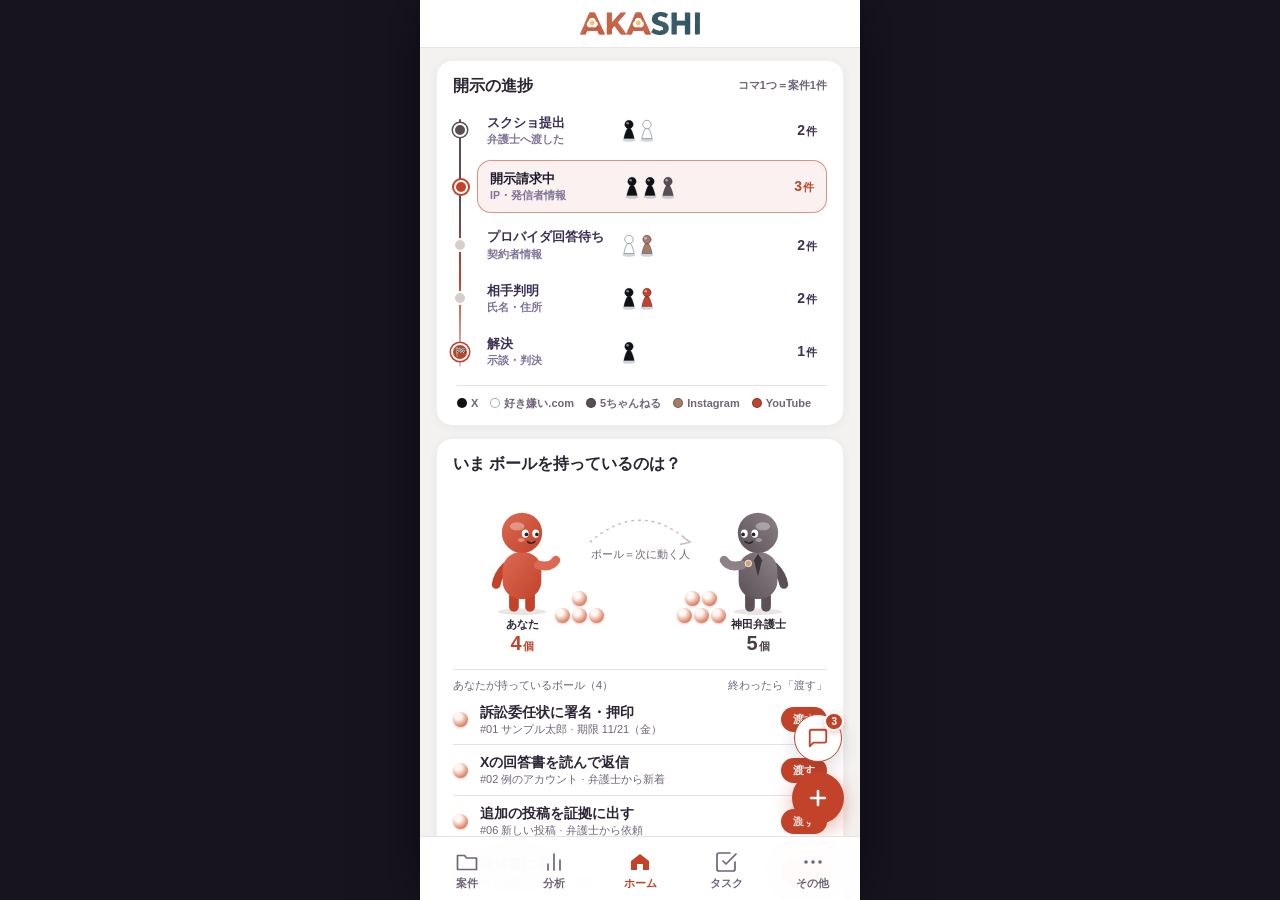
==== app.html @ 1d93fc94 "Unify lawyer chat and replace post-detail chat tab with AI-linked jump cards" ====
<!doctype html>
<html lang="ja">
<head>
<meta charset="utf-8">
<meta name="viewport" content="width=device-width, initial-scale=1, maximum-scale=1, user-scalable=no, viewport-fit=cover">
<meta name="apple-mobile-web-app-capable" content="yes">
<meta name="apple-mobile-web-app-status-bar-style" content="default">
<meta name="apple-mobile-web-app-title" content="開示請求管理">
<meta name="theme-color" content="#FFFFFF">
<title>開示請求 進捗管理アプリ</title>
<link rel="icon" type="image/svg+xml" href="favicon.svg?v=2">
<link rel="apple-touch-icon" sizes="180x180" href="apple-touch-icon.png?v=2">
<link rel="stylesheet" href="css/app.css?v=20261125u">
<script src="https://cdn.jsdelivr.net/npm/@supabase/supabase-js@2"></script>
</head>
<body>

<div id="app-container">

  <!-- 右下に常時フロート表示される丸型アイコンボタン（連絡 ＆ ＋追加） -->
  <div id="top-bubbles" class="sr-top-bubbles">
    <button type="button" class="sr-bubble-pill" onclick="openChatFromBubble()" title="弁護士へ連絡" aria-label="連絡">
      <svg viewBox="0 0 24 24" fill="none" stroke="currentColor" stroke-width="2" stroke-linecap="round" stroke-linejoin="round"><path d="M21 15a2 2 0 0 1-2 2H7l-4 4V5a2 2 0 0 1 2-2h14a2 2 0 0 1 2 2z"/></svg>
      <span class="sr-cnt-dot">3</span>
    </button>
    <button type="button" class="sr-bubble-pill primary" onclick="openQuickModal()" title="クイック追加" aria-label="追加">
      <svg viewBox="0 0 24 24" fill="none" stroke="currentColor" stroke-width="2.6" stroke-linecap="round"><path d="M12 5v14M5 12h14"/></svg>
    </button>
  </div>

  <!-- メイン画面スタック -->
  <div class="main-view-stack">

    <!-- 1. 案件一覧ビュー（白一体型ヘッダー＋下線タブバー＋アイコンボタン） -->
    <div id="view-cases" class="view-page sr-view">
      <div class="detail-sticky-header">
        <div class="subpage-nav-bar">
          <!-- 左：期間指定（カレンダーアイコン） -->
          <div class="hdr-icon-group">
            <button type="button" class="hdr-icon-btn" id="c33-per" title="期間指定" aria-label="期間指定">
              <svg viewBox="0 0 24 24"><rect x="3" y="4" width="18" height="18" rx="2" ry="2"/><line x1="16" y1="2" x2="16" y2="6"/><line x1="8" y1="2" x2="8" y2="6"/><line x1="3" y1="10" x2="21" y2="10"/></svg>
            </button>
          </div>
          <!-- 中央：タイトル -->
          <span class="subpage-title">案件一覧</span>
          <!-- 右：表示情報（スライダーアイコン） ＆ 並べ替え（上下矢印アイコン） -->
          <div class="hdr-icon-group">
            <button type="button" class="hdr-icon-btn" id="c33-vb" title="表示情報" aria-label="表示情報">
              <svg viewBox="0 0 24 24"><line x1="4" y1="6" x2="20" y2="6"/><circle cx="9" cy="6" r="2" fill="#FFFFFF"/><line x1="4" y1="12" x2="20" y2="12"/><circle cx="15" cy="12" r="2" fill="#FFFFFF"/><line x1="4" y1="18" x2="20" y2="18"/><circle cx="10" cy="18" r="2" fill="#FFFFFF"/></svg>
            </button>
            <button type="button" class="hdr-icon-btn" id="c33-sb" title="並べ替え" aria-label="並べ替え">
              <svg viewBox="0 0 24 24"><path d="M7 15l-3 3-3-3"/><path d="M4 18V6"/><path d="M17 9l3-3 3 3"/><path d="M20 6v12"/></svg>
            </button>
            <div class="c33-menu" id="c33-vm" style="top:38px; right:36px;"></div>
            <div class="c33-menu" id="c33-sm" style="top:38px; right:0;"></div>
          </div>
        </div>
        <!-- 2段目：媒体別 / 進捗別 / プロバイダ別 / 月別 / 発信者別 下線タブバー -->
        <div class="c33-tabs-bar" id="c33-chips"></div>
      </div>

      <div class="sr-body">
        <div class="c33-prow" id="c33-prow" style="padding-bottom:10px;">期間<input type="date" id="c33-from"><span>〜</span><input type="date" id="c33-to"></div>
        <div class="c33-search">
          <svg width="17" height="17" viewBox="0 0 16 16" fill="none" stroke="#6F879A" stroke-width="1.7"><circle cx="7" cy="7" r="5.2"/><path d="M11 11l4 4"/></svg>
          <input id="c33-q" placeholder="名前・ID・No.で検索">
        </div>
        <div id="c33-list"></div>
      </div>
    </div>

    <!-- 2. 分析・効果測定ビュー（添付2枚目） -->
    <div id="view-analytics" class="view-page sr-view">
      <div class="main-page-header"><h1>分析・効果測定</h1></div>
      <div class="sr-body">

        <!-- 手続きの成果カード -->
        <div class="sr-card">
          <div class="sr-hd">
            <b>手続きの成果</b>
            <div class="sr-seg" data-analytics-seg="analytics">
              <span data-d="7">7日</span>
              <span data-d="30" class="on">30日</span>
              <span data-d="90">90日</span>
            </div>
          </div>
          <div class="sr-kpis" id="an-kpis"></div>
          <div class="sr-chart" id="an-chart">
            <svg id="an-svg"></svg>
            <div class="sr-tip" id="an-tip"></div>
          </div>
          <div class="sr-legend" id="an-legend"></div>
          <div class="sr-rev" id="an-rev"></div>
          <div class="sr-note">
            着手率＝スクショを出した投稿のうち、弁護士が開示の準備に入った割合<br>
            開示成功率＝開示請求の結果が出たうち、相手の情報が開示された割合<br>
            回収率＝相手が判明したうち、示談金・賠償金を受け取れた割合<br>
            （いずれも その日までの累計）
          </div>
        </div>

        <!-- 別の投稿で再挑戦できるかもカード -->
        <div class="sr-card retry">
          <div class="sr-hd">
            <b>別の投稿で再挑戦できるかも</b>
            <span class="sr-badge" style="background:#5A4E52">2</span>
          </div>
          <div class="sr-rl">開示が却下された案件でも、同じ相手の<b>別の投稿</b>なら開示が通ることがあります。</div>
          <div class="sr-row-item" onclick="handleTabClick('cases')">
            <span class="sr-why court">裁判所</span>
            <div class="sr-tx">
              <b>#12 とおりすがりC</b>
              <small>却下理由：権利侵害が明らかとはいえない</small>
              <small class="sr-alt">同じアカウントの別の投稿 <em>3件</em> を保存済み</small>
            </div>
            <span class="sr-chev">›</span>
          </div>
          <div class="sr-row-item" onclick="handleTabClick('cases')">
            <span class="sr-why pv">プロバイダ</span>
            <div class="sr-tx">
              <b>#08 匿名レス512</b>
              <small>却下理由：通信記録の保存期間切れ</small>
              <small class="sr-alt">同じ人の新しい投稿 <em>2件</em>（記録が残っている期間内）</small>
            </div>
            <span class="sr-chev">›</span>
          </div>
          <div class="sr-rbtn soft" onclick="handleTabClick('cases')">別の投稿を選んで再挑戦する ›</div>
        </div>
      </div>
    </div>

    <!-- 3. ホームビュー（添付1枚目・初期表示） -->
    <div id="view-home" class="view-page sr-view active">
      <div class="main-page-header"><img src="akashi-logo.png" alt="AKASHI" class="home-brand-logo"></div>
      <div class="sr-body">
        <!-- 開示の進捗（マイルストーン・最上部に配置） -->
        <div class="sr-card">
          <div class="sr-hd">
            <b>開示の進捗</b>
            <span class="sr-hd-sub">コマ1つ＝案件1件</span>
          </div>
          <div class="sr-ms" id="home-ms"></div>
        </div>

        <!-- いま ボールを持っているのは？ -->
        <div class="sr-card" id="home-ballcard">
          <div class="sr-hd"><b>いま ボールを持っているのは？</b></div>
          <div class="sr-court" id="home-court">
            <div class="sr-side me" data-s="me">
              <svg class="sr-fig" viewBox="0 0 100 134"></svg>
              <div class="sr-pile"></div>
              <div class="sr-who">あなた</div>
              <div class="sr-cnt"><span>0</span><small>個</small></div>
            </div>
            <div class="sr-arc">
              <svg viewBox="0 0 120 44"><path d="M8 40 Q60 -6 112 40" fill="none" stroke="#C9BCC4" stroke-width="1.5" stroke-dasharray="3 4"/><path d="M104 34 L112 40 L102 42" fill="none" stroke="#C9BCC4" stroke-width="1.5" stroke-linecap="round" stroke-linejoin="round"/></svg>
              ボール＝次に動く人
            </div>
            <div class="sr-side law" data-s="law">
              <svg class="sr-fig" viewBox="0 0 100 134"></svg>
              <div class="sr-pile"></div>
              <div class="sr-who">神田弁護士</div>
              <div class="sr-cnt"><span>0</span><small>個</small></div>
            </div>
          </div>
          <div class="sr-bl" id="home-blist"></div>
        </div>

        <!-- ひよこ階段 ＆ 収支 -->
        <div class="sr-card">
          <div class="sr-bars" id="home-bars"></div>
          <div class="sr-labels">
            <span>準備中</span><span>開示中</span><span>相手判明</span><span style="color:var(--sr-tint)">解決</span>
          </div>
          <div class="sr-money">
            <div>
              <div class="l">いまの収支</div>
              <div class="v">+10.4<small>万円</small></div>
              <div class="s">入金40万 − 支払29.6万</div>
            </div>
            <div>
              <div class="l">終わったときの見込み</div>
              <div class="v">+33.7<small>万円</small></div>
              <div class="s">これから入金30万 − 支払6.3万</div>
            </div>
          </div>
        </div>

        <!-- 手続きの成果 ＆ ふりかえり（ホーム内） -->
        <div class="sr-card">
          <div class="sr-hd">
            <b>手続きの成果</b>
            <div class="sr-seg" data-analytics-seg="home">
              <span data-d="7">7日</span>
              <span data-d="30" class="on">30日</span>
              <span data-d="90">90日</span>
            </div>
          </div>
          <div class="sr-kpis" id="hm-kpis"></div>
          <div class="sr-chart" id="hm-chart">
            <svg id="hm-svg"></svg>
            <div class="sr-tip" id="hm-tip"></div>
          </div>
          <div class="sr-legend" id="hm-legend"></div>
          <div class="sr-rev" id="hm-rev"></div>
          <div class="sr-note">
            着手率＝スクショを出した投稿のうち、弁護士が開示の準備に入った割合<br>
            開示成功率＝開示請求の結果が出たうち、相手の情報が開示された割合<br>
            回収率＝相手が判明したうち、示談金・賠償金を受け取れた割合<br>
            （いずれも その日までの累計）
          </div>
        </div>

        <!-- あなたのタスク（ホーム内） -->
        <div class="sr-card">
          <div class="sr-hd">
            <b>あなたのタスク</b>
            <span class="sr-badge" id="home-tbadge">0</span>
          </div>
          <div id="home-tasks"></div>
        </div>

        <!-- 別の投稿で再挑戦できるかも（ホーム内） -->
        <div class="sr-card retry">
          <div class="sr-hd">
            <b>別の投稿で再挑戦できるかも</b>
            <span class="sr-badge" style="background:#5A4E52">2</span>
          </div>
          <div class="sr-rl">開示が却下された案件でも、同じ相手の<b>別の投稿</b>なら開示が通ることがあります。</div>
          <div class="sr-row-item" onclick="handleTabClick('cases')">
            <span class="sr-why court">裁判所</span>
            <div class="sr-tx">
              <b>#12 とおりすがりC</b>
              <small>却下理由：権利侵害が明らかとはいえない</small>
              <small class="sr-alt">同じアカウントの別の投稿 <em>3件</em> を保存済み</small>
            </div>
            <span class="sr-chev">›</span>
          </div>
          <div class="sr-row-item" onclick="handleTabClick('cases')">
            <span class="sr-why pv">プロバイダ</span>
            <div class="sr-tx">
              <b>#08 匿名レス512</b>
              <small>却下理由：通信記録の保存期間切れ</small>
              <small class="sr-alt">同じ人の新しい投稿 <em>2件</em>（記録が残っている期間内）</small>
            </div>
            <span class="sr-chev">›</span>
          </div>
          <div class="sr-rbtn" onclick="handleTabClick('cases')">別の投稿を選んで再挑戦する ›</div>
        </div>

        <!-- 今後の予定 -->
        <div class="sr-card">
          <div class="sr-hd">
            <b>今後の予定</b>
            <a onclick="handleTabClick('cases')">すべて見る ›</a>
          </div>
          <div class="sr-row-item" onclick="handleTabClick('cases')">
            <span class="sr-d">11/26</span>
            <div class="sr-tx">
              <b>X側のIP開示 期日</b>
              <small>#02 例のアカウント</small>
            </div>
          </div>
          <div class="sr-row-item" onclick="handleTabClick('cases')">
            <span class="sr-d">11/30</span>
            <div class="sr-tx">
              <b>振込予定（30万円）</b>
              <small>#05 山田 太郎</small>
            </div>
            <span class="sr-pill-tag">要確認</span>
          </div>
        </div>
      </div>
    </div>

    <!-- 4. タスクビュー（添付3枚目） -->
    <div id="view-tasks" class="view-page sr-view sr-task-mode">
      <div class="main-page-header"><h1>タスク</h1></div>
      <div class="sr-body">

        <!-- いま ボールを持っているのは？ -->
        <div class="sr-card" id="task-ballcard">
          <div class="sr-hd">
            <b>いま ボールを持っているのは？</b>
            <span class="sr-hd-sub">タップで切替</span>
          </div>
          <div class="sr-court" id="task-court">
            <div class="sr-side me" data-s="me">
              <svg class="sr-fig" viewBox="0 0 100 134"></svg>
              <div class="sr-who">あなた</div>
              <div class="sr-cnt"><span>0</span><small>個</small></div>
              <div class="sr-pile"></div>
            </div>
            <div class="sr-arc">
              <svg viewBox="0 0 120 44"><path d="M8 40 Q60 -6 112 40" fill="none" stroke="#C9BCC4" stroke-width="1.5" stroke-dasharray="3 4"/><path d="M104 34 L112 40 L102 42" fill="none" stroke="#C9BCC4" stroke-width="1.5" stroke-linecap="round" stroke-linejoin="round"/></svg>
              ボール＝<br>次に動く人
            </div>
            <div class="sr-side law" data-s="law">
              <svg class="sr-fig" viewBox="0 0 100 134"></svg>
              <div class="sr-who">神田弁護士</div>
              <div class="sr-cnt"><span>0</span><small>個</small></div>
              <div class="sr-pile"></div>
            </div>
          </div>
          <div class="sr-bl" id="task-blist"></div>
        </div>

        <!-- あなたのタスク（ひよこ応援バー＆作業の種類ごと） -->
        <div class="sr-card">
          <div class="sr-hd">
            <b style="flex:none;">あなたのタスク</b>
            <span class="sr-badge" id="task-tbadge">0</span>
            <button type="button" class="task-hide-toggle" id="task-hide-done-btn" onclick="toggleHideCompletedTasks()" style="margin-left:auto;">完了済みを隠す</button>
            <span class="sr-hd-sub" id="task-hd-sub" style="margin-left:auto;">作業の種類ごと</span>
          </div>
          <div class="sr-cheer">
            <div class="sr-cheer-chick">🐥</div>
            <div class="sr-cheer-bubble" id="task-cheer-msg">のこり9つ。1つずつ進めよう</div>
          </div>
          <div class="sr-cheer-prog"><i id="task-cheer-bar" style="width:0%"></i></div>
          <div id="task-list"></div>
        </div>
      </div>
    </div>

    <!-- 1-B. 投稿詳細ビュー（白ヘッダー＋下線タブバー固定：投稿・アカウント・発信者・書類・チャット） -->
    <div id="view-post-detail" class="view-page">
      <div class="detail-sticky-header">
        <div class="subpage-nav-bar">
          <button type="button" class="back-btn" onclick="goBackView()">
            <svg width="18" height="18" viewBox="0 0 24 24" fill="none" stroke="currentColor" stroke-width="2.5"><polyline points="15 18 9 12 15 6"></polyline></svg>
            <span>案件一覧</span>
          </button>
          <span class="subpage-title" id="detail-nav-title">投稿詳細</span>
          <button type="button" class="nav-action-btn" onclick="showToast('共有リンクを生成しました')">共有</button>
        </div>
        <div class="karte-tabs">
          <div class="karte-tab active" data-ktab="post" onclick="switchKarteTab('post')">投稿</div>
          <div class="karte-tab" data-ktab="account" onclick="switchKarteTab('account')">アカウント</div>
          <div class="karte-tab" data-ktab="sender" onclick="switchKarteTab('sender')">発信者</div>
          <div class="karte-tab" data-ktab="docs" onclick="switchKarteTab('docs')">書類</div>
          <div class="karte-tab" data-ktab="chat" onclick="switchKarteTab('chat')">チャット<span class="karte-badge">2</span></div>
        </div>
      </div>
      <div class="screen">
      <!-- スクロール本文エリア -->
      <div class="scroll-content" style="padding: 14px 14px 80px; display:flex; flex-direction:column; gap:16px;">

        <!-- 3. 対象アカウント・投稿ヘッダーカード -->
        <div class="karte-sheet" style="display:flex; align-items:center; gap:12px;">
          <div id="kd-avatar" style="width:46px; height:46px; border-radius:50%; background:#FDEBE6; color:#C2432A; font-size:19px; font-weight:800; display:flex; align-items:center; justify-content:center; flex:none; overflow:hidden; position:relative; border:1px solid rgba(70,50,60,0.10);">
            ダ
          </div>
          <div style="flex:1; min-width:0;">
            <div id="kd-name" style="font-size:16px; font-weight:800; color:var(--sys-label-primary); display:flex; align-items:center; gap:6px;">
              ダミー次郎
            </div>
            <div id="kd-handle" style="font-size:12px; color:var(--sys-label-secondary); margin-top:2px;">
              X: @dummy_jiro
            </div>
            <div id="kd-meta-ids" style="font-size:11px; color:var(--sys-label-tertiary); margin-top:2px;">
              発信者No. 2008001 ・ 投稿No. 20081001
            </div>
          </div>
        </div>

        <!-- ===== パネル1：投稿タブ ===== -->
        <div id="kpanel-post" class="karte-panel active">

        <!-- 5. 取得魚拓プレビュー（証拠原本・C案仕様） -->
        <div class="shot" style="border-radius:14px; overflow:hidden; border:1px solid rgba(155,143,178,0.22); background:#FFFFFF; box-shadow:0 4px 16px rgba(59,48,84,0.06);">
          <!-- ブラウザヘッダーバー -->
          <div style="display:flex; justify-content:space-between; align-items:center; padding:6px 10px; background:#F1EFF5; border-bottom:1px solid rgba(155,143,178,0.14);">
            <div style="display:flex; align-items:center; gap:6px; min-width:0; flex:1;">
              <span style="font-size:9.5px; font-weight:800; background:#EFECEB; color:#4A3E43; padding:1px 6px; border-radius:4px; flex:none;">保全済</span>
              <span id="kd-url" style="font-size:10px; color:var(--sys-label-secondary); overflow:hidden; text-overflow:ellipsis; white-space:nowrap; font-family:monospace;">https://x.com/dummy_jiro/status/1846...</span>
            </div>
            <div style="display:flex; gap:6px; flex:none; margin-left:6px;">
              <svg viewBox="0 0 24 24" style="width:13px; height:13px; stroke:var(--sys-label-secondary); stroke-width:2; fill:none;"><rect x="9" y="9" width="13" height="13" rx="2" ry="2"></rect><path d="M5 15H4a2 2 0 0 1-2-2V4a2 2 0 0 1 2-2h9a2 2 0 0 1 2 2v1"></path></svg>
            </div>
          </div>

          <!-- X投稿原本カード -->
          <div style="padding: 12px 12px 10px; background:#FFFFFF;">
            <div style="display:flex; align-items:flex-start; justify-content:space-between; margin-bottom:8px;">
              <div style="display:flex; gap:8px; align-items:center;">
                <div id="kd-shot-avatar" style="width:32px; height:32px; border-radius:50%; background:#E2E8F0; display:flex; align-items:center; justify-content:center; font-size:13px; font-weight:700; color:#475569; overflow:hidden; flex:none;">
                  ダ
                </div>
                <div>
                  <div style="font-size:12.5px; font-weight:800; color:#0F172A; display:flex; align-items:center; gap:4px;">
                    <span id="kd-shot-name">ダミー次郎</span>
                    <span id="kd-shot-handle" style="font-size:10px; font-weight:600; color:#64748B;">@dummy_jiro</span>
                  </div>
                </div>
              </div>
              <div style="font-size:10.5px; font-weight:700; color:#0F172A; border:1px solid #CBD5E1; padding:2px 8px; border-radius:12px;">
                フォローする
              </div>
            </div>

            <!-- 本文 -->
            <p id="kd-shot-text" style="font-size:12px; line-height:1.55; color:#0F172A; margin:0 0 8px; font-weight:500; white-space:pre-line;">
              〇〇の経歴は全部嘘で犯罪歴もある。こいつのファンも詐欺グループと変わらんわ。店行くだけでもリスク。拡散希望。
            </p>

            <!-- 添付画像サムネイル（タップで原寸拡大） -->
            <div id="kd-shot-media" class="kd-media-grid"></div>

            <div id="kd-shot-time" style="font-size:10px; color:#64748B; margin-bottom:8px;">
              午後8:10 · 2026年8月10日 · <strong style="color:#0F172A;">1.8万</strong> 件の表示
            </div>

            <!-- アクションバー -->
            <div id="kd-shot-stats" style="display:flex; justify-content:space-between; font-size:10.5px; color:#64748B; border-top:1px solid #F1F5F9; padding-top:6px;">
              <span>💬 14</span>
              <span>🔁 42</span>
              <span>❤️ 128</span>
              <span>🔖 19</span>
            </div>
          </div>

          <!-- ダークハッシュバー（タイムスタンプ ＆ SHA-256） -->
          <div style="background:#1E182A; color:#E2E8F0; padding:6px 10px; font-size:9.5px; font-family:monospace; display:flex; flex-direction:column; gap:2px; border-top:1px solid rgba(255,255,255,0.08);">
            <div style="display:flex; justify-content:space-between;">
              <span id="kd-captured-at" style="color:#94A3B8;">保全日時: 2026-08-10 21:18:24 JST</span>
              <span style="color:#E8A68F; font-weight:700;">● 原本保全済</span>
            </div>
            <div id="kd-sha256" style="overflow:hidden; text-overflow:ellipsis; white-space:nowrap; color:#CBD5E1;">
              SHA-256: 8f4a3c10b7e289...d9a04ef12
            </div>
          </div>
        </div>

        <!-- 6. 手続の進捗（縦線マイルストーンタイムライン） -->
        <div>
          <div style="display:flex; justify-content:space-between; align-items:center; margin-bottom:8px;">
            <div style="font-size:14px; font-weight:800; color:var(--sys-label-primary);">手続の進捗</div>
            <div onclick="openFlowchartInMore()" style="font-size:12px; font-weight:700; color:var(--accent-peach-text); cursor:pointer;">フロー全体 ›</div>
          </div>

          <!-- ご指示反映：⑥のボタンと同じボタンで「進捗追加」ボタンを新設 -->
          <div onclick="openAddProgressModal()" style="background:var(--sunrise-grad); color:#FFF; border-radius:12px; padding:9px 14px; display:flex; align-items:center; justify-content:center; gap:6px; font-size:12px; font-weight:800; box-shadow:0 3px 10px rgba(194, 67, 42, 0.25); cursor:pointer; margin-bottom:10px;">
            <svg viewBox="0 0 24 24" style="width:15px; height:15px; stroke:#FFF; stroke-width:2.5; fill:none;"><line x1="12" y1="5" x2="12" y2="19"></line><line x1="5" y1="12" x2="19" y2="12"></line></svg>
            <span>進捗を追加</span>
          </div>

          <div class="card" style="padding:14px 12px; background:#FFFFFF; border:1px solid rgba(155,143,178,0.18); border-radius:18px; box-shadow:0 2px 8px rgba(59,48,84,0.04);">
            <div class="tl" id="kd-timeline" style="position:relative; padding-left:22px;">
              <!-- 縦線 -->
              <div style="position:absolute; left:6px; top:8px; bottom:12px; width:2px; background:linear-gradient(180deg, #5A4E52 0%, #C2432A 60%, #D6CECA 100%);"></div>
              <!-- 追加された進捗ステップ差し込み先 -->
              <div id="kd-timeline-added"></div>

              <!-- ステップ 1: 投稿 -->
              <div style="position:relative; margin-bottom:14px;">
                <div style="position:absolute; left:-22px; top:3px; width:14px; height:14px; border-radius:50%; background:#5A4E52; border:2.5px solid #FFFFFF; box-shadow:0 0 0 1px #5A4E52;"></div>
                <div style="display:flex; justify-content:space-between; align-items:center;">
                  <span style="font-size:12.5px; font-weight:700; color:var(--sys-label-primary);">投稿</span>
                  <span style="font-size:11px; color:var(--sys-label-secondary); font-family:monospace;">8/10</span>
                </div>
              </div>

              <!-- ステップ 2: 弁護士に依頼 -->
              <div style="position:relative; margin-bottom:14px;">
                <div style="position:absolute; left:-22px; top:3px; width:14px; height:14px; border-radius:50%; background:#5A4E52; border:2.5px solid #FFFFFF; box-shadow:0 0 0 1px #5A4E52;"></div>
                <div style="display:flex; justify-content:space-between; align-items:center;">
                  <span style="font-size:12.5px; font-weight:700; color:var(--sys-label-primary);">弁護士に依頼</span>
                  <span style="font-size:11px; color:var(--sys-label-secondary); font-family:monospace;">9/11</span>
                </div>
              </div>

              <!-- ステップ 3: 申立（Step 03 コンテンツ提供者） -->
              <div style="position:relative; margin-bottom:14px;">
                <div style="position:absolute; left:-22px; top:3px; width:14px; height:14px; border-radius:50%; background:#5A4E52; border:2.5px solid #FFFFFF; box-shadow:0 0 0 1px #5A4E52;"></div>
                <div style="display:flex; justify-content:space-between; align-items:center;">
                  <span style="font-size:12.5px; font-weight:700; color:var(--sys-label-primary);">申立（Step 03 コンテンツ提供者）</span>
                  <span style="font-size:11px; color:var(--sys-label-secondary); font-family:monospace;">10/20</span>
                </div>
              </div>

              <!-- ステップ 4: いま・今日 10/26 (アクティブカード) -->
              <div style="position:relative; margin-bottom:16px;">
                <div style="position:absolute; left:-22px; top:4px; width:14px; height:14px; border-radius:50%; background:#C2432A; border:2.5px solid #FFFFFF; box-shadow:0 0 0 2px #C2432A;"></div>
                
                <div style="background:rgba(194,67,42,0.07); border:1.5px solid rgba(194,67,42,0.55); border-radius:14px; padding:10px 12px;">
                  <div style="display:flex; justify-content:space-between; align-items:center; margin-bottom:4px;">
                    <span style="font-size:11px; font-weight:800; color:#C2432A;">いま・今日 10/26</span>
                    <span style="font-size:9.5px; font-weight:800; background:#C2432A; color:#FFFFFF; padding:1.5px 6px; border-radius:4px;">次回期日決定済</span>
                  </div>
                  <div style="font-size:14px; font-weight:800; color:#1E1B2E; margin-bottom:2px;">
                    X側のIP開示待ち
                  </div>
                  <div style="font-size:11px; color:var(--sys-label-secondary); margin-bottom:8px;">
                    アクセスログ保存申請済
                  </div>

                  <!-- 白枠期日カード -->
                  <div style="background:#FFFFFF; border-radius:10px; padding:8px 10px; border:1px solid rgba(255,138,101,0.3); display:flex; align-items:center; gap:8px;">
                    <span style="font-size:16px;">📅</span>
                    <div>
                      <div style="font-size:10px; font-weight:700; color:var(--accent-peach-text);">次回期日 - 口頭弁論</div>
                      <div style="font-size:12.5px; font-weight:800; color:var(--sys-label-primary);">11/12（木）13:30</div>
                    </div>
                  </div>
                </div>
              </div>

              <!-- ステップ 5: 期日 10/30 (予定) -->
              <div style="position:relative; margin-bottom:14px;">
                <div style="position:absolute; left:-22px; top:3px; width:14px; height:14px; border-radius:50%; background:#CBD5E1; border:2.5px solid #FFFFFF;"></div>
                <div style="display:flex; justify-content:space-between; align-items:center;">
                  <span style="font-size:12px; font-weight:600; color:var(--sys-label-secondary);">期日</span>
                  <span style="font-size:11px; color:var(--sys-label-tertiary); font-family:monospace;">10/30</span>
                </div>
              </div>

              <!-- ステップ 6: 開示 予定 -->
              <div style="position:relative;">
                <div style="position:absolute; left:-22px; top:3px; width:14px; height:14px; border-radius:50%; background:#CBD5E1; border:2.5px solid #FFFFFF;"></div>
                <div style="display:flex; justify-content:space-between; align-items:center;">
                  <span style="font-size:12px; font-weight:600; color:var(--sys-label-secondary);">開示</span>
                  <span style="font-size:11px; color:var(--sys-label-tertiary);">予定</span>
                </div>
              </div>

            </div>
          </div>
        </div>

        <!-- 7. 投稿情報（3Dメーターなし！画面幅いっぱいの端正なテーブル ＆ 編集リンク） -->
        <div>
          <div style="display:flex; justify-content:space-between; align-items:center; margin-bottom:8px;">
            <div style="font-size:14px; font-weight:800; color:var(--sys-label-primary);">投稿情報</div>
            <div style="font-size:12px; font-weight:700; color:var(--accent-peach-text); cursor:pointer;">編集</div>
          </div>

          <div class="card" style="padding:4px 14px; background:#FFFFFF; border:1px solid rgba(155,143,178,0.18); border-radius:18px; box-shadow:0 2px 8px rgba(59,48,84,0.04);">
            <div style="display:flex; justify-content:space-between; align-items:center; padding:10px 0; border-bottom:1px solid var(--sys-separator);">
              <span style="font-size:12px; font-weight:600; color:var(--sys-label-secondary);">投稿No.</span>
              <span style="font-size:12px; font-weight:700; color:var(--sys-label-primary); font-family:monospace;">20081001</span>
            </div>
            <div style="display:flex; justify-content:space-between; align-items:center; padding:10px 0; border-bottom:1px solid var(--sys-separator);">
              <span style="font-size:12px; font-weight:600; color:var(--sys-label-secondary);">投稿日時</span>
              <span style="font-size:12px; font-weight:700; color:var(--sys-label-primary);">2026/08/10 21:18</span>
            </div>
            <div style="display:flex; justify-content:space-between; align-items:center; padding:10px 0; border-bottom:1px solid var(--sys-separator);">
              <span style="font-size:12px; font-weight:600; color:var(--sys-label-secondary);">権利侵害の理由</span>
              <span style="font-size:12px; font-weight:700; color:var(--sys-label-primary);">名誉毀損・侮辱・名誉感情侵害</span>
            </div>
            <div style="display:flex; justify-content:space-between; align-items:center; padding:10px 0; border-bottom:1px solid var(--sys-separator);">
              <span style="font-size:12px; font-weight:600; color:var(--sys-label-secondary);">いまの状況</span>
              <span style="font-size:12px; font-weight:700; color:var(--sys-label-primary);">X側IP開示待ち</span>
            </div>
            <div style="display:flex; justify-content:space-between; align-items:center; padding:10px 0; border-bottom:1px solid var(--sys-separator);">
              <span style="font-size:12px; font-weight:600; color:var(--sys-label-secondary);">証拠</span>
              <span style="font-size:12px; font-weight:700; color:var(--sys-label-primary); font-family:monospace;">証拠_20081001.png</span>
            </div>
            <div style="display:flex; justify-content:space-between; align-items:center; padding:10px 0; border-bottom:1px solid var(--sys-separator);">
              <span style="font-size:12px; font-weight:600; color:var(--sys-label-secondary);">状態</span>
              <span style="font-size:10.5px; font-weight:800; background:rgba(255,117,87,0.15); color:var(--accent-peach-text); padding:2px 8px; border-radius:6px;">未解決</span>
            </div>
            <div style="display:flex; justify-content:space-between; align-items:center; padding:10px 0;">
              <span style="font-size:12px; font-weight:600; color:var(--sys-label-secondary);">URL</span>
              <span style="font-size:11.5px; font-weight:700; color:var(--accent-peach-text); overflow:hidden; text-overflow:ellipsis; white-space:nowrap; max-width:210px; font-family:monospace;">x.com/dummy_jiro/status/...</span>
            </div>
          </div>
        </div>

        <!-- 9. 関連書類・証拠ファイル（4件リスト ＆ 追加リンク） -->
        <div>
          <div style="display:flex; justify-content:space-between; align-items:center; margin-bottom:8px;">
            <div style="font-size:14px; font-weight:800; color:var(--sys-label-primary);">関連書類・証拠ファイル</div>
            <div style="font-size:12px; font-weight:700; color:var(--accent-peach-text); cursor:pointer;">追加</div>
          </div>

          <div class="card" style="padding:4px 14px; background:#FFFFFF; border:1px solid rgba(155,143,178,0.18); border-radius:18px; box-shadow:0 2px 8px rgba(59,48,84,0.04);">
            <!-- 書類 1 -->
            <div style="display:flex; justify-content:space-between; align-items:center; padding:10px 0; border-bottom:1px solid var(--sys-separator);">
              <div>
                <div style="font-size:12.5px; font-weight:800; color:var(--sys-label-primary);">発信者情報開示命令申立書</div>
                <div style="font-size:10.5px; color:var(--sys-label-secondary); margin-top:1px;">PDF・324KB</div>
              </div>
              <span style="font-size:10px; font-weight:800; background:rgba(16,185,129,0.14); color:#047857; padding:2px 8px; border-radius:6px;">提出済</span>
            </div>

            <!-- 書類 2 -->
            <div style="display:flex; justify-content:space-between; align-items:center; padding:10px 0; border-bottom:1px solid var(--sys-separator);">
              <div>
                <div style="font-size:12.5px; font-weight:800; color:var(--sys-label-primary);">侵害情報通知書兼送信防止措置依頼書</div>
                <div style="font-size:10.5px; color:var(--sys-label-secondary); margin-top:1px;">PDF・188KB</div>
              </div>
              <span style="font-size:10px; font-weight:800; background:rgba(16,185,129,0.14); color:#047857; padding:2px 8px; border-radius:6px;">提出済</span>
            </div>

            <!-- 書類 3 -->
            <div style="display:flex; justify-content:space-between; align-items:center; padding:10px 0; border-bottom:1px solid var(--sys-separator);">
              <div>
                <div style="font-size:12.5px; font-weight:800; color:var(--sys-label-primary);">陳述書（被害経緯・精神的苦痛）</div>
                <div style="font-size:10.5px; color:var(--sys-label-secondary); margin-top:1px;">PDF・ひな形</div>
              </div>
              <span style="font-size:10px; font-weight:800; background:rgba(255,117,87,0.14); color:var(--accent-peach-text); padding:2px 8px; border-radius:6px;">作成予定</span>
            </div>

            <!-- 書類 4 -->
            <div style="display:flex; justify-content:space-between; align-items:center; padding:10px 0;">
              <div>
                <div style="font-size:12.5px; font-weight:800; color:var(--sys-label-primary);">証拠_20081001.png（魚拓画像）</div>
                <div style="font-size:10.5px; color:var(--sys-label-secondary); margin-top:1px;">PNG・1.2MB</div>
              </div>
              <span style="font-size:10px; font-weight:800; background:rgba(16,185,129,0.14); color:#047857; padding:2px 8px; border-radius:6px;">保全済み</span>
            </div>
          </div>
        </div>

        <!-- 10. 担当弁護士（連絡先カード ＆ 連絡リンク） -->
        <div>
          <div style="display:flex; justify-content:space-between; align-items:center; margin-bottom:8px;">
            <div style="font-size:14px; font-weight:800; color:var(--sys-label-primary);">担当弁護士</div>
            <div style="font-size:12px; font-weight:700; color:var(--accent-peach-text); cursor:pointer;">連絡</div>
          </div>

          <div class="card" style="padding:4px 14px; background:#FFFFFF; border:1px solid rgba(155,143,178,0.18); border-radius:18px; box-shadow:0 2px 8px rgba(59,48,84,0.04);">
            <div style="display:flex; justify-content:space-between; align-items:center; padding:10px 0; border-bottom:1px solid var(--sys-separator);">
              <span style="font-size:12px; font-weight:600; color:var(--sys-label-secondary);">事務所</span>
              <span style="font-size:12px; font-weight:700; color:var(--sys-label-primary);">神田法律事務所</span>
            </div>
            <div style="display:flex; justify-content:space-between; align-items:center; padding:10px 0; border-bottom:1px solid var(--sys-separator);">
              <span style="font-size:12px; font-weight:600; color:var(--sys-label-secondary);">担当弁護士</span>
              <span style="font-size:12px; font-weight:700; color:var(--sys-label-primary);">神田 敬一 弁護士</span>
            </div>
            <div style="display:flex; justify-content:space-between; align-items:center; padding:10px 0; border-bottom:1px solid var(--sys-separator);">
              <span style="font-size:12px; font-weight:600; color:var(--sys-label-secondary);">電話番号</span>
              <span style="font-size:12.5px; font-weight:800; color:var(--accent-peach-text);">03-3500-1234</span>
            </div>
            <div style="display:flex; justify-content:space-between; align-items:center; padding:10px 0;">
              <span style="font-size:12px; font-weight:600; color:var(--sys-label-secondary);">メール</span>
              <span style="font-size:12px; font-weight:700; color:var(--accent-peach-text);">kanda@kanda-law.jp</span>
            </div>
          </div>
        </div>

        <!-- 11. 手続メモ・特記事項（メモカード ＆ 編集リンク） -->
        <div>
          <div style="display:flex; justify-content:space-between; align-items:center; margin-bottom:8px;">
            <div style="font-size:14px; font-weight:800; color:var(--sys-label-primary);">手続メモ・特記事項</div>
            <div style="font-size:12px; font-weight:700; color:var(--accent-peach-text); cursor:pointer;">編集</div>
          </div>

          <div class="card" style="padding:12px 14px; background:#FFFFFF; border:1px solid rgba(155,143,178,0.18); border-radius:18px; box-shadow:0 2px 8px rgba(59,48,84,0.04);">
            <p style="font-size:12px; line-height:1.6; color:var(--sys-label-primary); margin:0;">
              10/20 受領決定にてログ保存を要請。11/12までにX社からの開示予定。受領後は直ちにプロバイダ宛発信者情報消去・ログ保存命令の申立をする。
            </p>
          </div>
        </div>

        <!-- 12. 「終了・取下」時の取扱（プレビューリンク） -->
        <div>
          <div style="display:flex; justify-content:space-between; align-items:center; margin-bottom:8px;">
            <div style="font-size:14px; font-weight:800; color:var(--sys-label-primary);">「終了・取下」時の取扱</div>
            <div style="font-size:12px; font-weight:700; color:var(--accent-peach-text); cursor:pointer;">プレビュー</div>
          </div>

          <div class="card" style="padding:12px 14px; background:rgba(155,143,178,0.08); border:1px dashed rgba(155,143,178,0.24); border-radius:18px;">
            <p style="font-size:11.5px; line-height:1.55; color:var(--sys-label-secondary); margin:0;">
              裁判外での示談又は訴訟が終了した際は、合意内容に基づき相手方のアカウント情報や投稿が消去・アーカイブされます。
            </p>
          </div>
        </div>
        </div><!-- /#kpanel-post -->

        <!-- ===== パネル2：アカウントタブ ===== -->
        <div id="kpanel-account" class="karte-panel">
          <div>
            <div class="k-sec-head">
              <div class="k-sec-title">アカウント基本情報</div>
              <button type="button" class="k-sec-link" onclick="showToast('アカウント情報を編集します')">編集</button>
            </div>
            <div class="k-card">
              <div class="k-row"><span class="k-lbl">媒体</span><span class="k-val">𝕏 (Twitter)</span></div>
              <div class="k-row"><span class="k-lbl">表示名</span><span class="k-val">ダミー次郎</span></div>
              <div class="k-row"><span class="k-lbl">アカウントID</span><span class="k-val" style="font-family:monospace;">@dummy_jiro</span></div>
              <div class="k-row"><span class="k-lbl">プロフィールURL</span><span class="k-val" style="color:#C2432A; font-family:monospace;">x.com/dummy_jiro</span></div>
              <div class="k-row"><span class="k-lbl">アカウント状態</span><span class="k-pill warn">鍵なし・稼働中</span></div>
              <div class="k-row"><span class="k-lbl">登録投稿数</span><span class="k-val">2件（開示対象1件 / 予備1件）</span></div>
            </div>
          </div>

          <div>
            <div class="k-sec-head">
              <div class="k-sec-title">このアカウントの投稿一覧</div>
              <button type="button" class="k-sec-link" onclick="openUrlCaptureModal()">＋ 投稿を追加</button>
            </div>
            <div class="k-card">
              <div class="k-row" style="cursor:pointer;" onclick="switchKarteTab('post')">
                <div>
                  <div style="font-size:12.5px; font-weight:800; color:var(--sys-label-primary);">#04 「〇〇の経歴は全部嘘で犯罪歴もある…」</div>
                  <div style="font-size:11px; color:var(--sys-label-secondary); margin-top:2px;">2026/08/10 21:18 · X側のIP開示待ち</div>
                </div>
                <span class="k-pill warn">表示中</span>
              </div>
              <div class="k-row" style="cursor:pointer;" onclick="showToast('別投稿 #04-2 を表示します')">
                <div>
                  <div style="font-size:12.5px; font-weight:800; color:var(--sys-label-primary);">#04-2 「店行くだけでもリスク。みんな気をつけて」</div>
                  <div style="font-size:11px; color:var(--sys-label-secondary); margin-top:2px;">2026/08/12 19:05 · 魚拓保全済み（予備証拠）</div>
                </div>
                <span class="k-pill ok">保全済</span>
              </div>
            </div>
          </div>

          <div>
            <div class="k-sec-head">
              <div class="k-sec-title">紐付く発信者（同一人物）</div>
              <button type="button" class="k-sec-link" onclick="switchKarteTab('sender')">発信者を見る ›</button>
            </div>
            <div class="k-card">
              <div class="k-row" style="cursor:pointer;" onclick="switchKarteTab('sender')">
                <div>
                  <div style="font-size:13px; font-weight:800; color:var(--sys-label-primary);">山田 太郎（ヤマダ タロウ）</div>
                  <div style="font-size:11px; color:var(--sys-label-secondary); margin-top:2px;">#05（5ch 匿名レス88）と同一人物と判明</div>
                </div>
                <span class="k-pill ok">特定済</span>
              </div>
            </div>
          </div>
        </div>

        <!-- ===== パネル3：発信者タブ（スプシ構造化列と完全一致） ===== -->
        <div id="kpanel-sender" class="karte-panel">
          <div>
            <div class="k-sec-head">
              <div class="k-sec-title">発信者 特定情報（氏名・住所・連絡先）</div>
              <button type="button" class="k-sec-link" onclick="showToast('発信者情報を編集します')">編集</button>
            </div>
            <div class="k-card">
              <div class="k-row"><span class="k-lbl">発信者No.</span><span class="k-val" style="font-family:monospace;">2008001</span></div>
              <div class="k-row"><span class="k-lbl">発信者氏名</span><span class="k-val">山田 太郎</span></div>
              <div class="k-row"><span class="k-lbl">フリガナ</span><span class="k-val">ヤマダ タロウ</span></div>
              <div class="k-row"><span class="k-lbl">郵便番号</span><span class="k-val" style="font-family:monospace;">〒160-0022</span></div>
              <div class="k-row"><span class="k-lbl">発信者住所</span><span class="k-val">東京都新宿区新宿1-2-3<br>〇〇マンション 302号室</span></div>
              <div class="k-row"><span class="k-lbl">電話番号（キャリア）</span><span class="k-val" style="font-family:monospace;">090-1234-5678（ドコモ）</span></div>
              <div class="k-row"><span class="k-lbl">メールアドレス</span><span class="k-val" style="font-family:monospace;">yamada.taro@example.com</span></div>
            </div>
          </div>

          <div>
            <div class="k-sec-head">
              <div class="k-sec-title">通信ログ・プロバイダ情報</div>
            </div>
            <div class="k-card">
              <div class="k-row"><span class="k-lbl">接続元IPアドレス</span><span class="k-val" style="font-family:monospace;">126.152.88.14</span></div>
              <div class="k-row"><span class="k-lbl">接続元ポート番号</span><span class="k-val" style="font-family:monospace;">51200</span></div>
              <div class="k-row"><span class="k-lbl">プロバイダ</span><span class="k-val">ＮＴＴドコモ</span></div>
              <div class="k-row"><span class="k-lbl">下位プロバイダ</span><span class="k-val">なし</span></div>
              <div class="k-row"><span class="k-lbl">損害賠償請求日</span><span class="k-val">2026/09/10</span></div>
            </div>
          </div>

          <div>
            <div class="k-sec-head">
              <div class="k-sec-title">合算示談・回収状況</div>
            </div>
            <div class="k-card">
              <div class="k-row"><span class="k-lbl">合算対象案件</span><span class="k-val">#04（X @dummy_jiro）＋ #05（5ch >>88）</span></div>
              <div class="k-row"><span class="k-lbl">合意示談金額</span><span class="k-val" style="color:#C2432A; font-size:14px;">300,000円</span></div>
              <div class="k-row"><span class="k-lbl">振込期日</span><span class="k-val">2026/11/30</span></div>
              <div class="k-row"><span class="k-lbl">回収ステータス</span><span class="k-pill warn">示談了承→振込待ち</span></div>
            </div>
          </div>
        </div>

        <!-- ===== パネル4：書類・証拠タブ ===== -->
        <div id="kpanel-docs" class="karte-panel">
          <div style="display:flex; gap:8px;">
            <button type="button" onclick="openQuickModal()" style="flex:1; background:linear-gradient(135deg,#C2432A,#A3321B); color:#fff; border:none; border-radius:12px; padding:10px 12px; font-size:12.5px; font-weight:800; cursor:pointer;">＋ 書類・証拠を追加</button>
            <button type="button" onclick="openLinkedGoogleUrl('drive')" style="flex:1; background:#FFFFFF; color:#4A3E43; border:1.5px solid #5A4E52; border-radius:12px; padding:10px 12px; font-size:12.5px; font-weight:800; cursor:pointer;">📁 Drive保管庫を開く ↗</button>
          </div>

          <div>
            <div class="k-sec-head">
              <div class="k-sec-title">裁判所・プロバイダ関連書類</div>
              <span style="font-size:11px; color:var(--sys-label-secondary); font-weight:600;">4件</span>
            </div>
            <div class="k-card">
              <div class="k-row" style="cursor:pointer;" onclick="showToast('発信者情報開示命令申立書（PDF）をプレビューします')">
                <div>
                  <div style="font-size:12.5px; font-weight:800; color:var(--sys-label-primary);">📄 発信者情報開示命令申立書</div>
                  <div style="font-size:10.5px; color:var(--sys-label-secondary); margin-top:2px;">PDF・324KB · 2026/10/20 提出</div>
                </div>
                <span class="k-pill ok">提出済</span>
              </div>
              <div class="k-row" style="cursor:pointer;" onclick="showToast('侵害情報通知書（PDF）をプレビューします')">
                <div>
                  <div style="font-size:12.5px; font-weight:800; color:var(--sys-label-primary);">📄 侵害情報通知書兼送信防止措置依頼書</div>
                  <div style="font-size:10.5px; color:var(--sys-label-secondary); margin-top:2px;">PDF・188KB · 2026/10/20 提出</div>
                </div>
                <span class="k-pill ok">提出済</span>
              </div>
              <div class="k-row" style="cursor:pointer;" onclick="showToast('仮処分決定書（PDF）をプレビューします')">
                <div>
                  <div style="font-size:12.5px; font-weight:800; color:var(--sys-label-primary);">📄 決定書_東京地裁_民事9部.pdf</div>
                  <div style="font-size:10.5px; color:var(--sys-label-secondary); margin-top:2px;">PDF・512KB · 2026/10/26 受領</div>
                </div>
                <span class="k-pill info">受領済</span>
              </div>
              <div class="k-row" style="cursor:pointer;" onclick="showToast('陳述書ひな形を開きます')">
                <div>
                  <div style="font-size:12.5px; font-weight:800; color:var(--sys-label-primary);">📝 陳述書（被害経緯・精神的苦痛）</div>
                  <div style="font-size:10.5px; color:var(--sys-label-secondary); margin-top:2px;">PDF・ひな形 · 依頼者署名待ち</div>
                </div>
                <span class="k-pill warn">作成予定</span>
              </div>
            </div>
          </div>

          <div>
            <div class="k-sec-head">
              <div class="k-sec-title">保全済み魚拓・スクリーンショット</div>
              <button type="button" class="k-sec-link" onclick="openUrlCaptureModal()">＋ URL保全</button>
            </div>
            <div class="k-card">
              <div class="k-row" style="cursor:pointer;" onclick="showToast('魚拓原本PNG（帯付き）を表示します')">
                <div>
                  <div style="font-size:12.5px; font-weight:800; color:var(--sys-label-primary);">🖼️ 証拠_20081001.png（帯付き魚拓）</div>
                  <div style="font-size:10.5px; color:var(--sys-label-secondary); margin-top:2px;">PNG・1.2MB · 2026-08-10 21:18:24 JST</div>
                  <div style="font-size:9.5px; color:#64748B; font-family:monospace; margin-top:2px;">SHA-256: 8f4a3c10b7e289...d9a04ef12</div>
                </div>
                <span class="k-pill ok">保全済</span>
              </div>
            </div>
          </div>
        </div>

        <!-- ===== パネル5：チャットタブ（統合チャットからのAI自動紐付けリンク一覧） ===== -->
        <div id="kpanel-chat" class="karte-panel">
          <div class="k-card" style="padding:14px; display:flex; flex-direction:column; gap:12px;">
            <div style="background:#FAF2EE; border:1px solid rgba(194,67,42,0.16); border-radius:12px; padding:10px 12px; font-size:11.5px; color:#4A3E43; line-height:1.5;">
              <div style="font-weight:800; color:#C2432A; margin-bottom:2px;">✨ AI自動紐付け（統合チャット連動）</div>
              チャットは弁護士との<strong>1本のみ</strong>で管理されます。この投稿に関係するやり取りや添付書類をAIが自動判定し、該当箇所へのリンクを表示します。
            </div>

            <!-- AI紐付けリンク 1：書類添付 → 進捗＆書類へ自動登録されたチャット -->
            <div onclick="openUnifiedChatAt('開示命令書_20261020.pdf の送信箇所')" style="background:#FFFFFF; border:1px solid rgba(70,50,60,0.14); border-radius:14px; padding:12px; cursor:pointer; display:flex; flex-direction:column; gap:7px;">
              <div style="display:flex; justify-content:space-between; align-items:center;">
                <span style="font-size:11px; font-weight:800; color:#2B2433;">📎 開示命令書_20261020.pdf</span>
                <span style="font-size:10px; color:#8C8296; font-family:monospace;">10/20 14:10</span>
              </div>
              <div style="font-size:12px; color:#4A3E43; line-height:1.5;">
                「東京地裁より開示命令書を受領しました（サンプル太郎・ダミー次郎）。添付にて共有します。」
              </div>
              <div style="display:flex; flex-wrap:wrap; gap:4px;">
                <span class="k-pill ok">✓ 進捗へ自動登録</span>
                <span class="k-pill ok">✓ 書類タブへ自動登録</span>
                <span class="k-pill warn">対象：#01・#04</span>
              </div>
              <div style="font-size:11.5px; font-weight:700; color:#C2432A; text-align:right;">統合チャットの該当箇所へ飛ぶ ›</div>
            </div>

            <!-- AI紐付けリンク 2：仮処分決定＆次回期日 -->
            <div onclick="openUnifiedChatAt('仮処分決定・次回期日の連絡箇所')" style="background:#FFFFFF; border:1px solid rgba(70,50,60,0.14); border-radius:14px; padding:12px; cursor:pointer; display:flex; flex-direction:column; gap:7px;">
              <div style="display:flex; justify-content:space-between; align-items:center;">
                <span style="font-size:11px; font-weight:800; color:#2B2433;">神田 敬一 弁護士</span>
                <span style="font-size:10px; color:#8C8296; font-family:monospace;">10/26 17:15</span>
              </div>
              <div style="font-size:12px; color:#4A3E43; line-height:1.5;">
                「東京地裁から仮処分決定を受領しました。来週にはXからのIP開示がされる見込みです。次回口頭弁論は11/12（木）13:30です。」
              </div>
              <div style="display:flex; flex-wrap:wrap; gap:4px;">
                <span class="k-pill ok">✓ 次回期日を自動登録</span>
              </div>
              <div style="font-size:11.5px; font-weight:700; color:#C2432A; text-align:right;">統合チャットの該当箇所へ飛ぶ ›</div>
            </div>

            <button type="button" onclick="openChatFromBubble()" style="width:100%; padding:11px; border:none; border-radius:12px; background:var(--sunrise-grad); color:#FFFFFF; font-size:13px; font-weight:800; cursor:pointer; font-family:inherit;">
              統合チャットを開く（弁護士へ連絡） ›
            </button>
          </div>
        </div>

      </div>
    </div>
    </div>

    <!-- 2. アカウント一覧ビュー -->
    <div id="view-accounts" class="view-page">
      <div class="screen">
      <div class="navbar">
        
        <div class="nav-row">
          <span class="nav-btn"><svg class="sf"><use href="#ic-sort"/></svg>並替</span>
          <span class="nav-btn strong"><svg class="sf"><use href="#ic-plus"/></svg>URLで投稿を追加</span>
        </div>
        <div class="search-wrap">
          <div class="search-field">
            <svg class="sf sf-sm"><use href="#ic-search"/></svg>
            <span>検索（名前・IDなど）</span>
          </div>
        </div>
      </div>

      <div class="content flat-list-mode">
        <div class="flat-list">
          
          <div class="flat-row">
            <div class="monogram">サ</div>
            <div class="cell-body">
              <div class="c-title">サンプル太郎</div>
              <div class="c-handle">X · @sample_user01</div>
            </div>
            <div class="dual-btn-group">
              <span class="btn-subtab-toggle open">2件 ▾</span>
              <span class="btn-open-detail">詳細 ›</span>
            </div>
          </div>
          <div class="flat-tree-children">
            <div class="flat-tree-inner">
              <div class="flat-sub-row">
                <span class="c-num">#01</span>
                <span style="color:var(--sys-label-secondary)">2026/09/02</span>
                <span class="sub-status" style="color:var(--sys-orange);font-weight:600">03 書類発送待ち</span>
                <span class="chevron">›</span>
              </div>
              <div class="flat-sub-row">
                <span class="c-num">#09</span>
                <span style="color:var(--sys-label-secondary)">2026/10/18</span>
                <span class="sub-status">01 弁護士に連絡済み</span>
                <span class="chevron">›</span>
              </div>
            </div>
          </div>

          <div class="flat-row">
            <div class="monogram" style="font-size:12px">5ch</div>
            <div class="cell-body">
              <div class="c-title">しつこい人A</div>
              <div class="c-handle">5ch · 〇〇スレ（呼び名）</div>
            </div>
            <div class="dual-btn-group">
              <span class="btn-subtab-toggle">3件 ▸</span>
              <span class="btn-open-detail">詳細 ›</span>
            </div>
          </div>

          <div class="flat-row">
            <div class="monogram">ダ</div>
            <div class="cell-body">
              <div class="c-title">ダミー次郎</div>
              <div class="c-handle">X · @dummy_jiro · 本名特定済</div>
            </div>
            <div class="dual-btn-group">
              <span class="btn-subtab-toggle">2件 ▸</span>
              <span class="btn-open-detail">詳細 ›</span>
            </div>
          </div>

          <div class="flat-row">
            <div class="monogram">例</div>
            <div class="cell-body">
              <div class="c-title">例のアカウント</div>
              <div class="c-handle">X · @example_acc</div>
            </div>
            <div class="dual-btn-group">
              <span class="btn-subtab-toggle">1件 ▸</span>
              <span class="btn-open-detail">詳細 ›</span>
            </div>
          </div>

          <div class="flat-row">
            <div class="monogram">匿</div>
            <div class="cell-body">
              <div class="c-title">匿名レス88</div>
              <div class="c-handle">5ch · 〇〇スレ &gt;&gt;88 · 本名特定済</div>
            </div>
            <div class="dual-btn-group">
              <span class="btn-subtab-toggle">1件 ▸</span>
              <span class="btn-open-detail">詳細 ›</span>
            </div>
          </div>

          <div class="flat-row">
            <div class="monogram">ア</div>
            <div class="cell-body">
              <div class="c-title">アンチアカウントZ</div>
              <div class="c-handle">X · @anti_z99 · 本名特定済</div>
            </div>
            <div class="dual-btn-group">
              <span class="btn-subtab-toggle">1件 ▸</span>
              <span class="btn-open-detail">詳細 ›</span>
            </div>
          </div>

        </div>
      </div>

      <div class="tabbar">
  <div class="tab"><svg viewBox="0 0 24 24"><path d="M14 2H6a2 2 0 0 0-2 2v16a2 2 0 0 0 2 2h12a2 2 0 0 0 2-2V8z"></path><polyline points="14 2 14 8 20 8"></polyline><line x1="16" y1="13" x2="8" y2="13"></line><line x1="16" y1="17" x2="8" y2="17"></line><polyline points="10 9 9 9 8 9"></polyline></svg><span>投稿</span></div>
  <div class="tab on"><svg viewBox="0 0 24 24"><path d="M17 21v-2a4 4 0 0 0-4-4H5a4 4 0 0 0-4 4v2"></path><circle cx="9" cy="7" r="4"></circle><path d="M23 21v-2a4 4 0 0 0-3-3.87"></path><path d="M16 3.13a4 4 0 0 1 0 7.75"></path></svg><span>アカウント</span></div>
  <div class="tab tab-center-plus" title="クイック登録"><div class="center-plus-circle"><svg viewBox="0 0 24 24"><line x1="12" y1="5" x2="12" y2="19"></line><line x1="5" y1="12" x2="19" y2="12"></line></svg></div></div>
  <div class="tab"><svg viewBox="0 0 24 24"><rect x="3" y="4" width="18" height="16" rx="2"></rect><circle cx="9" cy="10" r="2"></circle><line x1="15" y1="8" x2="17" y2="8"></line><line x1="15" y1="12" x2="17" y2="12"></line><line x1="7" y1="16" x2="17" y2="16"></line></svg><span>発信者</span></div>
  <div class="tab on"><svg viewBox="0 0 24 24"><circle cx="12" cy="12" r="3"></circle><path d="M19.4 15a1.65 1.65 0 0 0 .33 1.82l.06.06a2 2 0 0 1 0 2.83 2 2 0 0 1-2.83 0l-.06-.06a1.65 1.65 0 0 0-1.82-.33 1.65 1.65 0 0 0-1 1.51V21a2 2 0 0 1-2 2 2 2 0 0 1-2-2v-.09A1.65 1.65 0 0 0 9 19.4a1.65 1.65 0 0 0-1.82.33l-.06.06a2 2 0 0 1 0-2.83 2 2 0 0 1 2.83 0l.06.06a1.65 1.65 0 0 0 1.82.33H9a1.65 1.65 0 0 0 1-1.51V3a2 2 0 0 1 2-2 2 2 0 0 1 2 2v.09a1.65 1.65 0 0 0 1 1.51 1.65 1.65 0 0 0 1.82-.33l.06-.06a2 2 0 0 1 2.83 0 2 2 0 0 1 0 2.83l-.06.06a1.65 1.65 0 0 0-.33 1.82V9a1.65 1.65 0 0 0 1.51 1H21a2 2 0 0 1 2 2 2 2 0 0 1-2 2h-.09a1.65 1.65 0 0 0-1.51 1z"></path></svg><span>設定・Q&A</span></div>
</div>
      <div class="home-indicator"></div>
    </div>
    </div>

    <!-- 2-B. アカウント詳細ビュー -->
    <div id="view-account-detail" class="view-page">
      <div class="subpage-nav-bar">
        <button class="back-btn" onclick="switchView('view-accounts')">
          <svg width="20" height="20" viewBox="0 0 24 24" fill="none" stroke="currentColor" stroke-width="2.5"><polyline points="15 18 9 12 15 6"></polyline></svg>
          アカウント
        </button>
        <span class="subpage-title">アカウント詳細</span>
        <div style="width:60px;"></div>
      </div>
      <div class="screen">
      

      <div class="nav-header">
        <div class="nav-back-link">
          <svg viewBox="0 0 24 24"><polyline points="15 18 9 12 15 6"></polyline></svg>
          <span>投稿</span>
        </div>
      </div>

            <!-- ご指示反映：③と同じ角丸ピル形状タブ -->
      <div style="display:flex; gap:5px; background:rgba(155,143,178,0.12); padding:3.5px; border-radius:12px; margin: 6px 12px 10px;">
        <div style="flex:1; text-align:center; padding:6px 3px; font-size:11px; font-weight:700; color:var(--sys-label-secondary); cursor:pointer;">投稿</div>
        <div style="flex:1; text-align:center; padding:6px 3px; font-size:11px; font-weight:800; background:#FFFFFF; color:var(--sys-label-primary); border-radius:9px; box-shadow:0 2px 6px rgba(0,0,0,0.06); cursor:pointer;">アカウント</div>
        <div style="flex:1; text-align:center; padding:6px 3px; font-size:11px; font-weight:700; color:var(--sys-label-secondary); cursor:pointer;">発信者</div>
        <div style="flex:1; text-align:center; padding:6px 3px; font-size:11px; font-weight:700; color:var(--sys-label-secondary); cursor:pointer;">書類</div>
        <div style="flex:1; text-align:center; padding:6px 3px; font-size:11px; font-weight:700; color:var(--sys-label-secondary); display:flex; align-items:center; justify-content:center; gap:2px; cursor:pointer;">チャット<span style="background:var(--accent-peach); color:#fff; font-size:8.5px; font-weight:800; padding:1px 4px; border-radius:6px;">2</span></div>
      </div>
      </div>
    </div>

    <!-- 3. 発信者一覧ビュー -->
    <div id="view-senders" class="view-page">
      <div class="screen">
      <div class="navbar">
        
        <div class="nav-row">
          <span class="nav-btn"><svg class="sf"><use href="#ic-sort"/></svg>並替</span>
          <span class="nav-btn strong"><svg class="sf"><use href="#ic-plus"/></svg>新規本名を登録</span>
        </div>
        <div class="search-wrap">
          <div class="search-field">
            <svg class="sf sf-sm"><use href="#ic-search"/></svg>
            <span>検索（名前・IDなど）</span>
          </div>
        </div>
      </div>

      <div class="content flat-list-mode">
        <div class="flat-list">
          
          <div class="flat-row">
            <div class="monogram">山</div>
            <div class="cell-body">
              <div class="c-title">山田 太郎</div>
              <div class="c-handle">東京都〇〇区 · 2件が同一人物</div>
            </div>
            <div class="dual-btn-group">
              <span class="btn-subtab-toggle open">2件 ▾</span>
              <span class="btn-open-detail">詳細 ›</span>
            </div>
          </div>
          <div class="flat-tree-children">
            <div class="flat-tree-inner">
              <div class="flat-sub-row" style="justify-content:space-between">
                <span style="color:var(--sys-label-secondary);font-size:11.5px">合算示談 / 期日</span>
                <span style="font-size:12px"><b style="color:var(--sys-label-primary)">300,000円</b> · <span style="color:var(--sys-red);font-weight:600">10/31期日</span></span>
              </div>
              <div class="flat-sub-row">
                <span class="c-num">#04</span>
                <span style="color:var(--sys-label-secondary)">X @dummy_jiro</span>
                <span class="sub-status">11 振込待ち</span>
                <span class="chevron">›</span>
              </div>
              <div class="flat-sub-row">
                <span class="c-num">#05</span>
                <span style="color:var(--sys-label-secondary)">5ch 〇〇スレ &gt;&gt;88</span>
                <span class="sub-status">11 振込待ち</span>
                <span class="chevron">›</span>
              </div>
            </div>
          </div>

          <div class="flat-row">
            <div class="monogram">佐</div>
            <div class="cell-body">
              <div class="c-title">佐藤 花子</div>
              <div class="c-handle">大阪府〇〇市 · 振込完了（40万円）</div>
            </div>
            <div class="dual-btn-group">
              <span class="btn-subtab-toggle">1件 ▸</span>
              <span class="btn-open-detail">詳細 ›</span>
            </div>
          </div>

          <div class="flat-row">
            <div class="monogram">高</div>
            <div class="cell-body">
              <div class="c-title">高橋 健太</div>
              <div class="c-handle">神奈川県〇〇市 · 10 示談交渉中</div>
            </div>
            <div class="dual-btn-group">
              <span class="btn-subtab-toggle">1件 ▸</span>
              <span class="btn-open-detail">詳細 ›</span>
            </div>
          </div>

        </div>
      </div>

      <div class="tabbar">
  <div class="tab"><svg viewBox="0 0 24 24"><path d="M14 2H6a2 2 0 0 0-2 2v16a2 2 0 0 0 2 2h12a2 2 0 0 0 2-2V8z"></path><polyline points="14 2 14 8 20 8"></polyline><line x1="16" y1="13" x2="8" y2="13"></line><line x1="16" y1="17" x2="8" y2="17"></line><polyline points="10 9 9 9 8 9"></polyline></svg><span>投稿</span></div>
  <div class="tab"><svg viewBox="0 0 24 24"><path d="M17 21v-2a4 4 0 0 0-4-4H5a4 4 0 0 0-4 4v2"></path><circle cx="9" cy="7" r="4"></circle><path d="M23 21v-2a4 4 0 0 0-3-3.87"></path><path d="M16 3.13a4 4 0 0 1 0 7.75"></path></svg><span>アカウント</span></div>
  <div class="tab tab-center-plus" title="クイック登録"><div class="center-plus-circle"><svg viewBox="0 0 24 24"><line x1="12" y1="5" x2="12" y2="19"></line><line x1="5" y1="12" x2="19" y2="12"></line></svg></div></div>
  <div class="tab on"><svg viewBox="0 0 24 24"><rect x="3" y="4" width="18" height="16" rx="2"></rect><circle cx="9" cy="10" r="2"></circle><line x1="15" y1="8" x2="17" y2="8"></line><line x1="15" y1="12" x2="17" y2="12"></line><line x1="7" y1="16" x2="17" y2="16"></line></svg><span>発信者</span></div>
  <div class="tab"><svg viewBox="0 0 24 24"><circle cx="12" cy="12" r="3"></circle><path d="M19.4 15a1.65 1.65 0 0 0 .33 1.82l.06.06a2 2 0 0 1 0 2.83 2 2 0 0 1-2.83 0l-.06-.06a1.65 1.65 0 0 0-1.82-.33 1.65 1.65 0 0 0-1 1.51V21a2 2 0 0 1-2 2 2 2 0 0 1-2-2v-.09A1.65 1.65 0 0 0 9 19.4a1.65 1.65 0 0 0-1.82.33l-.06.06a2 2 0 0 1 0-2.83 2 2 0 0 1 2.83 0l.06.06a1.65 1.65 0 0 0 1.82.33H9a1.65 1.65 0 0 0 1-1.51V3a2 2 0 0 1 2-2 2 2 0 0 1 2 2v.09a1.65 1.65 0 0 0 1 1.51 1.65 1.65 0 0 0 1.82-.33l.06-.06a2 2 0 0 1 2.83 0 2 2 0 0 1 0 2.83l-.06.06a1.65 1.65 0 0 0-.33 1.82V9a1.65 1.65 0 0 0 1.51 1H21a2 2 0 0 1 2 2 2 2 0 0 1-2 2h-.09a1.65 1.65 0 0 0-1.51 1z"></path></svg><span>設定・Q&A</span></div>
</div>
      <div class="home-indicator"></div>
    </div>
    </div>

    <!-- 3-B. 発信者詳細ビュー -->
    <div id="view-sender-detail" class="view-page">
      <div class="subpage-nav-bar">
        <button class="back-btn" onclick="switchView('view-senders')">
          <svg width="20" height="20" viewBox="0 0 24 24" fill="none" stroke="currentColor" stroke-width="2.5"><polyline points="15 18 9 12 15 6"></polyline></svg>
          発信者
        </button>
        <span class="subpage-title">発信者特定情報</span>
        <div style="width:60px;"></div>
      </div>
      <div class="screen">
      

      <div class="nav-header">
        <div class="nav-back-link">
          <svg viewBox="0 0 24 24"><polyline points="15 18 9 12 15 6"></polyline></svg>
          <span>投稿</span>
        </div>
      </div>

            <!-- ご指示反映：③と同じ角丸ピル形状タブ -->
      <div style="display:flex; gap:5px; background:rgba(155,143,178,0.12); padding:3.5px; border-radius:12px; margin: 6px 12px 10px;">
        <div style="flex:1; text-align:center; padding:6px 3px; font-size:11px; font-weight:700; color:var(--sys-label-secondary); cursor:pointer;">投稿</div>
        <div style="flex:1; text-align:center; padding:6px 3px; font-size:11px; font-weight:700; color:var(--sys-label-secondary); cursor:pointer;">アカウント</div>
        <div style="flex:1; text-align:center; padding:6px 3px; font-size:11px; font-weight:800; background:#FFFFFF; color:var(--sys-label-primary); border-radius:9px; box-shadow:0 2px 6px rgba(0,0,0,0.06); cursor:pointer;">発信者</div>
        <div style="flex:1; text-align:center; padding:6px 3px; font-size:11px; font-weight:700; color:var(--sys-label-secondary); cursor:pointer;">書類</div>
        <div style="flex:1; text-align:center; padding:6px 3px; font-size:11px; font-weight:700; color:var(--sys-label-secondary); display:flex; align-items:center; justify-content:center; gap:2px; cursor:pointer;">チャット<span style="background:var(--accent-peach); color:#fff; font-size:8.5px; font-weight:800; padding:1px 4px; border-radius:6px;">2</span></div>
      </div>
      </div>
    </div>

    <!-- 5. その他ビュー（1行アコーディオンで下にギュンと開く設計・フッター2重解消） -->
    <div id="view-qa" class="view-page sr-view">
      <div class="main-page-header"><h1>その他</h1></div>
      <div class="sr-body" style="padding: 12px 16px 32px;">

        <div class="more-acc-list">

          <!-- 1. アカウント設定 -->
          <div class="more-acc">
            <button type="button" class="more-acc-head" onclick="toggleMoreAcc(this)">
              <span class="more-acc-ic">👤</span>
              <span class="more-acc-title">アカウント設定・クラウド連携</span>
              <span class="more-acc-tag green">連携可</span>
              <span class="more-acc-arrow">▼</span>
            </button>
            <div class="more-acc-body"><div class="more-acc-inner"><div class="more-acc-pad">
              <div style="display:flex; gap:10px; align-items:center; margin-bottom:12px;">
                <div style="width:38px; height:38px; border-radius:50%; background:var(--accent-coral-grad); color:#fff; font-weight:800; font-size:14px; display:flex; align-items:center; justify-content:center; flex:none;">被</div>
                <div style="flex:1; min-width:0;">
                  <div style="font-size:13px; font-weight:800; color:#1D192B;">被害者・依頼者アカウント</div>
                  <div style="font-size:11px; color:#6F6478; margin-top:2px;">Google認証連携済 · 担当: 神田法律事務所</div>
                </div>
              </div>
              <div class="k-card" style="margin-bottom:10px;">
                <div class="k-row"><span class="k-lbl">依頼者区分</span><span class="k-val">個人（秘匿事項届出 希望）</span></div>
                <div class="k-row"><span class="k-lbl">担当法律事務所</span><span class="k-val">神田法律事務所（神田 敬一 弁護士）</span></div>
                <div class="k-row"><span class="k-lbl">通知設定</span><span class="k-pill ok">期日・新着チャットON</span></div>
              </div>
              <button type="button" id="btn-cloud-status" class="gs-btn primary" onclick="openAuthModal()" style="width:100%;">
                <span id="cloud-status-icon">☁️</span> <span id="cloud-status-text">クラウド連携・アカウント切替を開く</span>
              </button>
            </div></div></div>
          </div>

          <!-- 1-B. タスク表示設定（完了後の自動非表示） -->
          <div class="more-acc">
            <button type="button" class="more-acc-head" onclick="toggleMoreAcc(this)">
              <span class="more-acc-ic">☑️</span>
              <span class="more-acc-title">タスク完了後の自動非表示</span>
              <span class="more-acc-tag" id="task-hide-mode-badge">10秒後</span>
              <span class="more-acc-arrow">▼</span>
            </button>
            <div class="more-acc-body"><div class="more-acc-inner"><div class="more-acc-pad">
              <div style="font-size:11.5px; color:#6F6478; margin-bottom:10px; line-height:1.5;">
                タスクにチェックを入れたあと、一覧から自動で消えるタイミングを選べます。「半日」を選んだときはタスク画面に「完了済みを隠す」ボタンが表示されます。
              </div>
              <div class="task-mode-seg">
                <button type="button" class="task-mode-btn on" id="btn-task-mode-10s" onclick="setTaskHideMode('10s')">10秒後に消す</button>
                <button type="button" class="task-mode-btn" id="btn-task-mode-12h" onclick="setTaskHideMode('12h')">半日（12時間）後</button>
              </div>
            </div></div></div>
          </div>

          <!-- 1-C. ホームの媒体コマ色設定 -->
          <div class="more-acc">
            <button type="button" class="more-acc-head" onclick="toggleMoreAcc(this)">
              <span class="more-acc-ic">♟️</span>
              <span class="more-acc-title">ホームのコマの色設定</span>
              <span class="more-acc-tag">媒体別</span>
              <span class="more-acc-arrow">▼</span>
            </button>
            <div class="more-acc-body"><div class="more-acc-inner"><div class="more-acc-pad">
              <div style="font-size:11.5px; color:#6F6478; margin-bottom:10px; line-height:1.5;">
                ホーム画面「開示の進捗」に表示される媒体ごとのコマの色を自由に変更できます。
              </div>
              <div id="koma-color-list" class="koma-color-list"></div>
              <button type="button" class="gs-btn" onclick="resetKomaColors()" style="width:100%; margin-top:10px;">初期の色に戻す</button>
            </div></div></div>
          </div>

          <!-- 2. スプレッドシート ＆ Googleドライブ連携 -->
          <div class="more-acc">
            <button type="button" class="more-acc-head" onclick="toggleMoreAcc(this)">
              <span class="more-acc-ic">📊</span>
              <span class="more-acc-title">スプレッドシート・ドライブ連携</span>
              <span class="more-acc-tag green" id="gs-conn-badge">全6シート</span>
              <span class="more-acc-arrow">▼</span>
            </button>
            <div class="more-acc-body"><div class="more-acc-inner"><div class="more-acc-pad">
              <div class="gs-desc">
                弁護士管理用の投稿記事目録（掲示板・X共通36列）・費用管理シート・担当弁護士マスタと、アプリの案件詳細・証拠魚拓（Googleドライブ保管）を連携します。
              </div>

              <div class="gs-input-group">
                <div class="gs-field">
                  <label>
                    <span>📗 Googleスプレッドシート URL / ID</span>
                    <a onclick="openLinkedGoogleUrl('sheet')">シートを開く ↗</a>
                  </label>
                  <input type="url" id="gs-sheet-url" placeholder="https://docs.google.com/spreadsheets/d/..." oninput="saveGsConfig()">
                </div>
                <div class="gs-field">
                  <label>
                    <span>📁 Googleドライブ 証拠・書類フォルダ URL / ID</span>
                    <a onclick="openLinkedGoogleUrl('drive')">ドライブを開く ↗</a>
                  </label>
                  <input type="url" id="gs-drive-url" placeholder="https://drive.google.com/drive/folders/..." oninput="saveGsConfig()">
                </div>
                <div class="gs-field">
                  <label>
                    <span>⚙️ GAS Webアプリ同期URL（Apps Script）</span>
                    <a onclick="toggleGasGuide()">初期構築の手順 ▾</a>
                  </label>
                  <input type="url" id="gs-gas-url" placeholder="https://script.google.com/macros/s/.../exec" oninput="saveGsConfig()">
                </div>
                <div class="gs-btn-row" style="margin-top:2px;">
                  <button type="button" class="gs-btn primary" onclick="syncWithGoogleSheets()">🔄 スプレッドシートと同期</button>
                  <button type="button" class="gs-btn" onclick="copyGasSetupScript()">⚡ 自動構築GASをコピー</button>
                </div>
              </div>

              <div id="gs-gas-guide" style="display:none; background:#F0FDF4; border:1px solid #BBF7D0; border-radius:10px; padding:10px 12px; margin-bottom:12px; font-size:11px; color:#166534; line-height:1.5;">
                <div style="font-weight:800; margin-bottom:4px;">🚀 1分で終わる！スプレッドシート＆ドライブ初期構築手順</div>
                <div>① 新規Googleスプレッドシートを開き、メニューの<b>「拡張機能」＞「Apps Script」</b>を開く</div>
                <div>② 上の<b>「⚡ 自動構築GASをコピー」</b>を押し、Apps Scriptに貼り付けて保存（💾）</div>
                <div>③ 関数 <b><code>setupSpreadsheetAndDrive</code></b> を選んで<b>「実行」</b>を押すだけ！</div>
              </div>

              <div style="display:flex; justify-content:space-between; align-items:center; margin-top:4px; flex-wrap:wrap; gap:6px;">
                <div style="font-size:12px; font-weight:800; color:#1E293B;">📋 設計フォーマット（全6シート）</div>
                <div style="display:flex; gap:4px; flex-wrap:wrap;">
                  <a href="spreadsheet.html" target="_blank" style="text-decoration:none; border:1px solid rgba(194,67,42,0.35); background:#FAF2EE; color:#C2432A; font-size:10.5px; font-weight:800; padding:3px 8px; border-radius:6px;">📗 全画面スプシ ↗</a>
                  <a href="kaiji_master_template.xlsx" download="開示請求管理マスター_全6シート.xlsx" style="text-decoration:none; border:none; background:#065F46; color:#fff; font-size:10.5px; font-weight:700; padding:3px 8px; border-radius:6px;">📥 .xlsx DL</a>
                  <button type="button" onclick="downloadCurrentSheetCsv()" style="border:1px solid #CBD5E1; background:#fff; color:#0F172A; font-size:10.5px; font-weight:700; padding:3px 8px; border-radius:6px; cursor:pointer;">CSV</button>
                </div>
              </div>

              <div class="gs-col-legend">
                <span><i style="background:#E8F5E9;"></i>弁護士標準列</span>
                <span><i style="background:#FEF3C7;"></i>アプリ連携・マスタ自動参照列</span>
              </div>

              <div class="gs-sheet-tabs" id="gs-sheet-tabs">
                <div class="gs-sheet-tab on" data-sheet="bbs" onclick="switchGsPreviewSheet('bbs')">① 掲示板目録 (共通36列)</div>
                <div class="gs-sheet-tab" data-sheet="x" onclick="switchGsPreviewSheet('x')">② X(Twitter)目録 (共通36列)</div>
                <div class="gs-sheet-tab" data-sheet="cost" onclick="switchGsPreviewSheet('cost')">③ 費用・入金管理 (11列)</div>
                <div class="gs-sheet-tab" data-sheet="lawyers" onclick="switchGsPreviewSheet('lawyers')">④ 担当弁護士マスタ (6列)</div>
                <div class="gs-sheet-tab" data-sheet="tasks" onclick="switchGsPreviewSheet('tasks')">⑤ タスク・ボール (8列)</div>
                <div class="gs-sheet-tab" data-sheet="docs" onclick="switchGsPreviewSheet('docs')">⑥ 書類・Drive (8列)</div>
              </div>
              <div class="gs-table-wrap" id="gs-preview-table-wrap"></div>
            </div></div></div>
          </div>

          <!-- 3. 開示手続の全体フローチャート -->
          <div class="more-acc" id="more-acc-flowchart">
            <button type="button" class="more-acc-head" onclick="toggleMoreAcc(this)">
              <span class="more-acc-ic">🗺️</span>
              <span class="more-acc-title">開示手続の全体フローチャート</span>
              <span class="more-acc-tag">全12ステップ</span>
              <span class="more-acc-arrow">▼</span>
            </button>
            <div class="more-acc-body"><div class="more-acc-inner"><div class="more-acc-pad">
              <div class="qa-svg-panel" style="border:none; padding:0; margin:0; box-shadow:none; background:transparent;">
                <svg viewBox="10 18 510 1386" xmlns="http://www.w3.org/2000/svg" font-family="Hiragino Sans, Noto Sans JP, sans-serif">
                  <defs>
                    <marker id="ah" viewBox="0 0 10 10" refX="9" refY="5" markerWidth="7" markerHeight="7" orient="auto"><path d="M0 0L10 5L0 10z" fill="#b9b2c9"/></marker>
                    <linearGradient id="fin" x1="0" x2="1"><stop offset="0" stop-color="#ef7f63"/><stop offset="1" stop-color="#f19a86"/></linearGradient>
                    <filter id="sh" x="-10%" y="-20%" width="120%" height="160%"><feDropShadow dx="0" dy="3" stdDeviation="4" flood-color="#ef7f63" flood-opacity=".3"/></filter>
                  </defs>
                  <g fill="none" stroke="#b9b2c9" stroke-width="2" stroke-linecap="round" stroke-linejoin="round">
                    <path d="M196 82 V143" marker-end="url(#ah)"/>
                    <path d="M196 106 Q196 114 204 114 H394 Q402 114 402 122 V143" marker-end="url(#ah)"/>
                    <path d="M196 204 V262" marker-end="url(#ah)"/>
                    <path d="M196 319 V370" marker-end="url(#ah)"/>
                    <path d="M196 431 V462 Q196 470 188 470 H105 Q97 470 97 478 V508" marker-end="url(#ah)"/>
                    <path d="M196 462 Q196 470 204 470 H286 Q294 470 294 478 V510" marker-end="url(#ah)"/>
                    <path d="M176 540 H215"/>
                    <path d="M196 540 V627" marker-end="url(#ah)"/>
                    <path d="M196 576 Q196 584 204 584 H394 Q402 584 402 592 V627" marker-end="url(#ah)"/>
                    <path d="M196 683 V745" marker-end="url(#ah)"/>
                    <path d="M196 802 V863" marker-end="url(#ah)"/>
                    <path d="M196 924 V982" marker-end="url(#ah)"/>
                    <path d="M196 946 Q196 954 204 954 H394 Q402 954 402 962 V982" marker-end="url(#ah)"/>
                    <path d="M196 1042 V1100" marker-end="url(#ah)"/>
                    <path d="M196 1064 Q196 1072 204 1072 H515"/>
                    <path d="M402 1072 V1100" marker-end="url(#ah)"/>
                    <path d="M196 1161 V1219" marker-end="url(#ah)"/>
                    <path d="M196 1183 Q196 1191 204 1191 H394 Q402 1191 402 1199 V1219" marker-end="url(#ah)"/>
                    <path d="M196 1275 V1337" marker-end="url(#ah)"/>
                  </g>
                  <g font-size="16" font-weight="700" text-anchor="middle">
                    <rect x="117" y="27" width="158" height="55" rx="10" fill="#fff" stroke="#3aa776" stroke-width="2"/><text x="196" y="60" fill="#24704f">弁護士に連絡済み</text>
                    <rect x="117" y="145" width="158" height="59" rx="10" fill="#fff" stroke="#e2dde8" stroke-width="1.5"/><text x="196" y="170" fill="#2f2a4a">開示可能性あり<tspan x="196" dy="21">→弁護士が準備中</tspan></text>
                    <rect x="117" y="264" width="158" height="55" rx="10" fill="#fff" stroke="#e2dde8" stroke-width="1.5"/><text x="196" y="297" fill="#2f2a4a">私の書類発送待ち</text>
                    <rect x="117" y="372" width="158" height="59" rx="10" fill="#fff" stroke="#e2dde8" stroke-width="1.5"/><text x="196" y="397" fill="#2f2a4a">弁護士が申し立て<tspan x="196" dy="21">準備中</tspan></text>
                    <rect x="18" y="510" width="158" height="59" rx="10" fill="#fff" stroke="#ef7f63" stroke-width="2"/><text x="97" y="535" fill="#d9603f">発信者情報開示命令<tspan x="97" dy="21">＋仮処分</tspan></text>
                    <rect x="215" y="512" width="158" height="55" rx="10" fill="#fff" stroke="#ef7f63" stroke-width="2"/><text x="294" y="545" fill="#d9603f">発信者情報開示命令</text>
                    <rect x="117" y="629" width="158" height="54" rx="10" fill="#fff" stroke="#ef7f63" stroke-width="2"/><text x="196" y="661" fill="#d9603f">開示命令</text>
                    <rect x="117" y="747" width="158" height="55" rx="10" fill="#fff" stroke="#e2dde8" stroke-width="1.5"/><text x="196" y="780" fill="#2f2a4a">ウェブ期日待ち</text>
                    <rect x="117" y="865" width="158" height="59" rx="10" fill="#fff" stroke="#e2dde8" stroke-width="1.5"/><text x="196" y="890" fill="#2f2a4a">ウェブ期日終了<tspan x="196" dy="21">→X側のIP開示待ち</tspan></text>
                    <rect x="117" y="984" width="158" height="58" rx="10" fill="#fff" stroke="#e2dde8" stroke-width="1.5"/><text x="196" y="1009" fill="#2f2a4a">IP開示<tspan x="196" dy="21">→プロバイダ待ち</tspan></text>
                    <rect x="117" y="1102" width="158" height="59" rx="10" fill="#fff" stroke="#3aa776" stroke-width="2"/><text x="196" y="1127" fill="#24704f">個人特定<tspan x="196" dy="21">→示談で本人連絡</tspan></text>
                    <rect x="117" y="1221" width="158" height="54" rx="10" fill="#fff" stroke="#e2dde8" stroke-width="1.5"/><text x="196" y="1246" fill="#2f2a4a">示談了承<tspan x="196" dy="21">→振込待ち</tspan></text>
                    <rect x="117" y="1339" width="158" height="55" rx="10" fill="url(#fin)" filter="url(#sh)"/><text x="196" y="1372" fill="#fff">振込完了</text>
                    <g fill="#7a7690">
                      <rect x="324" y="145" width="158" height="59" rx="10" fill="#fff" stroke="#e2dde8" stroke-width="1.5"/><text x="403" y="170">開示可能性低い<tspan x="403" dy="21">→終了</tspan></text>
                      <rect x="324" y="629" width="158" height="58" rx="10" fill="#fff" stroke="#e2dde8" stroke-width="1.5"/><text x="403" y="654">開示不可<tspan x="403" dy="21">（裁判所判断）</tspan></text>
                      <rect x="324" y="984" width="158" height="54" rx="10" fill="#fff" stroke="#e2dde8" stroke-width="1.5"/><text x="403" y="1007">IP開示不可<tspan x="403" dy="21">（X拒否）</tspan></text>
                      <rect x="324" y="1102" width="158" height="59" rx="10" fill="#fff" stroke="#e2dde8" stroke-width="1.5"/><text x="403" y="1127">個人特定不可<tspan x="403" dy="21">（プロバイダ拒否）</tspan></text>
                      <rect x="324" y="1221" width="158" height="58" rx="10" fill="#fff" stroke="#e2dde8" stroke-width="1.5"/><text x="403" y="1246">示談破棄<tspan x="403" dy="21">→裁判準備中</tspan></text>
                    </g>
                  </g>
                </svg>
              </div>
            </div></div></div>
          </div>

          <div class="more-sec-label">❓ よくある質問・Q&A</div>

          <!-- 4. Q&A 1 -->
          <div class="more-acc">
            <button type="button" class="more-acc-head" onclick="toggleMoreAcc(this)">
              <span class="more-acc-ic">⏱️</span>
              <span class="more-acc-title">Q. 開示請求にかかる全体の期間は？</span>
              <span class="more-acc-arrow">▼</span>
            </button>
            <div class="more-acc-body"><div class="more-acc-inner"><div class="more-acc-pad" style="font-size:12.5px; color:#475569; line-height:1.6;">
              IP開示まで約1〜2ヶ月、プロバイダ特定・本名開示まで約3〜6ヶ月、示談・判決まで約6〜10ヶ月が目安です。
            </div></div></div>
          </div>

          <!-- 5. Q&A 2 -->
          <div class="more-acc">
            <button type="button" class="more-acc-head" onclick="toggleMoreAcc(this)">
              <span class="more-acc-ic">🗑️</span>
              <span class="more-acc-title">Q. 相手が投稿を削除した場合は？</span>
              <span class="more-acc-arrow">▼</span>
            </button>
            <div class="more-acc-body"><div class="more-acc-inner"><div class="more-acc-pad" style="font-size:12.5px; color:#475569; line-height:1.6;">
              魚拓スクショやURL保全データ（タイムスタンプ・ハッシュ値）があれば、削除後でも裁判所に証拠として提出可能です。
            </div></div></div>
          </div>

          <!-- 6. Q&A 3 -->
          <div class="more-acc">
            <button type="button" class="more-acc-head" onclick="toggleMoreAcc(this)">
              <span class="more-acc-ic">🔒</span>
              <span class="more-acc-title">Q. 家族や職場に知られずに進められる？</span>
              <span class="more-acc-arrow">▼</span>
            </button>
            <div class="more-acc-body"><div class="more-acc-inner"><div class="more-acc-pad" style="font-size:12.5px; color:#475569; line-height:1.6;">
              「秘匿事項届出」制度を利用し、被害者の本名や住所を相手方に開示せず非公開のまま進行できます。
            </div></div></div>
          </div>

        </div>
      </div>
    </div>

    <!-- サブビュー：インスタ風魚拓グリッド（証拠一覧） -->
    <div id="view-evidence-grid" class="view-page">
      <div class="subpage-nav-bar">
        <button class="back-btn" onclick="switchView('view-post-detail')">
          <svg width="20" height="20" viewBox="0 0 24 24" fill="none" stroke="currentColor" stroke-width="2.5"><polyline points="15 18 9 12 15 6"></polyline></svg>
          詳細へ戻る
        </button>
        <span class="subpage-title">証拠魚拓一覧</span>
        <div style="width:60px;"></div>
      </div>
      <div class="screen">
      

      <div class="nav-header">
        <div class="nav-back-link">
          <svg viewBox="0 0 24 24"><polyline points="15 18 9 12 15 6"></polyline></svg>
          <span>投稿</span>
        </div>
      </div>

      <!-- 5つの台形インデックスタブ（証拠追加アクティブ！） -->
      <div class="folder-tabs-bar">
        <div class="f-tab inactive"><span>投稿詳細</span></div>
        <div class="f-tab inactive"><span>アカウント詳細</span></div>
        <div class="f-tab inactive"><span>発信者詳細</span></div>
        <div class="f-tab active"><svg viewBox="0 0 24 24"><path d="M23 19a2 2 0 0 1-2 2H3a2 2 0 0 1-2-2V8a2 2 0 0 1 2-2h4l2-3h6l2 3h4a2 2 0 0 1 2 2z"></path><circle cx="12" cy="13" r="4"></circle></svg><span>証拠追加</span></div>
        <div class="f-tab inactive"><span>チャット</span><div class="badge-red-circle">2</div></div>
      </div>

      <div class="main-card-wrap">
        <div class="main-card tab-sub-active">
          <!-- 発信者情報ヘッダー -->
          <div class="user-row">
            <div class="avatar-circle">ダ</div>
            <div class="user-titles">
              <div class="user-name-line">
                <span class="u-name">ダミー次郎</span>
                <span class="x-badge">𝕏</span>
              </div>
              <div class="u-handle">@dummy_jiro</div>
            </div>
            <div class="poster-no-block">
              <div class="poster-no-lbl">発信者No.</div>
              <div class="poster-no-val">260801</div>
            </div>
          </div>

          <!-- 指示反映：案内文のすぐ下に新規登録ボタンを配置 -->
          <div style="background:rgba(255, 117, 87, 0.08); border-left:3.5px solid #FF7557; padding:6px 9px; border-radius:0 8px 8px 0; margin-bottom:6px;">
            <div style="font-size:9.5px; font-weight:800; color:var(--sys-label-primary);">
              💡 訴訟や開示請求で使える証拠を登録してください
            </div>
            <div style="font-size:8px; color:var(--sys-label-secondary); margin-top:2px; line-height:1.35;">
              誹謗中傷の投稿画面、URL、日付がわかるスクショを登録すると、弁護士が裁判所提出用の証拠目録に自動整理します。
            </div>
          </div>

          <!-- 指示反映：案内文の直下に配置した新規登録ボタン群 -->
          <div style="display:flex; flex-direction:column; gap:5px; margin-bottom:8px;">
            <div style="background:var(--sunrise-grad); color:#FFF; border-radius:10px; padding:8px 12px; display:flex; align-items:center; justify-content:space-between; box-shadow:0 3px 8px rgba(255,110,110,0.28); cursor:pointer;">
              <div style="display:flex; align-items:center; gap:6px;">
                <span style="font-size:14px; font-weight:800;">＋</span>
                <span style="font-size:11px; font-weight:800;">証拠スクショを追加 ＆ 新規登録</span>
              </div>
              <span style="font-size:8.5px; background:rgba(255,255,255,0.25); padding:2px 6px; border-radius:4px; font-weight:700;">1タップ</span>
            </div>
            <div style="display:flex; gap:6px;">
              <div style="flex:1; background:#FFFFFF; border:1px solid #CBD5E1; border-radius:7px; padding:4px 6px; text-align:center; font-size:9px; font-weight:700; color:var(--sys-label-primary); cursor:pointer;">
                📸 魚拓スクショから登録
              </div>
              <div style="flex:1; background:#FFFFFF; border:1px solid #CBD5E1; border-radius:7px; padding:4px 6px; text-align:center; font-size:9px; font-weight:700; color:var(--accent-blue-text); cursor:pointer;">
                🔗 証拠URLを直接登録
              </div>
            </div>
          </div>

          <!-- 指示反映：魚拓だけインスタみたいにアイコン表示で並ぶイメージ（スクエアグリッド） -->
          <div style="display:flex; justify-content:space-between; align-items:center; margin:8px 0 6px;">
            <span style="font-size:11px; font-weight:800; color:var(--sys-label-primary); display:flex; align-items:center; gap:4px;">
              <span>📸 登録済み魚拓（インスタ風アイコン一覧）</span>
            </span>
            <span style="font-size:8.5px; color:var(--accent-blue-text); font-weight:700; cursor:pointer;">全3件をグリッド表示 ›</span>
          </div>

          <div class="insta-gyotaku-grid">
            <!-- 魚拓 01 (選択中: 𝕏) -->
            <div class="insta-tile selected">
              <div class="insta-tile-badge">𝕏</div>
              <div class="insta-tile-content">
                <div class="insta-tile-user">@dummy_jiro</div>
                <div class="insta-tile-text">「〇〇の経歴は全部嘘で犯罪歴が…」</div>
              </div>
              <div class="insta-tile-footer">
                <span class="insta-tile-tag">証拠01</span>
                <span class="insta-tile-status">✓ 保全済</span>
              </div>
            </div>

            <!-- 魚拓 02 (5ch書込) -->
            <div class="insta-tile">
              <div class="insta-tile-badge" style="background:#854D0E;">5ch</div>
              <div class="insta-tile-content">
                <div class="insta-tile-user">名無しさん</div>
                <div class="insta-tile-text" style="color:#B45309; background:rgba(180,83,9,0.06);">「784: こいつ前科持ちの詐欺師だろ…」</div>
              </div>
              <div class="insta-tile-footer">
                <span class="insta-tile-tag">証拠02</span>
                <span class="insta-tile-status">✓ 保全済</span>
              </div>
            </div>

            <!-- 魚拓 03 (インスタストーリー) -->
            <div class="insta-tile">
              <div class="insta-tile-badge" style="background:#BE185D;">IG</div>
              <div class="insta-tile-content">
                <div class="insta-tile-user">@tokyo_rev</div>
                <div class="insta-tile-text" style="color:#BE185D; background:rgba(190,24,93,0.06);">「被害者の顔写真付き晒しストーリー」</div>
              </div>
              <div class="insta-tile-footer">
                <span class="insta-tile-tag">証拠03</span>
                <span class="insta-tile-status" style="color:#D97706;">URL紐付待</span>
              </div>
            </div>
          </div>

          <!-- 選択した魚拓の原本プレビュー＆詳細（タップで切り替え） -->
          <div style="background:#FFFFFF; border:1.2px solid rgba(255, 117, 87, 0.35); border-radius:10px; padding:7px 9px; box-shadow:0 2px 6px rgba(255,110,110,0.1); margin-top:4px;">
            <div style="display:flex; justify-content:space-between; align-items:center; margin-bottom:4px;">
              <span style="font-size:9.5px; font-weight:800; color:#1E293B; display:flex; align-items:center; gap:4px;">
                <span style="width:6px; height:6px; border-radius:50%; background:#10B981; display:inline-block;"></span>
                <span>証拠01 詳細プレビュー（タップ中）</span>
              </span>
              <span style="font-size:8px; color:#10B981; font-weight:700; background:rgba(16,185,129,0.12); padding:1px 5px; border-radius:3px;">原本確定 ✓</span>
            </div>
            <div style="font-size:8px; color:#475569; line-height:1.35; margin-bottom:5px;">
              <strong>ファイル:</strong> 証拠_26081001.png（SHA-256照合済）<br>
              <strong>取得時刻:</strong> 2026/10/14 20:11:14 JST（タイムスタンプ署名）
            </div>
            <div style="display:flex; gap:6px;">
              <button style="flex:1; height:24px; border:1px solid #CBD5E1; background:#FAF5F2; border-radius:6px; font-size:8.5px; font-weight:700; color:#334155; cursor:pointer;">原本画像を開く ↗</button>
              <button style="flex:1; height:24px; border:none; background:var(--sunrise-grad); border-radius:6px; font-size:8.5px; font-weight:700; color:#FFF; cursor:pointer;">証拠目録へ追加 ✓</button>
            </div>
          </div>

        </div>
      </div>

      <div class="tabbar">
  <div class="tab on"><svg viewBox="0 0 24 24"><path d="M14 2H6a2 2 0 0 0-2 2v16a2 2 0 0 0 2 2h12a2 2 0 0 0 2-2V8z"></path><polyline points="14 2 14 8 20 8"></polyline><line x1="16" y1="13" x2="8" y2="13"></line><line x1="16" y1="17" x2="8" y2="17"></line><polyline points="10 9 9 9 8 9"></polyline></svg><span>投稿</span></div>
  <div class="tab"><svg viewBox="0 0 24 24"><path d="M17 21v-2a4 4 0 0 0-4-4H5a4 4 0 0 0-4 4v2"></path><circle cx="9" cy="7" r="4"></circle><path d="M23 21v-2a4 4 0 0 0-3-3.87"></path><path d="M16 3.13a4 4 0 0 1 0 7.75"></path></svg><span>アカウント</span></div>
  <div class="tab tab-center-plus" title="クイック登録"><div class="center-plus-circle"><svg viewBox="0 0 24 24"><line x1="12" y1="5" x2="12" y2="19"></line><line x1="5" y1="12" x2="19" y2="12"></line></svg></div></div>
  <div class="tab"><svg viewBox="0 0 24 24"><rect x="3" y="4" width="18" height="16" rx="2"></rect><circle cx="9" cy="10" r="2"></circle><line x1="15" y1="8" x2="17" y2="8"></line><line x1="15" y1="12" x2="17" y2="12"></line><line x1="7" y1="16" x2="17" y2="16"></line></svg><span>発信者</span></div>
  <div class="tab"><svg viewBox="0 0 24 24"><circle cx="12" cy="12" r="3"></circle><path d="M19.4 15a1.65 1.65 0 0 0 .33 1.82l.06.06a2 2 0 0 1 0 2.83 2 2 0 0 1-2.83 0l-.06-.06a1.65 1.65 0 0 0-1.82-.33 1.65 1.65 0 0 0-1 1.51V21a2 2 0 0 1-2 2 2 2 0 0 1-2-2v-.09A1.65 1.65 0 0 0 9 19.4a1.65 1.65 0 0 0-1.82.33l-.06.06a2 2 0 0 1 0-2.83 2 2 0 0 1 2.83 0l.06.06a1.65 1.65 0 0 0 1.82.33H9a1.65 1.65 0 0 0 1-1.51V3a2 2 0 0 1 2-2 2 2 0 0 1 2 2v.09a1.65 1.65 0 0 0 1 1.51 1.65 1.65 0 0 0 1.82-.33l.06-.06a2 2 0 0 1 2.83 0 2 2 0 0 1 0 2.83l-.06.06a1.65 1.65 0 0 0-.33 1.82V9a1.65 1.65 0 0 0 1.51 1H21a2 2 0 0 1 2 2 2 2 0 0 1-2 2h-.09a1.65 1.65 0 0 0-1.51 1z"></path></svg><span>設定・Q&A</span></div>
</div>
      <div class="home-indicator"></div>
    </div>
    </div>

    <!-- サブビュー：弁護士チャット全画面スレッド -->
    <div id="view-chat-thread" class="view-page">
      <div class="subpage-nav-bar">
        <button class="back-btn" onclick="goBackView()">
          <svg width="20" height="20" viewBox="0 0 24 24" fill="none" stroke="currentColor" stroke-width="2.5"><polyline points="15 18 9 12 15 6"></polyline></svg>
          戻る
        </button>
        <span class="subpage-title">弁護士メッセージ</span>
        <div style="width:60px;"></div>
      </div>
      <div class="screen">
      

      <div class="nav-header">
        <div class="nav-back-link">
          <svg viewBox="0 0 24 24"><polyline points="15 18 9 12 15 6"></polyline></svg>
          <span>投稿</span>
        </div>
      </div>

      <div class="folder-tabs-bar">
        <div class="f-tab inactive"><span>投稿詳細</span></div>
        <div class="f-tab inactive"><span>アカウント詳細</span></div>
        <div class="f-tab inactive"><span>発信者詳細</span></div>
        <div class="f-tab inactive"><svg viewBox="0 0 24 24"><path d="M23 19a2 2 0 0 1-2 2H3a2 2 0 0 1-2-2V8a2 2 0 0 1 2-2h4l2-3h6l2 3h4a2 2 0 0 1 2 2z"></path><circle cx="12" cy="13" r="4"></circle></svg><span>証拠追加</span></div>
        <div class="f-tab active"><span>チャット</span><div class="badge-red-circle">2</div></div>
      </div>

      <div class="main-card-wrap">
        <div class="main-card tab-sub-active">
          <!-- 発信者情報ヘッダー -->
          <div class="user-row">
            <div class="avatar-circle">ダ</div>
            <div class="user-titles">
              <div class="user-name-line">
                <span class="u-name">ダミー次郎</span>
                <span class="x-badge">𝕏</span>
              </div>
              <div class="u-handle">@dummy_jiro</div>
            </div>
            <div class="poster-no-block">
              <div class="poster-no-lbl">発信者No.</div>
              <div class="poster-no-val">260801</div>
            </div>
          </div>

          <!-- チャットストリーム -->
          <div class="chat-stream">
            <div class="chat-msg-row">
              <div class="chat-msg-bubble lawyer">
                ダミー次郎の件、X社からIP開示の回答期日が設定されました。
                <div style="font-size:8.5px;color:var(--sys-label-secondary);text-align:right;margin-top:2px">10:14</div>
              </div>
            </div>

            <div class="chat-msg-row">
              <div class="chat-msg-bubble lawyer">
                添付の「証拠_26081001.png」をもとに仮処分申立書を起案しています。
                <div style="font-size:8.5px;color:var(--sys-label-secondary);text-align:right;margin-top:2px">10:15</div>
              </div>
            </div>

            <div class="chat-msg-row me">
              <div class="chat-msg-bubble me">
                了解しました。よろしくお願いします！
                <div style="font-size:8.5px;color:rgba(255,255,255,0.8);text-align:right;margin-top:2px">10:20</div>
              </div>
            </div>

            <div class="chat-msg-row">
              <div class="chat-msg-bubble lawyer">
                新しい書き込み（#04、#07）も「証拠追加」タブに記録されましたので、併せて証拠提出します。
                <div style="font-size:8.5px;color:var(--sys-label-secondary);text-align:right;margin-top:2px">10:25</div>
              </div>
            </div>

            <div class="chat-input-bar">
              <div class="chat-input-placeholder">メッセージを入力...</div>
              <div class="chat-send-btn"><svg viewBox="0 0 24 24"><line x1="22" y1="2" x2="11" y2="13"></line><polygon points="22 2 15 22 11 13 2 9 22 2"></polygon></svg></div>
            </div>
          </div>

        </div>
      </div>

      <div class="tabbar">
  <div class="tab on"><svg viewBox="0 0 24 24"><path d="M14 2H6a2 2 0 0 0-2 2v16a2 2 0 0 0 2 2h12a2 2 0 0 0 2-2V8z"></path><polyline points="14 2 14 8 20 8"></polyline><line x1="16" y1="13" x2="8" y2="13"></line><line x1="16" y1="17" x2="8" y2="17"></line><polyline points="10 9 9 9 8 9"></polyline></svg><span>投稿</span></div>
  <div class="tab"><svg viewBox="0 0 24 24"><path d="M17 21v-2a4 4 0 0 0-4-4H5a4 4 0 0 0-4 4v2"></path><circle cx="9" cy="7" r="4"></circle><path d="M23 21v-2a4 4 0 0 0-3-3.87"></path><path d="M16 3.13a4 4 0 0 1 0 7.75"></path></svg><span>アカウント</span></div>
  <div class="tab tab-center-plus" title="クイック登録"><div class="center-plus-circle"><svg viewBox="0 0 24 24"><line x1="12" y1="5" x2="12" y2="19"></line><line x1="5" y1="12" x2="19" y2="12"></line></svg></div></div>
  <div class="tab"><svg viewBox="0 0 24 24"><rect x="3" y="4" width="18" height="16" rx="2"></rect><circle cx="9" cy="10" r="2"></circle><line x1="15" y1="8" x2="17" y2="8"></line><line x1="15" y1="12" x2="17" y2="12"></line><line x1="7" y1="16" x2="17" y2="16"></line></svg><span>発信者</span></div>
  <div class="tab"><svg viewBox="0 0 24 24"><circle cx="12" cy="12" r="3"></circle><path d="M19.4 15a1.65 1.65 0 0 0 .33 1.82l.06.06a2 2 0 0 1 0 2.83 2 2 0 0 1-2.83 0l-.06-.06a1.65 1.65 0 0 0-1.82-.33 1.65 1.65 0 0 0-1 1.51V21a2 2 0 0 1-2 2 2 2 0 0 1-2-2v-.09A1.65 1.65 0 0 0 9 19.4a1.65 1.65 0 0 0-1.82.33l-.06.06a2 2 0 0 1 0-2.83 2 2 0 0 1 2.83 0l.06.06a1.65 1.65 0 0 0 1.82.33H9a1.65 1.65 0 0 0 1-1.51V3a2 2 0 0 1 2-2 2 2 0 0 1 2 2v.09a1.65 1.65 0 0 0 1 1.51 1.65 1.65 0 0 0 1.82-.33l.06-.06a2 2 0 0 1 2.83 0 2 2 0 0 1 0 2.83l-.06.06a1.65 1.65 0 0 0-.33 1.82V9a1.65 1.65 0 0 0 1.51 1H21a2 2 0 0 1 2 2 2 2 0 0 1-2 2h-.09a1.65 1.65 0 0 0-1.51 1z"></path></svg><span>設定・Q&A</span></div>
</div>
      <div class="home-indicator"></div>
    </div>
    </div>

  </div>

  <!-- 下部固定タブバー（案件・分析・ホーム・タスク・その他） -->
  <nav class="app-tab-bar">
    <button type="button" class="tab-item" data-tab="cases" onclick="handleTabClick('cases')">
      <svg viewBox="0 0 24 24" fill="none" stroke="currentColor" stroke-linejoin="round"><path d="M2.5 5.5h7l2 2.5h10v11.5h-19z"/></svg>
      <span>案件</span>
    </button>
    <button type="button" class="tab-item" data-tab="analytics" onclick="handleTabClick('analytics')">
      <svg viewBox="0 0 24 24" fill="none" stroke="currentColor" stroke-linecap="round" stroke-linejoin="round"><path d="M18 20V10M12 20V4M6 20v-6"/></svg>
      <span>分析</span>
    </button>
    <button type="button" class="tab-item active" data-tab="home" onclick="handleTabClick('home')">
      <svg viewBox="0 0 24 24" fill="none" stroke="currentColor" stroke-linejoin="round"><path d="M3 11l9-7 9 7v9h-6v-6h-6v6H3z"/></svg>
      <span>ホーム</span>
    </button>
    <button type="button" class="tab-item" data-tab="tasks" onclick="handleTabClick('tasks')">
      <svg viewBox="0 0 24 24" fill="none" stroke="currentColor" stroke-linecap="round" stroke-linejoin="round"><path d="M9 11l3 3L22 4"/><path d="M21 12v7a2 2 0 0 1-2 2H5a2 2 0 0 1-2-2V5a2 2 0 0 1 2-2h11"/></svg>
      <span>タスク</span>
    </button>
    <button type="button" class="tab-item" data-tab="more" onclick="handleTabClick('more')">
      <svg viewBox="0 0 24 24"><circle cx="5" cy="12" r="1.8"/><circle cx="12" cy="12" r="1.8"/><circle cx="19" cy="12" r="1.8"/></svg>
      <span>その他</span>
    </button>
  </nav>

</div>

<!-- クイック登録ハブ モーダル（ポップ浮き上がりカード仕様） -->
<div id="quick-modal" class="modal-overlay" onclick="closeModalIfOutside(event, this)">
  <div class="modal-sheet">
    <div class="modal-drag-bar"></div>
    <div class="modal-close-row">
      <button class="modal-close-btn" onclick="closeQuickModal()" title="閉じる">✕</button>
    </div>
    <div id="modal-content-area">
      <div class="screen">
      

      <!-- タイトル撤廃：iOSアクションシート仕様（ドラッグバー ＆ 右上閉じるボタンのみ） -->
      <div style="padding: 10px 14px 4px; display:flex; justify-content:space-between; align-items:center;">
        <div style="width:36px; height:4px; border-radius:2px; background:rgba(155,143,178,0.28); margin:0 auto; margin-left:calc(50% - 18px);"></div>
        <span class="nav-btn" style="color:var(--sys-label-secondary); font-size:13px; font-weight:600; cursor:pointer;">閉じる</span>
      </div>

      <div class="content" style="padding:10px 14px 16px;">

        <!-- 指示反映：縦横2段（2×2グリッド）配置 ＆ Apple HIG基準フォントサイズ -->
        <div class="quick-hub-grid">
          <!-- 1. 証拠スクショ -->
          <div class="quick-hub-tile">
            <div class="quick-hub-icon-box" style="background:rgba(255,117,87,0.14);">📸</div>
            <div class="quick-hub-title">証拠スクショを登録</div>
            <div class="quick-hub-sub">魚拓画像・端末内写真から即時保全</div>
          </div>

          <!-- 2. 書類を登録 -->
          <div class="quick-hub-tile" style="border-color:#10B981; background:linear-gradient(180deg, #FFFFFF 0%, #F0FDF4 100%);">
            <div class="quick-hub-icon-box" style="background:rgba(16,185,129,0.15);">📄</div>
            <div class="quick-hub-title" style="color:#065F46;">書類を登録</div>
            <div class="quick-hub-sub" style="color:#047857;">AI読取で該当アカウントを一括検出</div>
          </div>

          <!-- 3. 証拠URLを登録 -->
          <div class="quick-hub-tile">
            <div class="quick-hub-icon-box" style="background:rgba(59,130,246,0.14);">🔗</div>
            <div class="quick-hub-title">証拠URLを登録</div>
            <div class="quick-hub-sub">Xや5chのURLから帯付き自動保全</div>
          </div>

          <!-- 4. 進捗を登録 -->
          <div class="quick-hub-tile" style="border-color:#FF7557; background:linear-gradient(180deg, #FFFFFF 0%, #FFF8F5 100%);">
            <div class="quick-hub-icon-box" style="background:rgba(255,117,87,0.16);">⏱️</div>
            <div class="quick-hub-title" style="color:#C2410C;">進捗を登録</div>
            <div class="quick-hub-sub" style="color:#9A3412;">最近触った投稿から即時ステータス更新</div>
          </div>
        </div>

        <div style="margin-top:14px; background:#FAF5F2; border-radius:12px; padding:12px; border:1px solid rgba(155, 143, 178, 0.22); box-shadow:0 2px 6px rgba(0,0,0,0.02);">
          <div style="font-size:13px; font-weight:700; color:var(--sys-label-primary); margin-bottom:5px; display:flex; align-items:center; gap:5px;">
            <span>💡 スマート連携について</span>
          </div>
          <div style="font-size:11.5px; color:var(--sys-label-secondary); line-height:1.45;">
            裁判所に提出・受領した書類をアップロードすると、書類内の全アカウント・投稿を自動抽出し、「一括で進捗登録していいか」確認リストが表示されます。
          </div>
        </div>
      </div>

<div class="tabbar">
  <div class="tab"><svg viewBox="0 0 24 24"><path d="M14 2H6a2 2 0 0 0-2 2v16a2 2 0 0 0 2 2h12a2 2 0 0 0 2-2V8z"></path><polyline points="14 2 14 8 20 8"></polyline><line x1="16" y1="13" x2="8" y2="13"></line><line x1="16" y1="17" x2="8" y2="17"></line><polyline points="10 9 9 9 8 9"></polyline></svg><span>投稿</span></div>
  <div class="tab"><svg viewBox="0 0 24 24"><path d="M17 21v-2a4 4 0 0 0-4-4H5a4 4 0 0 0-4 4v2"></path><circle cx="9" cy="7" r="4"></circle><path d="M23 21v-2a4 4 0 0 0-3-3.87"></path><path d="M16 3.13a4 4 0 0 1 0 7.75"></path></svg><span>アカウント</span></div>
  <div class="tab tab-center-plus on" title="クイック登録"><div class="center-plus-circle"><svg viewBox="0 0 24 24"><line x1="12" y1="5" x2="12" y2="19"></line><line x1="5" y1="12" x2="19" y2="12"></line></svg></div></div>
  <div class="tab"><svg viewBox="0 0 24 24"><rect x="3" y="4" width="18" height="16" rx="2"></rect><circle cx="9" cy="10" r="2"></circle><line x1="15" y1="8" x2="17" y2="8"></line><line x1="15" y1="12" x2="17" y2="12"></line><line x1="7" y1="16" x2="17" y2="16"></line></svg><span>発信者</span></div>
  <div class="tab"><svg viewBox="0 0 24 24"><circle cx="12" cy="12" r="3"></circle><path d="M19.4 15a1.65 1.65 0 0 0 .33 1.82l.06.06a2 2 0 0 1 0 2.83 2 2 0 0 1-2.83 0l-.06-.06a1.65 1.65 0 0 0-1.82-.33 1.65 1.65 0 0 0-1 1.51V21a2 2 0 0 1-2 2 2 2 0 0 1-2-2v-.09A1.65 1.65 0 0 0 9 19.4a1.65 1.65 0 0 0-1.82.33l-.06.06a2 2 0 0 1 0-2.83 2 2 0 0 1 2.83 0l.06.06a1.65 1.65 0 0 0 1.82.33H9a1.65 1.65 0 0 0 1-1.51V3a2 2 0 0 1 2-2 2 2 0 0 1 2 2v.09a1.65 1.65 0 0 0 1 1.51 1.65 1.65 0 0 0 1.82-.33l.06-.06a2 2 0 0 1 2.83 0 2 2 0 0 1 0 2.83l-.06.06a1.65 1.65 0 0 0-.33 1.82V9a1.65 1.65 0 0 0 1.51 1H21a2 2 0 0 1 2 2 2 2 0 0 1-2 2h-.09a1.65 1.65 0 0 0-1.51 1z"></path></svg><span>設定・Q&A</span></div>
</div>
      <div class="home-indicator"></div>
    </div>
    </div>
  </div>
</div>

<!-- クラウド連携 & Magic Link ログイン モーダル -->
<div id="auth-modal" class="modal-overlay" onclick="closeModalIfOutside(event, this)">
  <div class="modal-sheet" style="max-height:85vh; overflow-y:auto;">
    <div class="modal-drag-bar"></div>
    <div class="modal-close-row">
      <button class="modal-close-btn" onclick="closeAuthModal()" title="閉じる">✕</button>
    </div>
    <div style="padding:4px 18px 24px;">
      <div style="font-size:19px; font-weight:800; color:var(--sys-label-primary); margin-bottom:4px; display:flex; align-items:center; gap:8px;">
        <span>☁️ クラウド連携 & アカウント</span>
      </div>
      <div style="font-size:12.5px; color:var(--sys-label-secondary); line-height:1.45; margin-bottom:16px;">
        Supabase（PostgreSQL + Storage）と接続し、担当弁護士との事案共有や証拠PNGの不変保管を行います。
      </div>

      <!-- ログイン中表示ブロック -->
      <div id="auth-logged-in-box" style="display:none; background:#F0FDF4; border:1px solid #BBF7D0; border-radius:14px; padding:14px; margin-bottom:16px;">
        <div style="display:flex; justify-content:space-between; align-items:center;">
          <div>
            <div style="font-size:11px; font-weight:700; color:#15803D; text-transform:uppercase; letter-spacing:0.5px;">ログイン中</div>
            <div id="auth-user-email" style="font-size:14px; font-weight:700; color:#166534; margin-top:2px;">user@example.com</div>
          </div>
          <button onclick="handleSignOut()" style="border:none; background:#DC2626; color:#fff; font-size:12px; font-weight:600; padding:6px 12px; border-radius:8px; cursor:pointer;">ログアウト</button>
        </div>
      </div>

      <!-- 未ログイン時 Magic Link 送信フォーム -->
      <div id="auth-login-box">
        <div style="font-size:13px; font-weight:700; color:var(--sys-label-primary); margin-bottom:6px;">
          メールでログイン（Magic Link）
        </div>
        <div style="font-size:11.5px; color:var(--sys-label-secondary); margin-bottom:8px;">
          パスワード不要。入力したメール宛に届くログイン用URLをタップするだけで認証完了します。
        </div>
        <input type="email" id="auth-email-input" placeholder="you@example.com" style="width:100%; box-sizing:border-box; padding:12px 14px; border-radius:10px; border:1px solid rgba(0,0,0,0.15); font-size:14px; margin-bottom:10px; outline:none; background:#FAFAFA;">
        <button id="btn-send-magiclink" onclick="handleSendMagicLink()" style="width:100%; padding:12px; border:none; border-radius:10px; background:#2563EB; color:#fff; font-size:14px; font-weight:700; cursor:pointer; box-shadow:0 2px 6px rgba(37,99,235,0.25);">
          ✉️ ログインリンクを送信
        </button>
      </div>

      <!-- Supabase 設定（手動詳細設定） -->
      <div style="margin-top:20px; border-top:1px solid rgba(0,0,0,0.08); padding-top:16px;">
        <details style="font-size:12px;">
          <summary style="font-weight:700; color:var(--sys-label-secondary); cursor:pointer; margin-bottom:8px;">
            ⚙️ Supabase 接続先の手動設定
          </summary>
          <div style="background:#F8FAFC; border-radius:10px; padding:12px; border:1px solid rgba(0,0,0,0.06); margin-top:8px;">
            <div style="margin-bottom:8px;">
              <label style="display:block; font-size:11px; font-weight:600; margin-bottom:3px;">Project URL</label>
              <input type="text" id="cfg-supabase-url" placeholder="https://xxx.supabase.co" style="width:100%; box-sizing:border-box; padding:8px 10px; border-radius:6px; border:1px solid rgba(0,0,0,0.12); font-size:12px;">
            </div>
            <div style="margin-bottom:10px;">
              <label style="display:block; font-size:11px; font-weight:600; margin-bottom:3px;">Anon / Public Key</label>
              <input type="password" id="cfg-supabase-key" placeholder="eyJhbGciOi..." style="width:100%; box-sizing:border-box; padding:8px 10px; border-radius:6px; border:1px solid rgba(0,0,0,0.12); font-size:12px;">
            </div>
            <button onclick="handleSaveSupabaseConfig()" style="width:100%; padding:8px; border:none; border-radius:8px; background:#475569; color:#fff; font-size:12px; font-weight:600; cursor:pointer;">
              設定を保存して再接続
            </button>
          </div>
        </details>
      </div>
    </div>
  </div>
</div>

<!-- 証拠URL自動保全（キャプチャ＆魚拓）モーダル -->
<div id="url-capture-modal" class="modal-overlay" onclick="closeModalIfOutside(event, this)">
  <div class="modal-sheet" style="max-height:85vh; overflow-y:auto;">
    <div class="modal-drag-bar"></div>
    <div class="modal-close-row">
      <button class="modal-close-btn" onclick="closeUrlCaptureModal()" title="閉じる">✕</button>
    </div>
    <div style="padding:4px 18px 24px;">
      <div style="font-size:19px; font-weight:800; color:var(--sys-label-primary); margin-bottom:4px; display:flex; align-items:center; gap:8px;">
        <span>🔗 証拠URLから自動魚拓保全</span>
      </div>
      <div style="font-size:12.5px; color:var(--sys-label-secondary); line-height:1.45; margin-bottom:14px;">
        対象URLをCloud Run上でログインなしで安全に描画撮影し、正確な取得日時帯とSHA-256ハッシュを付与してクラウド保存します。
      </div>

      <div style="margin-bottom:12px;">
        <label style="display:block; font-size:12px; font-weight:700; margin-bottom:4px; color:var(--sys-label-primary);">対象の投稿URL (X / 5chなど)</label>
        <input type="url" id="capture-url-input" placeholder="https://x.com/username/status/..." style="width:100%; box-sizing:border-box; padding:12px 14px; border-radius:10px; border:1px solid rgba(0,0,0,0.15); font-size:13.5px; outline:none; background:#FAFAFA;">
      </div>

      <div style="margin-bottom:14px;">
        <label style="display:block; font-size:12px; font-weight:700; margin-bottom:6px; color:var(--sys-label-primary);">侵害類型（複数選択可）</label>
        <div style="display:flex; flex-wrap:wrap; gap:6px;">
          <label style="font-size:12px; background:#F1F5F9; padding:5px 10px; border-radius:16px; cursor:pointer;"><input type="checkbox" name="crime-type" value="名誉毀損" checked> 名誉毀損</label>
          <label style="font-size:12px; background:#F1F5F9; padding:5px 10px; border-radius:16px; cursor:pointer;"><input type="checkbox" name="crime-type" value="侮辱"> 侮辱</label>
          <label style="font-size:12px; background:#F1F5F9; padding:5px 10px; border-radius:16px; cursor:pointer;"><input type="checkbox" name="crime-type" value="名誉感情侵害"> 名誉感情侵害</label>
          <label style="font-size:12px; background:#F1F5F9; padding:5px 10px; border-radius:16px; cursor:pointer;"><input type="checkbox" name="crime-type" value="脅迫"> 脅迫</label>
          <label style="font-size:12px; background:#F1F5F9; padding:5px 10px; border-radius:16px; cursor:pointer;"><input type="checkbox" name="crime-type" value="プライバシー侵害"> プライバシー侵害</label>
        </div>
      </div>

      <!-- キャプチャ実行ボタン -->
      <button id="btn-exec-capture" onclick="handleExecuteCapture()" style="width:100%; padding:13px; border:none; border-radius:12px; background:linear-gradient(135deg, #2563EB 0%, #1D4ED8 100%); color:#fff; font-size:14.5px; font-weight:700; cursor:pointer; box-shadow:0 4px 12px rgba(37,99,235,0.3);">
        📸 魚拓撮影・証拠保全を実行
      </button>

      <!-- ローディング・進行ステータス表示 -->
      <div id="capture-progress-box" style="display:none; margin-top:14px; background:#EFF6FF; border:1px solid #BFDBFE; border-radius:12px; padding:12px; text-align:center;">
        <div style="font-size:13px; font-weight:700; color:#1E40AF; margin-bottom:4px;" id="capture-status-text">
          Cloud Run でページを描画・撮影中...
        </div>
        <div style="font-size:11px; color:#3B82F6;">帯合成 ＆ SHA-256ハッシュ計算中（約5〜15秒）</div>
      </div>

      <!-- 撮影結果カード -->
      <div id="capture-result-box" style="display:none; margin-top:14px; background:#F8FAFC; border:1px solid #E2E8F0; border-radius:12px; padding:12px;">
        <div style="font-size:12px; font-weight:700; color:#10B981; margin-bottom:8px; display:flex; align-items:center; gap:4px;">
          <span>✅ 魚拓証拠の保全が完了しました</span>
        </div>
        <div style="font-size:11px; color:#64748B; margin-bottom:4px;">SHA-256 ハッシュ:</div>
        <div id="result-sha256" style="font-family:monospace; font-size:10px; background:#FFFFFF; padding:6px; border-radius:6px; border:1px solid #CBD5E1; word-break:break-all; margin-bottom:8px;"></div>
        <div style="text-align:center;">
          <img id="result-preview-img" src="" alt="証拠プレビュー" style="max-width:100%; max-height:220px; border-radius:8px; border:1px solid #E2E8F0; box-shadow:0 2px 8px rgba(0,0,0,0.06); margin-bottom:10px;">
        </div>
        <button onclick="handleAddToCaseList()" style="width:100%; padding:10px; border:none; border-radius:8px; background:#C2432A; color:#fff; font-size:13px; font-weight:700; cursor:pointer;">
          この投稿を事案一覧に追加
        </button>
      </div>
    </div>
  </div>
</div>

<!-- 進捗を追加モーダル -->
<div id="add-progress-modal" class="modal-overlay" onclick="closeModalIfOutside(event, this)">
  <div class="modal-sheet" onclick="event.stopPropagation()" style="max-width:400px;">
    <div class="modal-header">
      <div class="modal-title">進捗を追加</div>
      <button type="button" class="modal-close" onclick="closeAddProgressModal()">✕</button>
    </div>
    <div class="modal-body" style="padding:14px 16px 20px; display:flex; flex-direction:column; gap:12px;">
      <div>
        <label style="display:block; font-size:12px; font-weight:700; color:#4A3E43; margin-bottom:5px;">手続きステップ</label>
        <select id="prog-step-select" style="width:100%; padding:10px 12px; border-radius:10px; border:1px solid rgba(70,50,60,0.18); background:#FAFAFA; font-size:13px; color:#2B2433; font-family:inherit;">
          <option value="魚拓保全・証拠整理">Step 01：魚拓保全・証拠整理</option>
          <option value="弁護士へ共有・依頼">Step 02：弁護士へ共有・依頼</option>
          <option value="コンテンツ提供者へ開示申立">Step 03：コンテンツ提供者へ開示申立</option>
          <option value="X社からIPアドレス開示受領" selected>Step 04：X社からIPアドレス開示受領</option>
          <option value="経由プロバイダ特定">Step 05：経由プロバイダ特定</option>
          <option value="プロバイダへ発信者情報開示請求">Step 06：プロバイダへ発信者情報開示請求</option>
          <option value="意見照会書・回答待ち">Step 07：意見照会書・回答待ち</option>
          <option value="発信者情報開示（氏名・住所判明）">Step 08：発信者情報開示（氏名・住所判明）</option>
          <option value="内容証明送付・示談交渉">Step 09：内容証明送付・示談交渉</option>
          <option value="示談成立・振込待ち">Step 10：示談成立・振込待ち</option>
          <option value="解決（入金完了）">Step 12：解決（入金完了）</option>
        </select>
      </div>
      <div>
        <label style="display:block; font-size:12px; font-weight:700; color:#4A3E43; margin-bottom:5px;">日付</label>
        <input type="date" id="prog-date-input" style="width:100%; padding:10px 12px; border-radius:10px; border:1px solid rgba(70,50,60,0.18); background:#FAFAFA; font-size:13px; color:#2B2433; font-family:inherit;">
      </div>
      <div>
        <label style="display:block; font-size:12px; font-weight:700; color:#4A3E43; margin-bottom:5px;">メモ・補足（任意）</label>
        <textarea id="prog-memo-input" rows="2" placeholder="例：X社からIP開示の回答書を受領。次はソフトバンクへ照会。" style="width:100%; padding:10px 12px; border-radius:10px; border:1px solid rgba(70,50,60,0.18); background:#FAFAFA; font-size:13px; color:#2B2433; font-family:inherit; resize:none;"></textarea>
      </div>
      <div>
        <label style="display:block; font-size:12px; font-weight:700; color:#4A3E43; margin-bottom:5px;">次回期日・予定（任意）</label>
        <input type="text" id="prog-next-input" placeholder="例：12/05（金）14:00 口頭弁論" style="width:100%; padding:10px 12px; border-radius:10px; border:1px solid rgba(70,50,60,0.18); background:#FAFAFA; font-size:13px; color:#2B2433; font-family:inherit;">
      </div>
      <button type="button" onclick="handleSaveProgress()" style="width:100%; padding:12px; border:none; border-radius:12px; background:var(--sunrise-grad); color:#FFFFFF; font-size:14px; font-weight:800; cursor:pointer; font-family:inherit; margin-top:4px;">
        タイムラインに追加する
      </button>
    </div>
  </div>
</div>

<!-- 添付画像 原寸拡大ライトボックス -->
<div id="media-lightbox-modal" class="media-lightbox" onclick="closeMediaLightbox()">
  <button type="button" class="media-lightbox-close" onclick="closeMediaLightbox()" aria-label="閉じる">✕</button>
  <img id="media-lightbox-img" src="" alt="添付画像 原寸プレビュー" onclick="event.stopPropagation()">
  <div style="margin-top:10px; font-size:11px; color:rgba(255,255,255,0.75);">タップで閉じる · 原寸証拠画像</div>
</div>

<!-- トースト表示 -->
<div id="toast" class="toast-msg"></div>

<script src="js/app.js?v=20261125v"></script>

</body>
</html>
---- css/app.css ----
:root{
    /* パターンB：ウォームピーチ ＆ ソフトグロウ */
    --sys-label-primary: #3B3054;
    --sys-label-secondary: #7E7296;
    --sys-label-tertiary: #9B8FB2;
    --sys-fill-tertiary: rgba(155, 143, 178, 0.12);
    --sys-separator: rgba(155, 143, 178, 0.16);

    /* ブランドカラー統一：クラシックテラコッタ赤 (#C2432A) × ウォームチャコール */
    --sunrise-grad: linear-gradient(135deg, #D4553B 0%, #C2432A 100%);
    --sunrise-grad-soft: linear-gradient(135deg, rgba(194, 67, 42, 0.12) 0%, rgba(250, 242, 238, 0.75) 100%);
    --sunrise-line: linear-gradient(180deg, #D4553B 0%, #C2432A 100%);

    --accent-peach: #C2432A;
    --accent-peach-light: rgba(194, 67, 42, 0.10);
    --accent-peach-text: #C2432A;
    --accent-coral-grad: linear-gradient(135deg, #D4553B, #C2432A);
    --accent-blue: #C2432A;
    --accent-blue-light: rgba(194, 67, 42, 0.10);
    --accent-blue-text: #C2432A;

    --sys-blue: #C2432A;
    --gold-deep: #C2432A;
    --sys-green: #5A4E52;
    --sys-orange: #C2432A;
    --sys-red: #C2432A;
    --sys-gray: #7E7296;
    --sys-gray4: rgba(155, 143, 178, 0.28);
    --row-zebra: #FAF5F2;
    --border-light: rgba(155, 143, 178, 0.18);
    --sys-card-bg: #FFFFFF;
    --tag-deleted-bg: rgba(255, 117, 87, 0.12);
    --tag-deleted-text: #E0533C;

    /* 共通ヘッダー設計ルール（全画面統一トークン・基準：案件一覧ヘッダー） */
    --hdr-title-height: 48px;
    --hdr-side-inset: 16px;
    --hdr-title-size: 16px;
    --hdr-title-weight: 700;
    --hdr-action-size: 14px;
    --hdr-tab-height: 40px;
    --hdr-tab-size: 13px;
  }
  *{box-sizing:border-box;margin:0;padding:0;-webkit-font-smoothing:antialiased}
  
  .header{margin-bottom:22px;display:flex;align-items:baseline;gap:16px}
  h1{font-size:22px;font-weight:700;letter-spacing:-0.02em;color:#221F18}
  .lead{font-size:13px;color:var(--sys-label-secondary)}

  .row{display:flex;gap:22px;align-items:flex-start}
  .col{width:380px;flex:none}
  .cap{font-size:13px;font-weight:600;margin-bottom:8px;color:var(--sys-label-primary)}
  .cap span{display:block;font-size:11.5px;font-weight:400;color:var(--sys-label-secondary);margin-top:2px}

  /* Device Bezel */
  
  .screen{
    width:100%;height:100%;
    border-radius:40px;
    background:
      radial-gradient(circle at 12% 8%, rgba(255,154,120,0.38) 0%, transparent 42%),
      radial-gradient(circle at 92% 68%, rgba(214,142,255,0.32) 0%, transparent 45%),
      #FDF6F2;
    color:var(--sys-label-primary);
    overflow:hidden;
    position:relative;
    display:flex;
    flex-direction:column;
  }

  /* SVG Icon Base */
  svg.sf{
    width:18px;height:18px;
    stroke:currentColor;stroke-width:1.85;
    stroke-linecap:round;stroke-linejoin:round;
    fill:none;flex:none;
  }
  svg.sf-sm{width:14px;height:14px;stroke-width:1.8}
  svg.sf-lg{width:20px;height:20px;stroke-width:1.75}

  /* Navigation Bar: タイトルを position:absolute; left:50%; transform:translateX(-50%) で完全中央配置 */
  .navbar{
    background:rgba(253, 246, 242, 0.78);
    backdrop-filter:blur(24px);
    border-bottom:1px solid rgba(155, 143, 178, 0.16);
    padding-bottom:10px;
    flex:none;
    position:relative;
    z-index:2;
  }
  .status-bar{
    height:38px;display:flex;align-items:center;justify-content:space-between;
    padding:0 26px;font-size:13px;font-weight:600;
  }
  .nav-row{
    min-height:38px;padding:0 16px;
    display:flex;align-items:center;justify-content:space-between;
    position:relative;
  }
  .nav-btn{
    color:var(--sys-blue);font-size:13.5px;font-weight:600;
    display:inline-flex;align-items:center;gap:4px;white-space:nowrap;
    position:relative;z-index:2;
  }
  /* 2行表示の戻るボタン（横幅を抑えて中央タイトルと干渉しない） */
  .nav-btn.two-line{
    font-size:10.5px;
    line-height:1.15;
    display:inline-flex;
    align-items:center;
    gap:2px;
  }
  .nav-btn.two-line span{
    display:inline-block;
    text-align:left;
  }
  .nav-btn.strong{
    background:var(--sunrise-grad);
    color:#FFFFFF;
    font-weight:600;
    font-size:12px;
    padding:5px 11px;
    border-radius:14px;
    border:1px solid rgba(255, 248, 220, 0.65);
    box-shadow:0 3px 10px rgba(255, 110, 110, 0.28), inset 0 1px 1px rgba(255, 255, 255, 0.50);
  }
  .nav-btn.strong svg{width:14px;height:14px;stroke-width:2.2}
  /* 必ず中央配置になるヘッダータイトル */
  .nav-title{
    position:absolute;
    left:50%;
    top:50%;
    transform:translate(-50%, -50%);
    font-size:15.5px;font-weight:700;color:var(--sys-label-primary);
    text-align:center;line-height:1.15;
    white-space:nowrap;
    max-width:210px;
    overflow:hidden;
    text-overflow:ellipsis;
    z-index:1;
  }
  .nav-subtitle{
    font-size:10.5px;font-weight:400;color:var(--sys-label-secondary);
    margin-top:1px;
  }

  /* Search Field */
  .search-wrap{padding:4px 16px 0}
  .search-field{
    height:34px;border-radius:11px;
    background:rgba(236, 238, 242, 0.85);
    border:1px solid rgba(255, 255, 255, 0.95);
    box-shadow:inset 0 1px 2px rgba(25, 28, 35, 0.04);
    padding:0 10px;display:flex;align-items:center;gap:6px;
    color:var(--sys-label-secondary);font-size:13.5px;
  }

  /* Segmented Control */
  .seg-wrap{padding:8px 16px 0}
  .seg{
    background:rgba(232, 234, 239, 0.85);
    border:1px solid rgba(255, 255, 255, 0.90);
    border-radius:10px;padding:2px;
    display:flex;height:30px;
  }
  .seg div{
    flex:1;display:flex;align-items:center;justify-content:center;
    font-size:11.5px;font-weight:500;color:var(--sys-label-secondary);
    border-radius:7.5px;white-space:nowrap;
  }
  .seg div.on{
    background:var(--sunrise-grad);
    color:#FFFFFF;
    font-weight:600;
    border:1px solid rgba(255, 248, 220, 0.60);
    box-shadow:0 3px 10px rgba(255, 110, 110, 0.30), inset 0 1px 1px rgba(255, 255, 255, 0.48);
  }

  /* ⑪ フォーマット一覧：タブ部分に配置する4つのアクションボタン */
  .action-4bar-wrap{padding:8px 12px 0}
  .action-4bar{
    display:grid;
    grid-template-columns:repeat(4, 1fr);
    gap:5px;
  }
  .action-4btn{
    height:32px;
    border-radius:8.5px;
    background:#F2F3F7;
    border:1px solid rgba(255, 110, 110, 0.32);
    color:var(--gold-deep);
    font-size:10.5px;
    font-weight:700;
    display:flex;
    align-items:center;
    justify-content:center;
    padding:0 2px;
    white-space:nowrap;
    box-shadow:0 2px 5px rgba(30, 34, 42, 0.04);
  }
  .action-4btn.primary{
    background:var(--sunrise-grad);
    color:#FFFFFF;
    border-color:rgba(255, 248, 220, 0.65);
    box-shadow:0 2px 7px rgba(255, 110, 110, 0.25);
  }

  /* Content Area */
  .content{
    flex:1;padding:12px 16px;overflow:hidden;
    display:flex;flex-direction:column;gap:11px;
    position:relative;z-index:1;
  }
  .section-head{
    font-size:11.5px;font-weight:500;color:var(--sys-label-secondary);
    padding:0 14px;margin-bottom:-5px;display:flex;justify-content:space-between;
  }
  .inset-group{
    background:rgba(255, 255, 255, 0.88);
    backdrop-filter:blur(22px);
    border:1.2px solid #FFFFFF;
    border-radius:14px;
    overflow:hidden;
    box-shadow:0 6px 18px rgba(30, 34, 42, 0.05), inset 0 1px 1px #FFFFFF;
  }

  /* ① 投稿ごと・② 発信者ごと・④ 本名ごと：LINEトーク一覧風フルワイドリスト */
  .content.flat-list-mode{
    padding:0;
    gap:0;
    background:#FFFFFF;
  }
  .flat-list{
    width:100%;
    display:flex;
    flex-direction:column;
  }
  .flat-row{
    width:100%;
    padding:11px 16px;
    display:flex;
    align-items:center;
    gap:10px;
    position:relative;
  }
  .flat-row::after{
    content:"";
    position:absolute;
    left:16px;right:0;bottom:0;
    height:1px;
    background:rgba(60, 55, 45, 0.08);
  }
  .flat-tree-children{
    width:100%;
    padding:2px 0 6px 32px;
    background:rgba(248, 246, 240, 0.60);
    border-bottom:1px solid rgba(155, 143, 178, 0.16);
  }
  .flat-tree-inner{
    border-left:2.5px solid rgba(255, 110, 110, 0.45);
    padding-left:11px;
    display:flex;
    flex-direction:column;
  }
  .flat-sub-row{
    padding:9px 16px 9px 4px;
    display:flex;
    align-items:center;
    gap:8px;
    font-size:12px;
    line-height:1.2;
    min-height:38px;
    position:relative;
  }
  .flat-sub-row:not(:last-child)::after{
    content:"";
    position:absolute;
    left:4px;right:16px;bottom:0;
    height:1px;
    background:rgba(60, 55, 45, 0.07);
  }

  /* ② 発信者ごと・④ 本名ごとの「タブ開くボタン」と「詳細開くボタン」の分離スタイル */
  .dual-btn-group{
    display:flex;
    align-items:center;
    gap:5px;
    flex:none;
  }
  .btn-subtab-toggle{
    font-size:11px;
    font-weight:600;
    color:var(--sys-label-secondary);
    background:#F1F2F6;
    border:1px solid rgba(60, 55, 45, 0.12);
    padding:4px 7px;
    border-radius:7px;
    display:inline-flex;
    align-items:center;
    gap:3px;
    white-space:nowrap;
  }
  .btn-subtab-toggle.open{
    color:var(--gold-deep);
    background:rgba(255, 138, 101, 0.18);
    border-color:rgba(255, 110, 110, 0.40);
    font-weight:700;
  }
  .btn-open-detail{
    font-size:11px;
    font-weight:700;
    color:var(--gold-deep);
    background:#FFFDF7;
    border:1px solid rgba(255, 110, 110, 0.45);
    padding:4px 8px;
    border-radius:7px;
    display:inline-flex;
    align-items:center;
    gap:2px;
    white-space:nowrap;
    box-shadow:0 1px 3px rgba(255, 110, 110, 0.10);
  }

  /* List Cells */
  .cell{
    padding:10px 14px 10px 16px;
    display:flex;align-items:center;gap:10px;
    position:relative;
  }
  .cell:not(:last-child)::after{
    content:"";position:absolute;
    left:16px;right:14px;bottom:0;
    height:1px;background:var(--sys-separator);
  }
  .cell.indent-dot:not(:last-child)::after{left:28px}

  .unread{
    width:8px;height:8px;border-radius:4px;
    background:#FF7557;flex:none;margin-left:-4px;
    box-shadow:0 0 8px rgba(255, 117, 87, 0.60);
  }
  .unread-empty{width:8px;flex:none;margin-left:-4px}

  .cell-
  .c-num{
    font-size:12.5px;font-weight:700;color:var(--gold-deep);
    font-variant-numeric:tabular-nums;flex:none;
  }
  .c-title{
    font-size:14px;font-weight:600;color:var(--sys-label-primary);
    white-space:nowrap;overflow:hidden;text-overflow:ellipsis;
  }
  .c-handle{
    font-size:12px;color:var(--sys-label-secondary);
    white-space:nowrap;overflow:hidden;text-overflow:ellipsis;
  }
  .c-meta-right{
    margin-left:auto;font-size:11.5px;color:var(--sys-blue);
    font-weight:600;white-space:nowrap;flex:none;
  }

  .c-mid{
    display:flex;align-items:center;gap:8px;margin-top:2px;
    font-size:12px;color:var(--sys-label-secondary);
  }
  .c-turn{
    color:#FFFFFF;
    background:linear-gradient(135deg, #FF9466, #FFB36B);
    border:1px solid rgba(255, 255, 255, 0.65);
    box-shadow:0 2px 8px rgba(255, 148, 102, 0.35);
    padding:1px 7px;border-radius:7px;
    font-weight:600;font-size:10.5px;
  }
  .c-due{color:var(--sys-red);font-weight:600;font-size:11.5px}

  .c-bot{
    display:flex;align-items:center;gap:6px;margin-top:3px;
    font-size:12px;color:var(--sys-label-secondary);
  }
  .c-snip{white-space:nowrap;overflow:hidden;text-overflow:ellipsis;flex:1}

  .chevron{
    color:var(--sys-label-tertiary);font-size:15px;font-weight:600;flex:none;
  }

  .monogram{
    width:38px;height:38px;border-radius:19px;
    background:var(--sunrise-grad-soft);color:var(--gold-deep);
    border:1px solid rgba(255, 138, 101, 0.30);
    box-shadow:0 2px 6px rgba(160, 120, 20, 0.08), inset 0 1px 1px #fff;
    display:flex;align-items:center;justify-content:center;
    font-size:13.5px;font-weight:700;flex:none;
  }
  .sub-status{margin-left:auto;font-size:11.5px;color:var(--sys-label-secondary)}

  /* Standard Key-Value Row */
  .kv-cell{
    min-height:38px;padding:7px 14px 7px 16px;
    display:flex;align-items:center;justify-content:space-between;gap:10px;
    font-size:12.5px;position:relative;
  }
  .kv-cell:not(:last-child)::after{
    content:"";position:absolute;left:16px;right:14px;bottom:0;
    height:1px;background:var(--sys-separator);
  }
  .kv-k{color:var(--sys-label-primary)}
  .kv-v{color:var(--sys-label-secondary);display:flex;align-items:center;gap:5px}
  .kv-v.action{color:var(--sys-blue);font-weight:600}
  .kv-v.strong{color:var(--sys-label-primary);font-weight:600}

  /* Profile Header Card for ③ ユーザー詳細 & ⑤ 本名詳細 */
  .profile-card{
    padding:11px 15px;
    display:flex;
    align-items:center;
    gap:12px;
    background:var(--sunrise-grad-soft);
    border-bottom:1px solid var(--sys-separator);
  }
  .profile-avatar{
    width:44px;height:44px;border-radius:22px;
    background:var(--sunrise-grad);color:#FFFFFF;
    border:1.5px solid #FFFFFF;
    box-shadow:0 3px 8px rgba(255, 110, 110, 0.22);
    display:flex;align-items:center;justify-content:center;
    font-size:16px;font-weight:800;flex:none;
  }

  /* 本名ページ（⑤）へ飛ばすナビゲーションピルボタン */
  .jump-pill-btn{
    background:linear-gradient(135deg, #FFFFFF 0%, #FAF5F2 100%);
    border:1px solid rgba(255, 110, 110, 0.48);
    color:var(--gold-deep);
    padding:4px 9px;
    border-radius:8px;
    font-size:11.5px;
    font-weight:700;
    display:inline-flex;
    align-items:center;
    gap:5px;
    box-shadow:0 2px 5px rgba(255, 110, 110, 0.10);
  }

  /* Evidence Thumbnail Box */
  .ev-wrap{padding:10px 14px 12px 16px}
  .ev-frame{
    border:1px solid rgba(60, 55, 45, 0.14);
    border-radius:10px;overflow:hidden;background:#FAF9F6;
  }
  .ev-content{padding:8px 10px;font-size:12px;line-height:1.4}
  .ev-meta-band{
    background:#2B2820;color:#F5F2E8;
    font-family:ui-monospace,SFMono-Regular,Menlo,monospace;
    font-size:9.5px;padding:5px 10px;line-height:1.35;
  }

  /* ⑫ 書類フォーマット詳細ページの書類プレビュー枠 */
  .doc-preview-sheet{
    margin:10px 14px 12px 16px;
    border:1px solid rgba(60, 55, 45, 0.16);
    border-radius:10px;
    background:#FFFFFF;
    padding:12px 14px;
    box-shadow:inset 0 1px 3px rgba(0,0,0,0.03);
  }
  .doc-sheet-title{
    text-align:center;
    font-size:13px;
    font-weight:800;
    letter-spacing:0.15em;
    color:var(--sys-label-primary);
    border-bottom:1px solid var(--sys-separator);
    padding-bottom:6px;
    margin-bottom:8px;
  }
  .doc-sheet-body{
    font-size:10.5px;
    line-height:1.5;
    color:var(--sys-label-secondary);
  }
  .doc-highlight-zone{
    margin-top:7px;
    padding:6px 8px;
    border-radius:6px;
    background:rgba(255, 138, 101, 0.12);
    border:1px dashed rgba(255, 110, 110, 0.55);
    font-size:10.5px;
    color:var(--gold-deep);
    font-weight:600;
  }

  /* Progress Timeline */
  .tl-wrap{padding:10px 14px 10px 16px}
  .tl-row{
    display:flex;align-items:flex-start;gap:10px;
    position:relative;padding-bottom:5px;
    font-size:11.5px;line-height:15px;
  }
  .tl-row:last-child{padding-bottom:0}
  .tl-row:not(:last-child)::before{
    content:"";position:absolute;
    left:7px;top:14px;bottom:-5px;
    width:1.5px;background:var(--sys-gray4);
  }
  .tl-row.done:not(:last-child)::before{background:var(--sunrise-line)}
  .tl-dot{
    width:15px;height:15px;border-radius:7.5px;flex:none;
    border:1.5px solid var(--sys-gray4);background:#FFFFFF;
    display:flex;align-items:center;justify-content:center;
    font-size:9px;font-weight:700;color:transparent;z-index:1;
  }
  .tl-row.done .tl-dot{
    background:var(--sunrise-grad);border:1px solid #FFFFFF;color:#fff;
    box-shadow:0 2px 5px rgba(255, 110, 110, 0.25);
  }
  .tl-row.current .tl-dot{
    background:#B88E1E;border:2.5px solid #FFFFFF;
    box-shadow:0 0 10px rgba(255, 110, 110, 0.60);
  }
  .tl-label{flex:1;color:var(--sys-label-secondary);white-space:nowrap;overflow:hidden;text-overflow:ellipsis}
  .tl-row.done .tl-label{color:var(--sys-label-primary)}
  .tl-row.current .tl-label{color:var(--gold-deep);font-weight:700}
  .tl-date{font-size:10.5px;color:var(--sys-label-secondary);font-variant-numeric:tabular-nums}
  .tl-row.current .tl-date{color:var(--gold-deep);font-weight:700}

  /* Chat */
  .chat-subheader{
    padding:6px 16px;background:rgba(255, 255, 255, 0.75);
    backdrop-filter:blur(16px);
    border-bottom:1px solid var(--sys-separator);
    display:flex;justify-content:space-between;align-items:center;
    font-size:12px;color:var(--sys-label-secondary);flex:none;
  }
  .chat-scroll{
    flex:1;padding:10px 14px;display:flex;flex-direction:column;gap:8px;overflow:hidden;
  }
  .chat-time{
    align-self:center;font-size:11px;color:var(--sys-label-secondary);margin:2px 0;
  }
  .chat-event{
    align-self:center;font-size:11px;color:var(--sys-label-secondary);
    text-align:center;
  }
  .bubble-row{display:flex;gap:8px;align-items:flex-end;max-width:84%}
  .bubble-row.me{align-self:flex-end;flex-direction:row-reverse}
  .bubble{
    background:#FFFFFF;
    border:1px solid rgba(60, 55, 45, 0.10);
    box-shadow:0 3px 10px rgba(30, 34, 42, 0.04);
    color:var(--sys-label-primary);
    border-radius:16px 16px 16px 4px;
    padding:8px 11px;font-size:12.5px;line-height:1.4;
  }
  .bubble-row.me .bubble{
    background:var(--sunrise-grad);color:#fff;
    border:1px solid rgba(255, 248, 220, 0.62);
    border-radius:16px 16px 4px 16px;
    box-shadow:0 4px 14px rgba(255, 110, 110, 0.25), inset 0 1px 1px rgba(255, 255, 255, 0.45);
  }
  .att-card{
    margin-top:6px;padding:6px 9px;border-radius:10px;
    background:#F6F7F9;color:var(--sys-label-primary);
    border:1px solid rgba(60, 55, 45, 0.10);
    display:flex;align-items:center;gap:8px;font-size:11.5px;
  }
  .bubble-row.me .att-card{
    background:rgba(255, 255, 255, 0.22);color:#fff;
    border:1px solid rgba(255, 255, 255, 0.45);
  }
  .chat-bar{
    padding:7px 12px;background:rgba(253, 246, 242, 0.78);
    backdrop-filter:blur(24px);
    border-top:1px solid var(--sys-separator);
    display:flex;align-items:center;gap:8px;flex:none;
  }
  .icon-action{
    width:30px;height:30px;border-radius:15px;
    color:var(--sys-blue);
    display:flex;align-items:center;justify-content:center;flex:none;
  }
  .msg-field{
    flex:1;height:32px;border-radius:16px;
    background:#F2F3F6;
    border:1px solid rgba(60, 55, 45, 0.12);
    padding:0 12px;display:flex;align-items:center;justify-content:space-between;
    font-size:12.5px;color:var(--sys-label-tertiary);
  }
  .send-up{
    width:24px;height:24px;border-radius:12px;
    background:var(--sunrise-grad);color:#fff;
    border:1px solid rgba(255, 248, 220, 0.65);
    box-shadow:0 2px 6px rgba(255, 110, 110, 0.25);
    display:flex;align-items:center;justify-content:center;margin-right:-6px;
  }

  /* Primary Action Button */
  .primary-action{
    background:var(--sunrise-grad);color:#fff;
    height:42px;border-radius:12px;
    border:1px solid rgba(255, 248, 220, 0.68);
    display:flex;align-items:center;justify-content:center;
    font-size:14px;font-weight:600;
    box-shadow:0 5px 14px rgba(255, 110, 110, 0.28), inset 0 1px 1.5px rgba(255, 255, 255, 0.52);
  }
  .btn-pair{display:flex;gap:8px;padding:10px 14px 12px 16px}
  .btn-pair div{
    flex:1;height:34px;border-radius:9px;
    display:flex;align-items:center;justify-content:center;
    font-size:12.5px;font-weight:600;
  }
  .btn-primary-sm{
    background:var(--sunrise-grad);color:#fff;
    border:1px solid rgba(255, 248, 220, 0.65);
    box-shadow:0 3px 8px rgba(255, 110, 110, 0.24), inset 0 1px 1px rgba(255, 255, 255, 0.45);
  }
  .btn-secondary-sm{
    background:#F0F1F4;
    color:var(--sys-label-primary);
  }

  /* ⑪ フォーマット一覧：書類一覧の上に並べる「パッケージ・フォルダのアイコン表示」 */
  .pkg-icon-grid{
    display:grid;
    grid-template-columns:repeat(3, 1fr);
    gap:8px;
  }
  .pkg-icon-card{
    background:rgba(255, 255, 255, 0.92);
    border:1.2px solid #FFFFFF;
    border-radius:12px;
    padding:10px 6px 8px;
    display:flex;
    flex-direction:column;
    align-items:center;
    text-align:center;
    gap:4px;
    box-shadow:0 4px 12px rgba(30, 34, 42, 0.05);
  }
  .pkg-icon-card.active{
    background:linear-gradient(180deg, #FFFFFF 0%, #FAF5F2 100%);
    border:1.2px solid rgba(255, 110, 110, 0.55);
  }
  .pkg-folder-Visual{
    width:42px;height:36px;
    border-radius:8px;
    background:var(--sunrise-grad-soft);
    border:1px solid rgba(255, 110, 110, 0.35);
    display:flex;align-items:center;justify-content:center;
    color:var(--gold-deep);
    position:relative;
  }
  .pkg-badge-mini{
    position:absolute;
    bottom:-3px;right:-4px;
    background:var(--sunrise-grad);
    color:#FFFFFF;
    font-size:8.5px;
    font-weight:800;
    padding:1px 4px;
    border-radius:5px;
    border:1px solid #FFF;
  }
  .pkg-icon-name{
    font-size:11px;
    font-weight:700;
    color:var(--sys-label-primary);
    line-height:1.2;
  }
  .pkg-icon-sub{
    font-size:9.5px;
    color:var(--sys-label-secondary);
  }

  /* アルファベットを囲う丸バッジ */
  .f-alpha{
    width:24px;height:24px;border-radius:50%;
    background:rgba(255, 138, 101, 0.18);
    border:1.2px solid rgba(255, 110, 110, 0.45);
    color:var(--gold-deep);
    font-size:12px;font-weight:800;
    display:inline-flex;align-items:center;justify-content:center;
    flex:none;
  }
  .f-alpha.on{
    background:var(--sunrise-grad);
    border:1.2px solid rgba(255, 255, 255, 0.80);
    color:#FFFFFF;
    box-shadow:0 2px 6px rgba(255, 110, 110, 0.25);
  }
  .c-ver{font-size:11px;color:var(--sys-label-secondary);flex:none}
  .cell-right{display:flex;align-items:center;gap:8px;flex:none}
  .update-link{font-size:12px;color:var(--sys-blue);font-weight:600}

  .inst-options{display:flex;gap:5px}
  .inst-pill{
    font-size:11px;padding:3px 7px;border-radius:6px;
    background:#F0F1F4;
    color:var(--sys-label-secondary);font-weight:500;
  }
  .inst-pill.on{
    background:var(--sunrise-grad);color:#fff;font-weight:600;
    border:0.5px solid rgba(255, 248, 220, 0.65);
    box-shadow:0 2px 6px rgba(255, 110, 110, 0.22);
  }
  .preview-msg{
    padding:10px 14px;font-size:11.5px;line-height:1.45;color:var(--sys-label-primary);
    background:#FAF8F3;
  }

  /* ① 投稿ごとの発言者アカウント頭文字1文字アイコン */
  .acc-init{
    width:18px;height:18px;border-radius:9px;
    font-size:10px;font-weight:700;
    display:inline-flex;align-items:center;justify-content:center;
    flex:none;
    background:rgba(140, 136, 126, 0.18);
    color:var(--sys-label-primary);
  }
  .acc-init.law{
    background:linear-gradient(135deg, rgba(255, 138, 101, 0.28), rgba(255, 110, 110, 0.18));
    border:0.5px solid rgba(255, 110, 110, 0.45);
    color:var(--gold-deep);
  }

  /* インライン入力フィールド風スタイル */
  .input-box{
    background:#F4F5F8;
    border:1px solid rgba(140, 136, 126, 0.28);
    border-radius:7px;
    padding:3px 8px;
    font-size:12px;
    font-weight:600;
    color:var(--sys-label-primary);
    display:inline-flex;align-items:center;gap:5px;
  }
  .input-box.placeholder{
    color:var(--sys-blue);
    background:rgba(255, 138, 101, 0.10);
    border:1px dashed rgba(255, 110, 110, 0.45);
  }

  /* フローチャート確認ボタン＆期日バッジ */
  .flow-banner-btn{
    background:linear-gradient(135deg, rgba(255, 252, 242, 0.95) 0%, rgba(248, 240, 215, 0.92) 100%);
    border:1px solid rgba(255, 138, 101, 0.45);
    border-radius:11px;
    padding:8px 13px;
    display:flex;align-items:center;justify-content:space-between;
    box-shadow:0 3px 10px rgba(255, 110, 110, 0.10);
    color:var(--gold-deep);
    font-size:12.5px;font-weight:700;
  }
  .tl-sched{
    display:inline-block;
    font-size:9.5px;font-weight:700;
    color:#8C6912;background:rgba(255, 138, 101, 0.18);
    padding:0px 5px;border-radius:4px;margin-left:4px;
  }

  /* 書類画面：アイコンなしのシンプル1行リスト表示 */
  .file-row-1line{
    min-height:38px;
    padding:8px 14px 8px 16px;
    display:flex;align-items:center;justify-content:space-between;gap:8px;
    position:relative;
    font-size:12.5px;
  }
  .file-row-1line:not(:last-child)::after{
    content:"";position:absolute;left:16px;right:14px;bottom:0;
    height:1px;background:var(--sys-separator);
  }
  .file-name-1line{
    font-weight:600;color:var(--sys-label-primary);
    white-space:nowrap;overflow:hidden;text-overflow:ellipsis;
    flex:1;min-width:0;
  }
  .file-date-1line{
    font-size:11px;color:var(--sys-label-secondary);
    font-variant-numeric:tabular-nums;
    flex:none;display:inline-flex;align-items:center;gap:6px;
  }

  /* フローチャート全体図 */
  .fc-container{
    padding:10px 11px;
    display:flex;
    flex-direction:column;
    gap:3px;
  }
  .fc-step-row{
    display:flex;
    align-items:center;
    gap:5px;
    position:relative;
  }
  .fc-main-node{
    width:176px;
    flex:none;
    padding:4.5px 7px;
    border-radius:7px;
    font-size:10.5px;
    font-weight:600;
    background:#F4F5F8;
    border:1px solid rgba(60, 55, 45, 0.14);
    color:var(--sys-label-secondary);
    display:flex;align-items:center;gap:5px;
    white-space:nowrap;overflow:hidden;text-overflow:ellipsis;
  }
  .fc-main-node.done{
    background:rgba(255, 138, 101, 0.13);
    border:1px solid rgba(255, 138, 101, 0.38);
    color:var(--sys-label-primary);
  }
  .fc-main-node.current{
    background:var(--sunrise-grad);
    border:1.5px solid #FFFFFF;
    color:#FFFFFF;
    font-weight:700;
    box-shadow:0 2px 8px rgba(255, 110, 110, 0.32);
  }
  .fc-num{
    font-size:9.5px;font-weight:800;
    color:var(--gold-deep);
    font-variant-numeric:tabular-nums;
    flex:none;
  }
  .fc-main-node.current .fc-num{color:#FFF}
  .fc-arrow-down{
    width:176px;
    text-align:center;
    font-size:8px;
    line-height:7px;
    color:var(--sys-blue);
    font-weight:700;
  }
  .fc-branch-link{
    font-size:10px;
    color:var(--sys-red);
    font-weight:700;
    flex:none;
  }
  .fc-branch-node{
    flex:1;
    min-width:0;
    padding:3.5px 6px;
    border-radius:6px;
    font-size:9.5px;
    font-weight:600;
    line-height:1.2;
    background:#FFF5F5;
    border:1px solid rgba(201, 66, 66, 0.30);
    color:var(--sys-red);
  }
  .fc-branch-node.warn{
    background:#FFF9EE;
    border-color:rgba(184, 110, 24, 0.38);
    color:var(--sys-orange);
  }

  /* 5-Tab Bottom Bar (上1pxの線を無くし背景色とひとつづきに・フラットで落ち着いた切り替え) */
  .tabbar{
    margin-top:auto;
    height:56px;padding:0;
    background:rgba(255, 255, 255, 0.92);
    backdrop-filter:blur(16px);
    border-top:1px solid rgba(155, 143, 178, 0.18);
    display:flex;align-items:stretch;gap:0;flex:none;
    position:relative;z-index:10;
  }
  .tab{
    flex:1;height:100%;
    display:flex;flex-direction:column;align-items:center;justify-content:center;gap:3px;
    color:#B8AECF;font-size:9.5px;font-weight:600;white-space:nowrap;
    padding-bottom:5px;
    border-radius:0;
    position:relative;
    cursor:pointer;
  }
  .tab.on{
    color:#FF7557;
    font-weight:800;
    background:transparent;
    box-shadow:none;
  }
  .tab.on svg{
    stroke:#FF7557;
    stroke-width:2.2;
    filter:drop-shadow(0 2px 6px rgba(255, 117, 87, 0.65));
  }

  .home-indicator{
    position:absolute;bottom:5px;left:50%;transform:translateX(-50%);
    width:120px;height:4px;border-radius:2px;background:#2E2510;opacity:0.24;z-index:3;
  }

  /* ========================================================
     ⑥ 投稿詳細 専用スタイル（1枚連続カード ＆ 3D円柱液体メーター）
     ======================================================== */
  .nav-header{
    padding:2px 14px 4px;
    display:flex;
    align-items:center;
    flex:none;
  }
  .nav-back-link{
    color:var(--accent-blue);
    font-size:15px;
    font-weight:600;
    display:inline-flex;
    align-items:center;
    gap:4px;
    cursor:pointer;
  }
  .nav-back-link svg{width:15px;height:15px;stroke:currentColor;stroke-width:2.5;fill:none}

  /* 4タブ（台形インデックスタブ） */
  .folder-tabs-bar{
    position:relative;
    height:36px;
    padding:0 8px;
    display:flex;
    align-items:flex-end;
    flex:none;
    z-index:3;
  }
  .f-tab{
    position:relative;
    height:32px;
    display:flex;
    align-items:center;
    justify-content:center;
    gap:3px;
    white-space:nowrap;
    font-size:11px;
    font-weight:700;
    clip-path: polygon(6px 0%, calc(100% - 6px) 0%, 100% 100%, 0% 100%);
    border-top-left-radius:5px;
    border-top-right-radius:5px;
    margin-left:-5px;
    padding:0 10px;
  }
  .f-tab:first-child{margin-left:0}
  .f-tab.active{
    z-index:4;
    height:36px;
    background:var(--sys-card-bg);
    color:var(--sys-label-primary);
    font-size:11.5px;
    font-weight:800;
    padding:0 14px;
    filter: drop-shadow(0 -2px 4px rgba(0,0,0,0.05));
  }
  .f-tab.active::after{
    content:"";
    position:absolute;
    bottom:-2px;left:0;right:0;height:4px;
    background:var(--sys-card-bg);
  }
  .f-tab.inactive{
    z-index:1;
    background:linear-gradient(180deg, #EFE6EE 0%, #DFD5E3 100%);
    color:var(--sys-label-secondary);
  }
  .f-tab.inactive svg{width:12px;height:12px;stroke:currentColor;stroke-width:2.2;fill:none}
  .badge-red-circle{
    width:14px;height:14px;border-radius:7px;
    background:linear-gradient(135deg, #FF8A65, #FF6E6E);
    box-shadow:0 2px 6px rgba(255,110,110,0.45);
    color:#fff;
    font-size:9px;font-weight:800;
    display:flex;align-items:center;justify-content:center;
    margin-left:2px;
  }

  /* 1枚の連続カード（スクロール先まで統合） */
  .main-card-wrap{
    flex:1;
    margin:0 8px 4px;
    position:relative;
    z-index:2;
    display:flex;
    flex-direction:column;
    overflow:hidden;
  }
  .main-card{
    background:var(--sys-card-bg);
    border-radius:0 16px 16px 16px;
    flex:1;
    padding:10px 10px;
    display:flex;
    flex-direction:column;
    box-shadow:0 8px 24px rgba(80,50,110,0.06);
    border:1px solid rgba(255,255,255,0.9);
    overflow-y:auto;
    gap:8px;
  }
  .main-card > *{
    flex-shrink:0;
  }

  /* ユーザー行 */
  .user-row{
    display:flex;
    align-items:center;
    gap:8px;
  }
  .avatar-circle{
    width:38px;height:38px;border-radius:19px;
    background:linear-gradient(135deg, #FFE8E0 0%, #F5E8FF 100%);
    color:#FF7557;
    border:1.5px solid rgba(255,138,101,0.25);
    font-size:16px;
    font-weight:800;
    display:flex;
    align-items:center;
    justify-content:center;
    flex:none;
  }
  .user-titles{flex:1;min-width:0}
  .user-name-line{display:flex;align-items:center;gap:4px}
  .u-name{font-size:14px;font-weight:800;color:#3B3054}
  .x-badge{
    display:inline-flex;align-items:center;justify-content:center;
    width:13px;height:13px;border-radius:3px;
    background:#000;color:#fff;font-size:8px;font-weight:900;
  }
  .u-handle{font-size:11px;color:var(--sys-label-secondary);margin-top:1px}
  
  .poster-no-block{text-align:right;flex:none}
  .poster-no-lbl{font-size:9.5px;color:var(--sys-label-secondary)}
  .poster-no-val{
    font-size:14.5px;font-weight:800;color:var(--sys-label-primary);letter-spacing:0.02em;
    font-family:"SF Pro Text",-apple-system,sans-serif;
  }

  /* 投稿内容（吹き出し） */
  .post-bubble-container{
    position:relative;
    padding-top:4px;
  }
  .bubble-tail{
    position:absolute;
    top:-2px;left:14px;
    width:0;height:0;
    border-left:7px solid transparent;
    border-right:7px solid transparent;
    border-bottom:8px solid #FDF4EF;
    z-index:2;
  }
  .post-bubble{
    background:#FDF4EF;
    border:1px solid rgba(255,138,101,0.18);
    border-radius:7px;
    border-top-left-radius:2px;
    padding:8px 10px;
    position:relative;
    z-index:1;
  }
  .post-quote-text{
    font-size:11.5px;
    line-height:1.5;
    color:var(--sys-label-primary);
    font-weight:600;
  }

  /* メーター ＆ 投稿情報 */
  .middle-section{
    display:flex;
    gap:10px;
    align-items:flex-start;
  }
  .meter-col{
    width:50px;
    flex:none;
    display:flex;
    flex-direction:column;
    align-items:center;
  }
  .meter-score{
    font-size:10.5px;
    font-weight:600;
    color:var(--sys-label-secondary);
    margin-bottom:5px;
    line-height:1;
  }
  .meter-score strong{
    font-size:13.5px;
    font-weight:800;
    color:var(--accent-blue);
  }
  
  .cylinder-tube{
    width:28px;
    height:124px;
    background:linear-gradient(90deg, rgba(248,240,248,0.9) 0%, rgba(255,255,255,0.98) 40%, rgba(238,228,240,0.9) 100%);
    border-radius:14px;
    position:relative;
    overflow:hidden;
    display:flex;
    align-items:flex-end;
    box-shadow:
      inset 2px 2px 4px rgba(255,255,255,0.95),
      inset -2px -2px 5px rgba(80,50,110,0.12),
      0 3px 8px rgba(80,50,110,0.06);
    border:1.5px solid rgba(185,175,198,0.6);
  }
  .cylinder-tube::before{
    content:"";
    position:absolute;
    top:0;left:3px;bottom:0;width:2.5px;
    background:linear-gradient(90deg, rgba(255,255,255,0.85) 0%, rgba(255,255,255,0) 100%);
    z-index:3;
  }
  .cylinder-liquid{
    width:100%;
    height:66%; /* 8/12 */
    background:linear-gradient(90deg, #E0533C 0%, #FF8A65 35%, #FF7557 70%, #E04E4E 100%);
    border-radius:0 0 12px 12px;
    position:relative;
    box-shadow:inset 0 -3px 6px rgba(120,20,20,0.25), 0 0 12px rgba(255,117,87,0.3);
  }
  .liquid-meniscus{
    position:absolute;
    top:-3.5px;left:0;right:0;height:7px;
    border-radius:50%;
    background:linear-gradient(90deg, #FFAE99 0%, #FFE0D6 50%, #FF9E85 100%);
    box-shadow:0 0 6px rgba(255,138,101,0.8), inset 0 1px 2px rgba(255,255,255,0.9);
  }

  .info-table-col{
    flex:1;
    min-width:0;
    display:flex;
    flex-direction:column;
  }
  .section-hdr{
    display:flex;
    justify-content:space-between;
    align-items:center;
    margin-bottom:3px;
  }
  .section-hdr-title{
    font-size:11px;
    font-weight:800;
    color:var(--sys-label-primary);
  }
  .edit-link{
    color:var(--accent-blue);
    font-size:10.5px;
    font-weight:700;
    display:inline-flex;
    align-items:center;
    gap:2px;
    cursor:pointer;
  }
  .edit-link svg{width:10px;height:10px;stroke:currentColor;stroke-width:2;fill:none}

  .zebra-table{
    border:1px solid var(--border-light);
    display:flex;
    flex-direction:column;
    background:#FFFFFF;
  }
  .z-row{
    display:flex;
    padding:4px 6px;
    font-size:10px;
    align-items:center;
    border-bottom:1px solid var(--border-light);
  }
  .z-row:last-child{border-bottom:none}
  .z-row:nth-child(even){background:var(--row-zebra)}
  .z-k{
    width:54px;
    flex:none;
    color:var(--sys-label-secondary);
    font-weight:600;
  }
  .z-v{
    flex:1;
    font-weight:700;
    color:var(--sys-label-primary);
    overflow:hidden;
    text-overflow:ellipsis;
    white-space:nowrap;
  }
  .z-v.link{
    color:var(--accent-blue);
    text-decoration:underline;
    cursor:pointer;
  }
  .url-wrap{
    display:flex;
    align-items:center;
    gap:3px;
    overflow:hidden;
  }
  .badge-del{
    background:var(--tag-deleted-bg);
    color:var(--tag-deleted-text);
    font-size:8.5px;
    font-weight:700;
    padding:1px 3px;
    border-radius:2px;
    flex:none;
  }
  .url-link{
    color:var(--accent-blue);
    font-size:9.5px;
    font-weight:600;
    overflow:hidden;
    text-overflow:ellipsis;
    white-space:nowrap;
  }

  /* マイルストーン */
  .ms-canvas{
    position:relative;
    height:56px;
    flex-shrink:0;
    margin:1px 1px 0;
  }
  .ms-line-bg{
    position:absolute;
    top:18px;left:8px;right:8px;
    height:2.5px;
    background:rgba(155,143,178,0.25);
    border-radius:1.5px;
  }
  .ms-line-fill{
    position:absolute;
    top:18px;left:8px;
    width:70%;
    height:2.5px;
    background:linear-gradient(90deg, #FF8A65, #FF7557);
    box-shadow:0 0 6px rgba(255,117,87,0.4);
    border-radius:1.5px;
  }
  .ms-line-dashed{
    position:absolute;
    top:18px;left:70%;right:8px;
    height:2.5px;
    border-top:2.5px dashed rgba(155,143,178,0.45);
  }

  .ms-needle{
    position:absolute;
    top:13px;left:70%;
    height:14px;width:2px;
    background:#FF6E6E;
    box-shadow:0 0 5px rgba(255,110,110,0.65);
    border-radius:1px;
    z-index:3;
  }
  .ms-today-lbl{
    position:absolute;
    top:29px;left:70%;
    transform:translateX(-50%);
    font-size:8.5px;
    font-weight:800;
    color:#FF6E6E;
    white-space:nowrap;
  }

  .ms-node{
    position:absolute;
    top:0;
    transform:translateX(-50%);
    display:flex;
    flex-direction:column;
    align-items:center;
    width:34px;
  }
  .n-1{left:6%}
  .n-2{left:34%}
  .n-3{left:62%}
  .n-4{left:82%}
  .n-5{left:95%}

  .ms-tag{
    font-size:8.5px;
    font-weight:700;
    padding:1px 4px;
    border-radius:3px;
    background:rgba(155,143,178,0.14);
    color:var(--sys-label-secondary);
    white-space:nowrap;
  }
  .ms-tag.black{background:#3B3054;color:#fff}
  .ms-tag.blue-dash{
    background:#fff;
    color:var(--accent-blue);
    border:1px dashed var(--accent-blue);
  }

  .ms-dot{
    width:9px;height:9px;border-radius:4.5px;
    background:#D5CBE6;
    border:1.5px solid #fff;
    margin-top:4px;
    z-index:2;
  }
  .ms-dot.done{
    background:linear-gradient(135deg, #FF8A65, #FFA86B);
    border-color:#fff;
    box-shadow:0 2px 5px rgba(255,138,101,0.35);
  }
  .ms-dot.open{background:#fff;border:1.5px solid #D5CBE6}
  .ms-dot.dash{background:#fff;border:1.5px dashed var(--accent-blue)}

  .ms-date{
    font-size:8.5px;
    font-weight:700;
    color:var(--sys-label-secondary);
    margin-top:2px;
    white-space:nowrap;
  }

  /* 関連書類・証拠リスト */
  .doc-table{
    border:1px solid var(--border-light);
    display:flex;
    flex-direction:column;
    background:#FFFFFF;
  }
  .doc-row{
    display:flex;
    align-items:center;
    justify-content:space-between;
    padding:5px 6px;
    border-bottom:1px solid var(--border-light);
    font-size:10px;
  }
  .doc-row:last-child{border-bottom:none}
  .doc-row:nth-child(even){background:var(--row-zebra)}
  .doc-row-left{
    display:flex;
    align-items:center;
    gap:5px;
    overflow:hidden;
  }
  .doc-tag-blue{
    font-size:8.5px;
    font-weight:700;
    color:var(--accent-blue-text);
    background:var(--accent-blue-light);
    padding:1px 4px;
    border-radius:2px;
    flex:none;
  }
  .doc-tag-gray{
    font-size:8.5px;
    font-weight:700;
    color:#65597D;
    background:rgba(155,143,178,0.14);
    padding:1px 4px;
    border-radius:2px;
    flex:none;
  }
  .doc-name{
    font-weight:700;
    color:var(--sys-label-primary);
    overflow:hidden;
    text-overflow:ellipsis;
    white-space:nowrap;
  }
  .doc-status{
    font-size:9.5px;
    font-weight:700;
    flex:none;
  }
  .doc-status.submitted{color:var(--sys-green)}
  .doc-status.waiting{color:var(--sys-orange)}
  .doc-status.saved{color:var(--sys-label-secondary)}

  /* メモ枠 */
  .memo-rect-box{
    background:#FAF5F2;
    border:1px solid var(--border-light);
    padding:7px 9px;
    font-size:10.5px;
    line-height:1.5;
    color:#5B4E72;
    font-weight:500;
  }


  :root{
    /* パターンB：ウォームピーチ ＆ ソフトグロウ */
    --sys-label-primary: #3B3054;
    --sys-label-secondary: #7E7296;
    --sys-label-tertiary: #9B8FB2;
    --sys-bg-screen: #FDF6F2;
    --sys-card-bg: #FFFFFF;

    /* アクセントカラー（コーラルピーチ ＆ ソフトグロウ） */
    --accent-blue: #FF7557;
    --accent-blue-light: rgba(255, 138, 101, 0.14);
    --accent-blue-text: #E06043;
    --accent-coral-grad: linear-gradient(135deg, #FF8A65, #FF6E6E);
    
    --sys-green: #10B981;
    --sys-orange: #FF7557;
    --sys-red: #FF6E6E;
    
    --border-gray: rgba(155, 143, 178, 0.28);
    --border-light: rgba(155, 143, 178, 0.18);
    --row-zebra: #FAF5F2;
    --tag-deleted-bg: rgba(255, 117, 87, 0.12);
    --tag-deleted-text: #E0533C;
  }
  *{box-sizing:border-box;margin:0;padding:0;-webkit-font-smoothing:antialiased}
  

  .header{margin-bottom:20px}
  h1{font-size:22px;font-weight:700;letter-spacing:-0.02em;color:var(--sys-label-primary);display:flex;align-items:center;gap:12px}
  .version-tag{background:linear-gradient(135deg, #FF8A65, #FF6E6E);color:#fff;font-size:12px;font-weight:700;padding:3px 10px;border-radius:12px;box-shadow:0 2px 6px rgba(255,110,110,0.35)}
  .lead{font-size:13.5px;color:var(--sys-label-secondary);margin-top:6px;line-height:1.5}

  .canvas{
    display:flex;
    gap:24px;
    align-items:flex-start;
  }

  /* Phone Mockup Column */
  .phone-col{flex:none;width:380px}
  .phone-header-title{
    display:flex;
    justify-content:space-between;
    align-items:center;
    margin-bottom:8px;
    font-size:14px;
    font-weight:700;
    color:var(--sys-label-primary);
  }
  .phone-header-title .tag{
    font-size:10.5px;
    padding:2px 8px;
    border-radius:6px;
    font-weight:700;
    background:rgba(255,138,101,0.16);
    color:var(--accent-blue-text);
  }
  .phone-header-title .tag.active{
    background:linear-gradient(135deg, #FF8A65, #FF6E6E);
    color:#FFFFFF;
    box-shadow:0 2px 6px rgba(255,110,110,0.35);
  }

  
  .screen{
    width:100%;height:100%;
    border-radius:39px;
    background:
      radial-gradient(circle at 12% 8%, rgba(255,154,120,0.38) 0%, transparent 42%),
      radial-gradient(circle at 92% 68%, rgba(214,142,255,0.32) 0%, transparent 45%),
      #FDF6F2;
    color:var(--sys-label-primary);
    overflow:hidden;
    position:relative;
    display:flex;
    flex-direction:column;
  }

  /* Status Bar */
  .status-bar{
    height:32px;display:flex;align-items:center;justify-content:space-between;
    padding:0 22px;font-size:12.5px;font-weight:600;color:var(--sys-label-primary);flex:none;
  }

  /* Navigation Bar: ‹ 投稿 */
  .nav-header{
    padding:2px 14px 4px;
    display:flex;
    align-items:center;
    flex:none;
  }
  .nav-back-link{
    color:var(--accent-blue);
    font-size:15px;
    font-weight:600;
    display:inline-flex;
    align-items:center;
    gap:4px;
    cursor:pointer;
  }
  .nav-back-link svg{width:15px;height:15px;stroke:currentColor;stroke-width:2.5;fill:none}

  /* 5タブ（台形インデックスタブ） */
  .folder-tabs-bar{
    position:relative;
    height:36px;
    padding:0 6px;
    display:flex;
    align-items:flex-end;
    flex:none;
    z-index:3;
  }
  
  .f-tab{
    position:relative;
    height:31px;
    display:flex;
    align-items:center;
    justify-content:center;
    gap:3px;
    white-space:nowrap;
    font-size:10px;
    font-weight:700;
    clip-path: polygon(5px 0%, calc(100% - 5px) 0%, 100% 100%, 0% 100%);
    border-top-left-radius:5px;
    border-top-right-radius:5px;
    margin-left:-4px;
    padding:0 8px;
    color:var(--sys-label-secondary);
  }
  .f-tab:first-child{margin-left:0}

  .f-tab.active{
    z-index:4;
    height:36px;
    background:var(--sys-card-bg);
    color:var(--sys-label-primary);
    font-size:10.5px;
    font-weight:800;
    padding:0 10px;
    filter: drop-shadow(0 -2px 4px rgba(0,0,0,0.05));
  }
  .f-tab.active::after{
    content:"";
    position:absolute;
    bottom:-2px;left:0;right:0;height:4px;
    background:var(--sys-card-bg);
  }

  .f-tab.inactive{
    z-index:1;
    background:linear-gradient(180deg, #EFE6EE 0%, #DFD5E3 100%);
    color:var(--sys-label-secondary);
  }
  .f-tab.inactive svg{width:11px;height:11px;stroke:currentColor;stroke-width:2.2;fill:none}

  .badge-red-circle{
    width:13px;height:13px;border-radius:6.5px;
    background:linear-gradient(135deg, #FF8A65, #FF6E6E);
    box-shadow:0 2px 6px rgba(255,110,110,0.45);
    color:#fff;
    font-size:8.5px;font-weight:800;
    display:flex;align-items:center;justify-content:center;
    margin-left:1px;
  }

  /* メインカード */
  .main-card-wrap{
    flex:1;
    margin:0 7px 0; /* すきま いらない: 下マージンを0にして下端までピッタリ伸ばす */
    position:relative;
    z-index:2;
    display:flex;
    flex-direction:column;
    overflow:hidden;
  }
  .main-card{
    background:var(--sys-card-bg);
    border-radius:0 14px 0 0; /* 下まで続いてるデザイン: 底部の角丸をなくし直角でtabbarへ接続 */
    flex:1;
    padding:11px 11px;
    display:flex;
    flex-direction:column;
    box-shadow:0 8px 24px rgba(80,50,110,0.06);
    border:1px solid rgba(255,255,255,0.9);
    border-bottom:none; /* 下辺の線を消して下端まで一体化 */
    gap:9px;
    overflow-y:auto;
  }
  .main-card.tab-sub-active{
    border-radius:10px 16px 16px 16px;
  }

  /* ユーザー行 */
  .user-row{
    display:flex;
    align-items:center;
    gap:8px;
    flex:none;
  }
  .avatar-circle{
    width:40px;height:40px;border-radius:20px;
    background:linear-gradient(135deg, #FFE8E0 0%, #F5E8FF 100%);
    color:#FF7557;
    border:1.5px solid rgba(255,138,101,0.25);
    font-size:17px;
    font-weight:800;
    display:flex;
    align-items:center;
    justify-content:center;
    flex:none;
  }
  .user-titles{flex:1;min-width:0}
  .user-name-line{display:flex;align-items:center;gap:4px}
  .u-name{font-size:14.5px;font-weight:800;color:var(--sys-label-primary)}
  .x-badge{
    display:inline-flex;align-items:center;justify-content:center;
    width:13.5px;height:13.5px;border-radius:3px;
    background:#000;color:#fff;font-size:8.5px;font-weight:900;
  }
  .u-handle{font-size:11px;color:var(--sys-label-secondary);margin-top:1px}
  
  .poster-no-block{text-align:right;flex:none}
  .poster-no-lbl{font-size:9px;color:var(--sys-label-secondary)}
  .poster-no-val{
    font-size:14.5px;font-weight:800;color:var(--sys-label-primary);letter-spacing:0.02em;
    font-family:"SF Pro Text",-apple-system,sans-serif;
  }

  /* 投稿内容（吹き出し） */
  .post-bubble-container{
    position:relative;
    padding-top:4px;
    flex:none;
  }
  .bubble-tail{
    position:absolute;
    top:-2px;left:16px;
    width:0;height:0;
    border-left:7px solid transparent;
    border-right:7px solid transparent;
    border-bottom:8px solid #FDF4EF;
    z-index:2;
  }
  .post-bubble{
    background:#FDF4EF;
    border:1px solid rgba(255,138,101,0.18);
    border-radius:8px;
    border-top-left-radius:2px;
    padding:8px 10px;
    position:relative;
    z-index:1;
  }
  .post-quote-text{
    font-size:11.5px;
    line-height:1.5;
    color:var(--sys-label-primary);
    font-weight:600;
  }

  /* 3D円柱液体メーター ＆ 投稿情報テーブル */
  .middle-section{
    display:flex;
    gap:9px;
    align-items:stretch; /* 表とメーターの縦の長さを完全に揃える */
    flex:none;
  }
  .meter-col{
    width:48px;
    flex:none;
    display:flex;
    flex-direction:column;
    align-items:center;
  }
  .meter-score{
    font-size:10px;
    font-weight:600;
    color:var(--sys-label-secondary);
    height:29px; /* .section-hdr の上端・下端（24px + 5px余白）と完全に同期 */
    display:flex;
    align-items:center;
    justify-content:center;
    margin-bottom:0;
    flex:none;
    line-height:1;
  }
  .meter-score strong{
    font-size:13px;
    font-weight:800;
    color:var(--accent-blue);
  }
  .cylinder-tube{
    width:26px;
    flex:1; /* 表（.zebra-table）の縦の長さと同じになるよう自動伸張 */
    min-height:182px;
    background:linear-gradient(90deg, rgba(248,240,248,0.9) 0%, rgba(255,255,255,0.98) 40%, rgba(238,228,240,0.9) 100%);
    border-radius:13px;
    position:relative;
    overflow:hidden;
    display:flex;
    align-items:flex-end;
    box-shadow:
      inset 2px 2px 4px rgba(255,255,255,0.95),
      inset -2px -2px 5px rgba(80,50,110,0.12),
      0 3px 8px rgba(80,50,110,0.06);
    border:1.5px solid rgba(185,175,198,0.6);
  }
  .cylinder-tube::before{
    content:"";
    position:absolute;
    top:0;left:3px;bottom:0;width:2.5px;
    background:linear-gradient(90deg, rgba(255,255,255,0.85) 0%, rgba(255,255,255,0) 100%);
    z-index:3;
  }
  .cylinder-liquid{
    width:100%;
    height:66%;
    background:linear-gradient(90deg, #E0533C 0%, #FF8A65 35%, #FF7557 70%, #E04E4E 100%);
    border-radius:0 0 11px 11px;
    position:relative;
    box-shadow:inset 0 -3px 6px rgba(120,20,20,0.25), 0 0 12px rgba(255,117,87,0.3);
  }
  .liquid-meniscus{
    position:absolute;
    top:-3.5px;left:0;right:0;height:7px;
    border-radius:50%;
    background:linear-gradient(90deg, #FFAE99 0%, #FFE0D6 50%, #FF9E85 100%);
    box-shadow:0 0 6px rgba(255,138,101,0.8), inset 0 1px 2px rgba(255,255,255,0.9);
  }

  .info-table-col{
    flex:1;
    min-width:0;
    display:flex;
    flex-direction:column;
  }
  .section-hdr{
    display:flex;
    justify-content:space-between;
    align-items:center;
    margin-bottom:3px;
  }
  .section-hdr-title{
    font-size:11px;
    font-weight:800;
    color:var(--sys-label-primary);
  }
  .edit-link{
    color:var(--accent-blue);
    font-size:10px;
    font-weight:700;
    display:inline-flex;
    align-items:center;
    gap:2px;
    cursor:pointer;
  }
  .edit-link svg{width:10px;height:10px;stroke:currentColor;stroke-width:2;fill:none}

  /* 直線ゼブラテーブル */
  .zebra-table{
    border:1px solid var(--border-light);
    display:flex;
    flex-direction:column;
    background:#FFFFFF;
    flex:none;
  }
  .z-row{
    display:flex;
    padding:4px 6px;
    font-size:10px;
    align-items:center;
    border-bottom:1px solid var(--border-light);
  }
  .z-row:last-child{border-bottom:none}
  .z-row:nth-child(even){background:var(--row-zebra)}
  .z-k{
    width:54px;
    flex:none;
    color:var(--sys-label-secondary);
    font-weight:600;
  }
  .z-v{
    flex:1;
    font-weight:700;
    color:var(--sys-label-primary);
    overflow:hidden;
    text-overflow:ellipsis;
    white-space:nowrap;
  }
  .z-v.link{
    color:var(--accent-blue);
    text-decoration:underline;
    cursor:pointer;
  }
  .url-wrap{
    display:flex;
    align-items:center;
    gap:3px;
    overflow:hidden;
  }
  .badge-del{
    background:var(--tag-deleted-bg);
    color:var(--tag-deleted-text);
    font-size:8.5px;
    font-weight:700;
    padding:1px 3px;
    border-radius:2px;
    flex:none;
  }
  .url-link{
    color:var(--accent-blue);
    font-size:9.5px;
    font-weight:600;
    overflow:hidden;
    text-overflow:ellipsis;
    white-space:nowrap;
  }

  /* マイルストーン */
  .ms-canvas{
    position:relative;
    height:50px;
    margin:1px 1px 0;
    flex:none;
  }
  .ms-line-bg{
    position:absolute;
    top:18px;left:8px;right:8px;
    height:2.5px;
    background:rgba(155,143,178,0.25);
    border-radius:1.5px;
  }
  .ms-line-fill{
    position:absolute;
    top:18px;left:8px;
    width:70%;
    height:2.5px;
    background:linear-gradient(90deg, #FF8A65, #FF7557);
    box-shadow:0 0 6px rgba(255,117,87,0.4);
    border-radius:1.5px;
  }
  .ms-line-dashed{
    position:absolute;
    top:18px;left:70%;right:8px;
    height:2.5px;
    border-top:2.5px dashed rgba(155,143,178,0.45);
  }
  .ms-needle{
    position:absolute;
    top:13px;left:70%;
    height:14px;width:2px;
    background:#FF6E6E;
    box-shadow:0 0 5px rgba(255,110,110,0.65);
    border-radius:1px;
    z-index:3;
  }
  .ms-today-lbl{
    position:absolute;
    top:29px;left:70%;
    transform:translateX(-50%);
    font-size:8.5px;
    font-weight:800;
    color:#FF6E6E;
    white-space:nowrap;
  }
  .ms-node{
    position:absolute;
    top:0;
    transform:translateX(-50%);
    display:flex;
    flex-direction:column;
    align-items:center;
    width:34px;
  }
  .n-1{left:6%}
  .n-2{left:34%}
  .n-3{left:62%}
  .n-4{left:82%}
  .n-5{left:95%}
  .ms-tag{
    font-size:8.5px;
    font-weight:700;
    padding:1px 4px;
    border-radius:3px;
    background:rgba(155,143,178,0.14);
    color:var(--sys-label-secondary);
    white-space:nowrap;
  }
  .ms-tag.black{background:#3B3054;color:#fff}
  .ms-tag.blue-dash{
    background:#fff;
    color:var(--accent-blue);
    border:1px dashed var(--accent-blue);
  }
  .ms-dot{
    width:9px;height:9px;border-radius:4.5px;
    background:#D5CBE6;
    border:1.5px solid #fff;
    margin-top:4px;
    z-index:2;
  }
  .ms-dot.done{
    background:linear-gradient(135deg, #FF8A65, #FFA86B);
    border-color:#fff;
    box-shadow:0 2px 5px rgba(255,138,101,0.35);
  }
  .ms-dot.open{background:#fff;border:1.5px solid #D5CBE6}
  .ms-dot.dash{background:#fff;border:1.5px dashed var(--accent-blue)}
  .ms-date{
    font-size:8.5px;
    font-weight:700;
    color:var(--sys-label-secondary);
    margin-top:2px;
    white-space:nowrap;
  }

  /* 関連書類・証拠リスト */
  .doc-table{
    border:1px solid var(--border-light);
    display:flex;
    flex-direction:column;
    background:#FFFFFF;
    flex:none;
  }
  .doc-row{
    display:flex;
    align-items:center;
    justify-content:space-between;
    padding:5px 6px;
    border-bottom:1px solid var(--border-light);
    font-size:10px;
  }
  .doc-row:last-child{border-bottom:none}
  .doc-row:nth-child(even){background:var(--row-zebra)}
  .doc-row-left{
    display:flex;
    align-items:center;
    gap:5px;
    overflow:hidden;
  }
  .doc-tag-blue{
    font-size:8.5px;
    font-weight:700;
    color:var(--accent-blue-text);
    background:var(--accent-blue-light);
    padding:1px 4px;
    border-radius:2px;
    flex:none;
  }
  .doc-tag-gray{
    font-size:8.5px;
    font-weight:700;
    color:#65597D;
    background:rgba(155,143,178,0.14);
    padding:1px 4px;
    border-radius:2px;
    flex:none;
  }
  .doc-name{
    font-weight:700;
    color:var(--sys-label-primary);
    overflow:hidden;
    text-overflow:ellipsis;
    white-space:nowrap;
  }
  .doc-status{
    font-size:9.5px;
    font-weight:700;
    flex:none;
  }
  .doc-status.submitted{color:var(--sys-green)}
  .doc-status.waiting{color:var(--sys-orange)}
  .doc-status.saved{color:var(--sys-label-secondary)}

  /* メモ枠 */
  .memo-rect-box{
    background:#FAF5F2;
    border:1px solid var(--border-light);
    padding:7px 9px;
    font-size:10.5px;
    line-height:1.5;
    color:#5B4E72;
    font-weight:500;
    flex:none;
  }

  /* ========================================================
     添付画像（証拠追加）再現専用スタイル
     ======================================================== */
  .evidence-chat-flow{
    display:flex;
    flex-direction:column;
    gap:10px;
    flex:1;
    position:relative;
  }
  .ev-post-card{
    background:#EDF2F7;
    border-radius:10px;
    padding:10px 12px;
    position:relative;
    display:flex;
    flex-direction:column;
    gap:8px;
  }
  .ev-post-card::before{
    content:"";
    position:absolute;
    top:10px;left:-6px;
    width:0;height:0;
    border-top:6px solid transparent;
    border-bottom:6px solid transparent;
    border-right:6px solid #EDF2F7;
  }
  .ev-post-text{
    font-size:12px;
    font-weight:600;
    color:var(--sys-label-primary);
    line-height:1.45;
  }
  .ev-post-meta-row{
    display:flex;
    align-items:center;
    justify-content:space-between;
    font-size:10.5px;
  }
  .ev-meta-left{
    display:flex;
    align-items:center;
    gap:6px;
  }
  .ev-no-tag{
    font-size:10px;
    font-weight:700;
    color:var(--sys-label-secondary);
  }
  .ev-badge-unsaved{
    background:#FEE4CE;
    color:#B94B0B;
    font-size:9.5px;
    font-weight:700;
    padding:2px 6px;
    border-radius:4px;
    display:inline-flex;
    align-items:center;
  }
  .ev-post-date{
    font-size:10px;
    color:var(--sys-label-secondary);
    font-family:"SF Pro Text",sans-serif;
  }

  /* ユーザー側の返信吹き出し（右寄せ） */
  .ev-user-reply-row{
    display:flex;
    justify-content:flex-end;
    margin:2px 0;
  }
  .ev-user-bubble{
    background:#FFFFFF;
    border:1px solid #D0D5DD;
    border-radius:14px;
    border-bottom-right-radius:2px;
    padding:6px 12px;
    font-size:11.5px;
    font-weight:600;
    color:var(--sys-label-primary);
    position:relative;
    box-shadow:0 1px 3px rgba(0,0,0,0.05);
  }
  .ev-user-bubble::after{
    content:"";
    position:absolute;
    bottom:0;right:-6px;
    width:0;height:0;
    border-top:6px solid transparent;
    border-left:6px solid #FFFFFF;
    border-bottom:0px solid transparent;
  }

  /* 画面右下の＋ボタン（Floating Action Button） */
  .fab-plus-btn{
    position:absolute;
    bottom:14px;right:14px;
    width:48px;height:48px;border-radius:24px;
    background:linear-gradient(135deg, #0C66E4, #0052CC);
    color:#FFFFFF;
    display:flex;align-items:center;justify-content:center;
    box-shadow:0 6px 18px rgba(12, 102, 228, 0.45);
    cursor:pointer;
    z-index:5;
    transition:transform 0.15s ease;
  }
  .fab-plus-btn:hover{transform:scale(1.05)}
  .fab-plus-btn svg{width:24px;height:24px;stroke:#FFFFFF;stroke-width:2.5;fill:none}

  /* チャットストリーム */
  .chat-stream{
    display:flex;
    flex-direction:column;
    gap:10px;
    flex:1;
  }
  .chat-msg-row{display:flex;gap:6px;align-items:flex-end}
  .chat-msg-row.me{justify-content:flex-end}
  .chat-msg-bubble{
    max-width:260px;
    padding:8px 11px;
    border-radius:12px;
    font-size:11px;
    line-height:1.5;
  }
  .chat-msg-bubble.lawyer{
    background:#FAF5F2;
    border:1px solid rgba(155, 143, 178, 0.2);
    color:var(--sys-label-primary);
    border-bottom-left-radius:2px;
  }
  .chat-msg-bubble.me{
    background:linear-gradient(135deg, #FF8A65, #FF6E6E);
    color:#FFFFFF;
    border-bottom-right-radius:2px;
    box-shadow:0 2px 6px rgba(255,110,110,0.3);
  }
  .chat-input-bar{
    display:flex;align-items:center;gap:6px;
    padding:7px 10px;background:#FAF5F2;
    border-radius:18px;border:1px solid rgba(155, 143, 178, 0.2);
    margin-top:auto;
  }
  .chat-input-placeholder{font-size:11px;color:var(--sys-label-secondary);flex:1}
  .chat-send-btn{
    width:24px;height:24px;border-radius:12px;
    background:var(--accent-blue);color:#fff;
    display:flex;align-items:center;justify-content:center;
  }
  .chat-send-btn svg{width:12px;height:12px;stroke:#fff;stroke-width:2.2;fill:none}

  /* 下部タブバー */
  .tabbar{
    height:54px;
    background:#FFFFFF; /* 下端まで白カードと完全に一体化（すきまゼロ） */
    border-top:1px solid rgba(155, 143, 178, 0.16);
    display:flex;
    align-items:stretch;
    gap:0;
    flex:none;
    z-index:10;
  }
  .tab{
    flex:1;height:100%;
    display:flex;flex-direction:column;align-items:center;justify-content:center;gap:2.5px;
    color:#B8AECF;font-size:9.5px;font-weight:600;white-space:nowrap;
    padding-bottom:5px;
    border-radius:0;
    position:relative;
    cursor:pointer;
  }
  .tab.on{
    color:#FF7557;
    font-weight:800;
    background:transparent;
    box-shadow:none;
  }
  .tab.on svg{
    stroke:#FF7557;
    stroke-width:2.2;
    filter:drop-shadow(0 2px 6px rgba(255, 117, 87, 0.65));
  }
  .tab svg{width:18px;height:18px;stroke:currentColor;stroke-width:1.8;fill:none}
  .home-indicator{
    width:120px;height:4px;background:#3B3054;
    border-radius:2px;margin:4px auto 3px;opacity:0.25;flex:none;
  }

  /* 共通タブバーSVGアイコン */
  .sf-icon{width:18px;height:18px;stroke:currentColor;stroke-width:1.8;fill:none}

  /* 第11版 追加スタイル */
  .btn-progress-reg{
    display:inline-flex;
    align-items:center;
    gap:4px;
    background:var(--accent-coral-grad);
    color:#fff;
    font-size:10.5px;
    font-weight:700;
    padding:3px 9px;
    border-radius:6px;
    box-shadow:0 2px 6px rgba(255,110,110,0.32);
    cursor:pointer;
    border:none;
    transition:transform 0.15s ease;
  }
  .btn-progress-reg:hover{
    transform:translateY(-1px);
  }

  /* 魚拓プレビュー & 未登録枠 */
  .gyotaku-box{
    background:#F8FAFC;
    border:1px solid #E2E8F0;
    border-radius:9px;
    padding:8px 10px;
    display:flex;
    flex-direction:column;
    gap:6px;
  }
  .gyotaku-tweet{
    background:#fff;
    border:1px solid #EDF2F7;
    border-radius:7px;
    padding:7px 9px;
    box-shadow:0 1px 3px rgba(0,0,0,0.03);
  }
  .gyotaku-bar{
    display:flex;
    justify-content:space-between;
    align-items:center;
    font-size:9px;
    font-family:monospace;
    color:#64748B;
    background:#F1F5F9;
    padding:3px 6px;
    border-radius:4px;
    border-left:2px solid var(--accent-blue);
  }
  .gyotaku-empty-placeholder{
    border:2px dashed rgba(155, 143, 178, 0.45);
    background:rgba(253, 246, 242, 0.5);
    border-radius:9px;
    padding:12px 10px;
    display:flex;
    flex-direction:column;
    align-items:center;
    justify-content:center;
    gap:5px;
    cursor:pointer;
  }
  .gyotaku-empty-placeholder:hover{
    border-color:var(--accent-blue);
    background:rgba(255, 138, 101, 0.08);
  }

  /* フローチャート（進捗登録画面） */
  .flow-canvas{
    display:flex;
    flex-direction:column;
    gap:6px;
    padding:2px 0 8px;
  }
  .flow-row{
    display:flex;
    align-items:stretch;
    gap:6px;
  }
  .flow-card{
    flex:1;
    background:#FFFFFF;
    border:1px solid #E2E8F0;
    border-radius:9px;
    padding:7px 9px;
    display:flex;
    flex-direction:column;
    gap:4px;
    position:relative;
    box-shadow:0 1px 4px rgba(80,50,110,0.04);
  }
  .flow-card.active{
    border:1.5px solid var(--accent-blue);
    background:rgba(255, 138, 101, 0.04);
    box-shadow:0 2px 8px rgba(255, 110, 110, 0.15);
  }
  .flow-card.done{
    border-left:3px solid #10B981;
  }
  .flow-head{
    display:flex;
    justify-content:space-between;
    align-items:center;
  }
  .flow-title{
    font-size:11px;
    font-weight:700;
    color:var(--sys-label-primary);
    display:flex;
    align-items:center;
    gap:4px;
  }
  .flow-date-badge{
    display:inline-flex;
    align-items:center;
    gap:3px;
    font-size:9.5px;
    font-weight:600;
    color:var(--accent-blue-text);
    background:var(--accent-blue-light);
    padding:2px 6px;
    border-radius:4px;
    cursor:pointer;
  }
  .flow-date-badge.done{
    color:#059669;
    background:rgba(16, 185, 129, 0.12);
  }
  .flow-date-badge.edit{
    border:1px dashed var(--accent-blue);
  }
  .flow-desc{
    font-size:9.5px;
    color:var(--sys-label-secondary);
    line-height:1.35;
  }
  .btn-branch-add{
    flex:none;
    width:28px;
    border:1px dashed rgba(155, 143, 178, 0.55);
    background:#FDF6F2;
    border-radius:8px;
    display:flex;
    align-items:center;
    justify-content:center;
    color:var(--accent-blue);
    font-size:15px;
    font-weight:700;
    cursor:pointer;
    transition:all 0.15s ease;
  }
  .btn-branch-add:hover{
    background:var(--accent-blue-light);
    border-color:var(--accent-blue);
    transform:scale(1.05);
  }
  .flow-arrow{
    display:flex;
    align-items:center;
    justify-content:center;
    height:14px;
    color:#9B8FB2;
  }
  .flow-branch-container{
    display:flex;
    flex-direction:column;
    gap:5px;
    background:rgba(155, 143, 178, 0.06);
    padding:6px;
    border-radius:9px;
    border-left:2px dashed var(--accent-blue);
  }


  /* Apple Human Interface Guidelines (HIG) 準拠スタイル */
  :root{
    --font-nav-title: 15px;
    --font-section-head: 12.5px;
    --font-body: 12px;
    --font-body-sub: 11px;
    --font-caption: 9.5px;
  }
  
  .section-hdr{
    display:flex;
    justify-content:space-between;
    align-items:center;
    padding:2px 0 3px;
    margin-top:2px;
  }
  .section-hdr-title{
    font-size:var(--font-section-head);
    font-weight:700;
    color:var(--sys-label-primary);
    letter-spacing:-0.01em;
  }
  
  .zebra-table{
    background:#FFFFFF;
    border:1px solid rgba(155, 143, 178, 0.2);
    border-radius:9px;
    overflow:hidden;
    box-shadow:0 1px 3px rgba(80,50,110,0.03);
  }
  .z-row{
    display:flex;
    justify-content:space-between;
    align-items:center;
    padding:6px 9px;
    font-size:var(--font-body);
    border-bottom:1px solid rgba(155, 143, 178, 0.12);
    min-height:29px;
  }
  .z-row:last-child{border-bottom:none;}
  .z-k{
    color:var(--sys-label-secondary);
    font-size:var(--font-body-sub);
    font-weight:500;
    flex:none;
    width:78px;
  }
  .z-v{
    color:var(--sys-label-primary);
    font-size:var(--font-body);
    font-weight:600;
    text-align:right;
    flex:1;
    word-break:break-all;
  }

  /* 2列フローチャート（本線左・分岐右） */
  .fc-2col-wrap{
    display:flex;
    flex-direction:column;
    gap:4px;
    padding:4px 0 8px;
  }
  .fc-col-legend{
    display:flex;
    justify-content:space-between;
    font-size:9.5px;
    font-weight:700;
    color:var(--sys-label-secondary);
    padding:0 4px 3px;
    border-bottom:1px dashed rgba(155, 143, 178, 0.25);
    margin-bottom:3px;
  }
  .fc-row{
    display:flex;
    align-items:center;
    gap:4px;
    position:relative;
  }
  .fc-left-node{
    flex:4; /* 8:2比率の8（本線側を大幅に広く） */
    background:#FFFFFF;
    border:1px solid #E2E8F0;
    border-radius:8px;
    padding:6px 8px;
    display:flex;
    flex-direction:column;
    gap:2.5px;
    box-shadow:0 1px 3px rgba(0,0,0,0.03);
    position:relative;
  }
  .fc-left-node.done{
    border-left:3px solid #10B981;
    background:#FAFCFB;
  }
  .fc-left-node.active{
    border:1.5px solid var(--accent-blue);
    background:rgba(255, 138, 101, 0.05);
    box-shadow:0 2px 7px rgba(255, 110, 110, 0.15);
  }
  .fc-node-title{
    font-size:10.5px;
    font-weight:700;
    color:var(--sys-label-primary);
    display:flex;
    align-items:center;
    justify-content:space-between;
  }
  .fc-node-sub{
    font-size:9px;
    color:var(--sys-label-secondary);
    line-height:1.25;
  }
  .fc-branch-line{
    flex:none;
    color:#9B8FB2;
    font-size:11px;
    font-weight:bold;
    display:flex;
    align-items:center;
    justify-content:center;
    width:12px;
  }
  .fc-right-node{
    flex:1.1; /* 8:2比率の2（分岐側をコンパクトに） */
    min-width:68px;
    max-width:85px;
    background:#FDF8F6;
    border:1px dashed rgba(255, 117, 87, 0.35);
    border-radius:7px;
    padding:4px 5px;
    display:flex;
    flex-direction:column;
    gap:2px;
    text-align:center;
  }
  .fc-right-node.empty{
    border:1px dashed rgba(155, 143, 178, 0.25);
    background:transparent;
    color:var(--sys-label-tertiary);
    justify-content:center;
    align-items:center;
    font-size:9px;
    min-height:36px;
  }
  .fc-right-title{
    font-size:9.5px;
    font-weight:700;
    color:#E0533C;
    display:flex;
    align-items:center;
    justify-content:space-between;
  }
  .fc-right-desc{
    font-size:8.5px;
    color:var(--sys-label-secondary);
  }
  .fc-down-arrow{
    text-align:left;
    padding-left:45px;
    font-size:11px;
    color:#9B8FB2;
    line-height:1;
    margin:-2px 0;
  }
  .btn-fc-plus{
    flex:none;
    width:22px;
    height:22px;
    border-radius:5px;
    border:1px dashed rgba(155, 143, 178, 0.5);
    background:#FFFFFF;
    color:var(--accent-blue-text);
    font-size:13px;
    font-weight:bold;
    display:flex;
    align-items:center;
    justify-content:center;
    cursor:pointer;
  }
  .btn-fc-plus:hover{
    background:var(--accent-blue-light);
    border-color:var(--accent-blue);
  }



  /* 2段レイアウト用スタイル */
  
  .row-block{
    margin-bottom:34px;
    background:rgba(255,255,255,0.48);
    border:1px solid rgba(155, 143, 178, 0.22);
    border-radius:24px;
    padding:20px 22px 24px;
    box-shadow:0 10px 30px rgba(59,48,84,0.04);
  }
  .row-header-badge{
    display:flex;
    justify-content:space-between;
    align-items:center;
    margin-bottom:16px;
    padding-bottom:12px;
    border-bottom:1.5px solid rgba(155, 143, 178, 0.2);
  }
  .row-title-text{
    font-size:18px;
    font-weight:700;
    color:var(--sys-label-primary);
    display:flex;
    align-items:center;
    gap:10px;
  }
  .row-desc-text{
    font-size:12.5px;
    color:var(--sys-label-secondary);
  }
  .row-canvas{
    display:flex;
    gap:24px;
    align-items:flex-start;
  }
  .cap{font-size:13.5px;font-weight:700;color:var(--sys-label-primary);margin-bottom:8px;display:flex;flex-direction:column;gap:2px}
  .cap span{font-size:11px;font-weight:normal;color:var(--sys-label-secondary)}


  /* ===== 第5版 縦線タイムライン CSS ===== */
  .tl-card {
    background: #fff;
    border-radius: 12px;
    padding: 10px 12px;
    box-shadow: 0 0.5px 1.5px rgba(0,0,0,0.04);
  }
  .tl-item {
    display: flex;
    align-items: flex-start;
    gap: 9px;
    position: relative;
    padding-bottom: 7px;
    font-size: 11px;
    line-height: 16px;
  }
  .tl-item:last-child {
    padding-bottom: 0;
  }
  .tl-item:before {
    content: "";
    position: absolute;
    left: 7.5px;
    top: 15px;
    bottom: -2px;
    width: 2px;
    background: #E2E8F0;
  }
  .tl-item:last-child:before {
    display: none;
  }
  .tl-item.done:before {
    background: #10B981;
  }
  .tl-node {
    width: 16px;
    height: 16px;
    border-radius: 50%;
    flex: none;
    border: 1.5px solid #CBD5E1;
    background: #fff;
    display: flex;
    align-items: center;
    justify-content: center;
    font-size: 9.5px;
    font-weight: 800;
    color: transparent;
    z-index: 1;
  }
  .tl-item.done .tl-node {
    background: #10B981;
    border-color: #10B981;
    color: #fff;
  }
  .tl-item.now .tl-node {
    background: #FF7557;
    border-color: #FF7557;
    color: #fff;
    box-shadow: 0 0 0 3px rgba(255, 117, 87, 0.25);
  }
  .tl-txt {
    flex: 1;
    color: #64748B;
    font-size: 10.5px;
    font-weight: 500;
  }
  .tl-item.done .tl-txt {
    color: #1E293B;
  }
  .tl-item.now .tl-txt {
    color: #FF7557;
    font-weight: 700;
  }
  .tl-dt {
    font-size: 9.5px;
    color: #94A3B8;
    font-variant-numeric: tabular-nums;
    flex: none;
  }
  .tl-item.done .tl-dt {
    color: #059669;
    font-weight: 700;
  }
  .tl-item.now .tl-dt {
    color: #FF7557;
    font-weight: 700;
  }

  /* v39 Additions */
  .nav-reg-btn {
    display: inline-flex;
    align-items: center;
    gap: 2.5px;
    padding: 3px 8px;
    border-radius: 12px;
    background: var(--accent-coral-grad);
    color: #fff;
    font-size: 9.5px;
    font-weight: 700;
    box-shadow: 0 1.5px 4px rgba(255, 110, 110, 0.25);
    cursor: pointer;
    border: none;
    transition: transform 0.1s ease;
  }
  .nav-reg-btn:hover {
    transform: scale(1.03);
  }

  /* Branching Flowchart Styles for Screen 14 */
  .fc-tree {
    display: flex;
    flex-direction: column;
    align-items: center;
    gap: 2.5px;
    position: relative;
    padding: 2px 0;
  }
  .fc-box {
    background: #FFFFFF;
    border: 1.2px solid #CBD5E1;
    border-radius: 7px;
    padding: 2.5px 6px;
    font-size: 8.5px;
    font-weight: 700;
    color: #1E293B;
    text-align: center;
    box-shadow: 0 1px 2px rgba(0,0,0,0.04);
    position: relative;
    max-width: 100%;
  }
  .fc-box.highlight {
    border-color: #FF7557;
    background: #FFF9F7;
    color: #E0533C;
    box-shadow: 0 2px 6px rgba(255,117,87,0.15);
  }
  .fc-box.success {
    border-color: #10B981;
    background: #F0FDF4;
    color: #065F46;
  }
  .fc-box.gray {
    border-color: #CBD5E1;
    background: #F8FAFC;
    color: #64748B;
    font-weight: 500;
  }
  .fc-arrow-down {
    width: 1px;
    height: 8px;
    background: #94A3B8;
    position: relative;
  }
  .fc-arrow-down::after {
    content: '';
    position: absolute;
    bottom: 0;
    left: -2px;
    width: 0;
    height: 0;
    border-left: 2.5px solid transparent;
    border-right: 2.5px solid transparent;
    border-top: 3.5px solid #94A3B8;
  }
  .fc-branch-row {
    display: flex;
    justify-content: space-between;
    width: 100%;
    gap: 8px;
    position: relative;
  }
  .fc-branch-col {
    flex: 1;
    display: flex;
    flex-direction: column;
    align-items: center;
    gap: 2.5px;
  }
  .fc-split-header {
    width: 70%;
    height: 10px;
    border-top: 1.2px solid #94A3B8;
    border-left: 1.2px solid #94A3B8;
    border-right: 1.2px solid #94A3B8;
    margin-bottom: -4px;
  }
  .fc-merge-footer {
    width: 70%;
    height: 8px;
    border-bottom: 1.2px solid #94A3B8;
    border-left: 1.2px solid #94A3B8;
    border-right: 1.2px solid #94A3B8;
    margin-top: -2px;
  }


  /* v40: Scroll indicator bar for Screen 1 & Screen 2 */
  .scroll-track-s1, .scroll-track-s2 {
    position: absolute;
    right: 2px;
    width: 3px;
    border-radius: 2px;
    background: rgba(0, 0, 0, 0.05);
    z-index: 20;
    pointer-events: none;
  }
  .scroll-track-s1 {
    top: 96px;
    bottom: 68px;
  }
  .scroll-track-s2 {
    top: 96px;
    bottom: 68px;
  }
  .scroll-thumb-s1 {
    position: absolute;
    top: 0;
    left: 0;
    width: 3px;
    height: 42%;
    border-radius: 2px;
    background: rgba(255, 117, 87, 0.6);
  }
  .scroll-thumb-s2 {
    position: absolute;
    bottom: 0;
    left: 0;
    width: 3px;
    height: 46%;
    border-radius: 2px;
    background: rgba(99, 102, 241, 0.6);
  }
  .scroll-peek-hint {
    text-align: center;
    font-size: 8px;
    font-weight: 700;
    color: var(--accent-peach-text);
    padding: 4px 0 1px;
    display: flex;
    align-items: center;
    justify-content: center;
    gap: 4px;
    opacity: 0.9;
    background: rgba(255, 117, 87, 0.06);
    border-radius: 6px;
    margin-top: 4px;
  }

  /* v42: Screen 14 with qa_flowchart.html exact styling & full SVG */
  .col-s14 {
    width: 380px;
    flex: none;
  }
  .col-s14 
  .col-s14 .screen {
    height: auto;
    min-height: 798px;
    background: linear-gradient(165deg, #fbe6dc 0%, #fbf5f2 40%, #f3e8f4 100%);
  }
  .qa-box-card {
    background: #fff;
    border: 1px solid rgba(155, 143, 178, 0.2);
    border-radius: 11px;
    padding: 10px 12px;
    margin-bottom: 7px;
    box-shadow: 0 1px 3px rgba(0,0,0,0.02);
  }
  .qa-box-card .q {
    display: flex;
    justify-content: space-between;
    font-size: 11px;
    font-weight: 800;
    color: #1E293B;
    padding-bottom: 6px;
    border-bottom: 1px dashed rgba(155, 143, 178, 0.25);
  }
  .qa-box-card .q span {
    color: var(--coral, #FF7557);
    font-size: 9px;
  }
  .qa-box-card p {
    font-size: 9.5px;
    line-height: 1.5;
    color: #4c4766;
    padding-top: 6px;
  }
  .qa-svg-panel {
    margin-top: 14px;
    background: #f8f4f2;
    border: 1px solid #ece6e6;
    border-radius: 14px;
    padding: 12px 6px 12px;
  }
  .qa-svg-panel h3 {
    font-size: 11.5px;
    font-weight: 800;
    margin: 0 0 10px 6px;
    color: var(--sys-label-primary);
  }
  .qa-svg-panel svg {
    display: block;
    width: 100%;
    height: auto;
  }


  /* =========================================================
     第47版 専用CSS（Apple HIG準拠 ＆ ①②長尺一体化 ＆ FABタブ ＆ インスタ風魚拓）
     ========================================================= */

  /* 全体キャンバス幅の最適化（全画面が美しく収まる幅） */
  

  /* 下部タブバー＆はみ出し丸型＋ボタン（Apple HIG FABデザイン） */
  .tabbar {
    height: 54px !important;
    background: #FFFFFF !important;
    border-top: 1px solid rgba(155, 143, 178, 0.16) !important;
    display: flex !important;
    align-items: stretch !important;
    gap: 0 !important;
    flex: none !important;
    z-index: 10 !important;
    position: relative !important;
    overflow: visible !important;
  }
  .tab {
    flex: 1 !important;
    height: 100% !important;
    display: flex !important;
    flex-direction: column !important;
    align-items: center !important;
    justify-content: center !important;
    gap: 2.5px !important;
    color: #B8AECF !important;
    font-size: 9.5px !important;
    font-weight: 600 !important;
    white-space: nowrap !important;
    padding-bottom: 5px !important;
    position: relative !important;
    cursor: pointer !important;
  }
  .tab.tab-center-plus {
    position: relative !important;
    overflow: visible !important;
    padding-bottom: 0 !important;
    z-index: 20 !important;
  }
  .center-plus-circle {
    width: 48px !important;
    height: 48px !important;
    border-radius: 50% !important;
    background: linear-gradient(135deg, #FF8A65, #FF6E6E) !important;
    display: flex !important;
    align-items: center !important;
    justify-content: center !important;
    position: absolute !important;
    top: -16px !important;
    left: 50% !important;
    transform: translateX(-50%) !important;
    box-shadow: 0 4px 14px rgba(255, 110, 110, 0.5), 0 2px 4px rgba(0, 0, 0, 0.1) !important;
    border: 3.5px solid #FFFFFF !important;
    color: #FFFFFF !important;
    transition: transform 0.15s ease !important;
    z-index: 30 !important;
  }
  .center-plus-circle svg {
    width: 22px !important;
    height: 22px !important;
    stroke: #FFFFFF !important;
    stroke-width: 2.8 !important;
    fill: none !important;
    filter: none !important;
  }
  .tab.tab-center-plus.on .center-plus-circle {
    background: linear-gradient(135deg, #FF6E6E, #E04848) !important;
    box-shadow: 0 4px 18px rgba(224, 72, 72, 0.6) !important;
  }

  /* ① 投稿詳細：⑭同様の長尺一体表示（スクロール切断なし） */
  .col-s1-long {
    width: 380px !important;
    flex: none !important;
  }
  .col-s1-long 
  .col-s1-long .screen {
    height: auto !important;
    min-height: 798px !important;
    overflow: visible !important;
    display: flex !important;
    flex-direction: column !important;
  }

  /* ⑥ 証拠追加：インスタグラム風スクエアサムネイルグリッド */
  .insta-gyotaku-grid {
    display: grid !important;
    grid-template-columns: repeat(3, 1fr) !important;
    gap: 8px !important;
    margin-bottom: 12px !important;
  }
  .insta-tile {
    aspect-ratio: 1 / 1 !important;
    border-radius: 10px !important;
    border: 1.5px solid rgba(155, 143, 178, 0.22) !important;
    background: #FFFFFF !important;
    overflow: hidden !important;
    position: relative !important;
    display: flex !important;
    flex-direction: column !important;
    justify-content: space-between !important;
    padding: 6px !important;
    box-shadow: 0 2px 6px rgba(0,0,0,0.04) !important;
    cursor: pointer !important;
    transition: transform 0.15s ease, border-color 0.15s ease !important;
  }
  .insta-tile:hover {
    transform: translateY(-2px) !important;
    border-color: #FF7557 !important;
  }
  .insta-tile.selected {
    border: 2px solid #FF7557 !important;
    background: #FFF9F6 !important;
    box-shadow: 0 3px 10px rgba(255, 117, 87, 0.22) !important;
  }
  .insta-tile-badge {
    position: absolute !important;
    top: 5px !important;
    left: 5px !important;
    background: rgba(0, 0, 0, 0.7) !important;
    color: #FFFFFF !important;
    font-size: 9px !important;
    font-weight: 700 !important;
    padding: 1px 5px !important;
    border-radius: 4px !important;
    z-index: 2 !important;
  }
  .insta-tile-content {
    margin-top: 18px !important;
    font-size: 8px !important;
    color: #1E293B !important;
    line-height: 1.25 !important;
    overflow: hidden !important;
    display: -webkit-box !important;
    -webkit-line-clamp: 3 !important;
    -webkit-box-orient: vertical !important;
  }
  .insta-tile-user {
    font-weight: 800 !important;
    font-size: 8.5px !important;
    color: #0F172A !important;
    margin-bottom: 2px !important;
  }
  .insta-tile-text {
    color: #E11D48 !important;
    background: rgba(225, 29, 72, 0.06) !important;
    border-radius: 3px !important;
    padding: 1px 2px !important;
  }
  .insta-tile-footer {
    display: flex !important;
    justify-content: space-between !important;
    align-items: center !important;
    border-top: 1px dashed rgba(155, 143, 178, 0.25) !important;
    padding-top: 3px !important;
    margin-top: 4px !important;
  }
  .insta-tile-tag {
    font-size: 8px !important;
    font-weight: 800 !important;
    color: #64748B !important;
  }
  .insta-tile-status {
    font-size: 7.5px !important;
    font-weight: 700 !important;
    color: #059669 !important;
  }

  /* ⑪-A クイック登録ハブ：2×2グリッド（縦横2段配置） */
  .quick-hub-grid {
    display: grid !important;
    grid-template-columns: 1fr 1fr !important;
    gap: 12px !important;
    margin-bottom: 16px !important;
  }
  .quick-hub-grid {
    display: grid !important;
    grid-template-columns: 1fr 1fr !important;
    gap: 14px !important;
    margin-bottom: 18px !important;
  }
  /* ご指示反映：ポップにしてカード型 浮かび上がる感じ */
  .quick-hub-tile {
    background: #FFFFFF !important;
    border: 1.5px solid rgba(155, 143, 178, 0.18) !important;
    border-radius: 20px !important;
    padding: 18px 12px 16px !important;
    display: flex !important;
    flex-direction: column !important;
    align-items: center !important;
    text-align: center !important;
    gap: 9px !important;
    box-shadow: 0 10px 24px rgba(59, 48, 84, 0.08), 0 2px 6px rgba(0, 0, 0, 0.03) !important;
    cursor: pointer !important;
    transition: transform 0.22s cubic-bezier(0.34, 1.56, 0.64, 1), box-shadow 0.22s ease !important;
    position: relative !important;
  }
  .quick-hub-tile:hover, .quick-hub-tile:active {
    transform: translateY(-5px) scale(1.025) !important;
    box-shadow: 0 16px 32px rgba(255, 110, 110, 0.22), 0 4px 10px rgba(0, 0, 0, 0.05) !important;
    border-color: rgba(255, 138, 101, 0.45) !important;
  }
  .quick-hub-icon-box {
    width: 52px !important;
    height: 52px !important;
    border-radius: 17px !important;
    display: flex !important;
    align-items: center !important;
    justify-content: center !important;
    font-size: 25px !important;
    box-shadow: 0 5px 14px rgba(0, 0, 0, 0.09) !important;
  }
  .quick-hub-title {
    font-size: 13.5px !important;
    font-weight: 800 !important;
    color: #1E293B !important;
    line-height: 1.3 !important;
  }
  .quick-hub-sub {
    font-size: 11px !important;
    color: #64748B !important;
    line-height: 1.3 !important;
  }


  /* =========================================================
     第47版 専用CSS：post_detail_c.html (C案 魚拓〜マイルストーン) 完全再現
     ========================================================= */
  .shot {
    border-radius: 14px !important;
    overflow: hidden !important;
    border: 1px solid #dcd6e2 !important;
    background: #fff !important;
    box-shadow: 0 6px 16px rgba(47, 42, 74, 0.10) !important;
    position: relative !important;
  }
  .shot-bar {
    display: flex !important;
    align-items: center !important;
    gap: 8px !important;
    background: #efedf2 !important;
    padding: 6px 10px !important;
    border-bottom: 1px solid #e1dde7 !important;
  }
  .shot-bar i {
    width: 7px !important;
    height: 7px !important;
    border-radius: 50% !important;
    background: #d0cad8 !important;
    display: inline-block !important;
    margin-right: 3px !important;
  }
  .shot-bar .url {
    flex: 1 !important;
    background: #fff !important;
    border-radius: 5px !important;
    font-size: 10px !important;
    color: #77738a !important;
    padding: 3px 8px !important;
    white-space: nowrap !important;
    overflow: hidden !important;
    text-overflow: ellipsis !important;
  }
  .ov-top {
    position: absolute !important;
    left: 10px !important;
    top: 40px !important;
    z-index: 2 !important;
  }
  .ov-bot {
    display: flex !important;
    justify-content: space-between !important;
    background: #2f2a4a !important;
    color: #e8e4f2 !important;
    font-size: 10px !important;
    padding: 7px 12px !important;
  }
  .post {
    padding: 12px 14px 10px !important;
    font-family: -apple-system, "Hiragino Sans", sans-serif !important;
    color: #0f1419 !important;
  }
  .post-h {
    display: flex !important;
    align-items: center !important;
    gap: 8px !important;
  }
  .post-h .pa {
    width: 34px !important;
    height: 34px !important;
    border-radius: 50% !important;
    background: #c9c3cf !important;
    color: #fff !important;
    font-weight: 800 !important;
    display: grid !important;
    place-items: center !important;
    font-size: 14px !important;
  }
  .post-h b {
    font-size: 13.5px !important;
    display: block !important;
    color: #0f1419 !important;
  }
  .post-h span {
    font-size: 12px !important;
    color: #536471 !important;
  }
  .post-h .xx {
    margin-left: auto !important;
    font-size: 16px !important;
    font-weight: 800 !important;
    color: #0f1419 !important;
  }
  .post p {
    font-size: 14px !important;
    line-height: 1.6 !important;
    margin: 10px 0 8px !important;
    color: #0f1419 !important;
  }
  .post .t {
    font-size: 11.5px !important;
    color: #536471 !important;
    padding-bottom: 8px !important;
    border-bottom: 1px solid #eff3f4 !important;
  }

  /* 縦線タイムライン＆マイルストーン */
  .tl-h h3 {
    font-size: 14px !important;
    font-weight: 800 !important;
    color: #2f2a4a !important;
  }
  .tl {
    margin-top: 10px !important;
    position: relative !important;
    padding-left: 22px !important;
  }
  .tl::before {
    content: "" !important;
    position: absolute !important;
    left: 6px !important;
    top: 6px !important;
    bottom: 6px !important;
    width: 2px !important;
    background: linear-gradient(#ef7f63 0 46%, #ddd7e4 46% 100%) !important;
  }
  .it {
    position: relative !important;
    display: flex !important;
    justify-content: space-between !important;
    align-items: center !important;
    font-size: 12.5px !important;
    padding: 5px 0 !important;
    color: #2f2a4a !important;
  }
  .it::before {
    content: "" !important;
    position: absolute !important;
    left: -21px !important;
    top: 50% !important;
    transform: translateY(-50%) !important;
    width: 12px !important;
    height: 12px !important;
    border-radius: 50% !important;
    background: #ef7f63 !important;
    border: 2px solid #fff !important;
    box-shadow: 0 0 0 1px #ef7f63 !important;
  }
  .it.todo {
    color: #7a7690 !important;
  }
  .it.todo::before {
    background: #fff !important;
    box-shadow: 0 0 0 1.5px #cfc9da !important;
  }
  .it .d {
    font-size: 11.5px !important;
    color: #7a7690 !important;
    font-weight: 700 !important;
  }
  .now {
    position: relative !important;
    margin: 8px 0 !important;
    border: 1.5px solid #ef7f63 !important;
    background: #fff7f4 !important;
    border-radius: 12px !important;
    padding: 12px !important;
    box-shadow: 0 2px 8px rgba(239, 127, 99, 0.12) !important;
  }
  .now::before {
    content: "" !important;
    position: absolute !important;
    left: -23px !important;
    top: 16px !important;
    width: 16px !important;
    height: 16px !important;
    border-radius: 50% !important;
    background: #fff !important;
    border: 3px solid #ef7f63 !important;
    box-shadow: 0 0 0 4px #fbd9cf !important;
  }
  .now .tag {
    font-size: 10.5px !important;
    font-weight: 800 !important;
    color: #d9603f !important;
  }
  .now h4 {
    font-size: 17px !important;
    font-weight: 800 !important;
    margin-top: 3px !important;
    color: #2f2a4a !important;
  }
  .now .sub {
    font-size: 12px !important;
    color: #5a5570 !important;
    font-weight: 700 !important;
  }
  .now .next {
    margin-top: 8px !important;
    font-size: 12px !important;
    background: #fff !important;
    border-radius: 8px !important;
    padding: 7px 9px !important;
    border: 1px solid #f4d4c9 !important;
  }
  .now .next b {
    font-size: 12.5px !important;
    color: #2f2a4a !important;
  }


  /* ===== 第47版：ご指示反映スタイル ===== */
  .ios-grouped-card {
    background: #FFFFFF !important;
    border-radius: 16px !important;
    border: 1px solid rgba(155, 143, 178, 0.16) !important;
    box-shadow: 0 3px 12px rgba(59, 48, 84, 0.05) !important;
    overflow: hidden !important;
    margin-bottom: 12px !important;
  }
  .ios-row {
    padding: 11px 14px !important;
    display: flex !important;
    justify-content: space-between !important;
    align-items: center !important;
    border-bottom: 1px solid rgba(155, 143, 178, 0.12) !important;
  }
  .ios-row:last-child {
    border-bottom: none !important;
  }



/* ===== モバイルアプリ（iPhone実機＆PWA）用完全レスポンシブスタイル ===== */
html, body {
  margin: 0 !important;
  padding: 0 !important;
  width: 100vw !important;
  max-width: 100% !important;
  height: 100vh !important;
  height: 100dvh !important;
  overflow: hidden !important;
  background: #18141F !important;
  font-family: -apple-system, BlinkMacSystemFont, "SF Pro JP", "SF Pro Text", "Hiragino Sans", sans-serif;
  -webkit-font-smoothing: antialiased;
  -webkit-tap-highlight-color: transparent;
  user-select: none;
}

#app-container {
  width: 100% !important;
  max-width: 440px !important;
  height: 100vh !important;
  height: 100dvh !important;
  margin: 0 auto !important;
  position: relative !important;
  display: flex !important;
  flex-direction: column !important;
  overflow: hidden !important;
  background: #FAF9F7 !important;
  box-shadow: 0 0 50px rgba(0,0,0,0.5);
}

.main-view-stack {
  flex: 1;
  min-height: 0;
  overflow: hidden;
  position: relative;
}

.view-page {
  position: absolute !important;
  top: 0 !important;
  left: 0 !important;
  right: 0 !important;
  bottom: 0 !important;
  width: 100% !important;
  height: 100% !important;
  overflow-y: auto !important;
  -webkit-overflow-scrolling: touch !important;
  display: none !important;
  padding-bottom: calc(75px + env(safe-area-inset-bottom)) !important;
  box-sizing: border-box !important;
  background: #FAF9F7 !important;
}
.view-page.active {
  display: block !important;
}

.view-page .screen {
  width: 100% !important;
  max-width: 100% !important;
  height: auto !important;
  min-height: 100% !important;
  border-radius: 0 !important;
  overflow: visible !important;
  box-shadow: none !important;
  padding: 0 !important;
  display: flex !important;
  flex-direction: column !important;
  background: transparent !important;
}

.view-page .scroll, .view-page .scroll-content {
  flex: 1 !important;
  overflow: visible !important;
  height: auto !important;
  padding-bottom: 24px !important;
}

/* サブページ用の洗練された上部ナビゲーションバー（全画面統一ルール：高さ48px・左右余白16px） */
.subpage-nav-bar {
  position: sticky;
  top: 0;
  z-index: 60;
  height: calc(var(--hdr-title-height) + env(safe-area-inset-top));
  background: #FFFFFF;
  border-bottom: 1px solid rgba(70, 50, 60, 0.12);
  display: flex;
  align-items: center;
  justify-content: space-between;
  padding: env(safe-area-inset-top) var(--hdr-side-inset) 0;
}
.back-btn,
.nav-action-btn {
  display: inline-flex;
  align-items: center;
  gap: 2px;
  background: none;
  border: none;
  font-size: var(--hdr-action-size);
  font-weight: 600;
  color: #C2432A;
  cursor: pointer;
  border-radius: 8px;
  line-height: 1.2;
  white-space: nowrap;
  position: relative;
  z-index: 2;
  font-family: inherit;
}
.back-btn {
  padding: 6px 8px 6px 0;
}
.back-btn svg {
  margin-left: -5px;
  flex: none;
}
.nav-action-btn {
  padding: 6px 0 6px 8px;
}
.back-btn:active,
.nav-action-btn:active {
  opacity: 0.6;
}
.subpage-title {
  position: absolute;
  left: 50%;
  top: calc(env(safe-area-inset-top) + var(--hdr-title-height) / 2);
  transform: translate(-50%, -50%);
  font-size: var(--hdr-title-size);
  font-weight: var(--hdr-title-weight);
  line-height: 1.2;
  letter-spacing: 0;
  color: var(--sys-label-primary);
  text-align: center;
  white-space: nowrap;
  pointer-events: none;
  z-index: 1;
}

/* 下部固定タブバー */
.app-tab-bar {
  position: absolute;
  bottom: 0;
  left: 0;
  right: 0;
  height: calc(58px + env(safe-area-inset-bottom));
  padding-bottom: env(safe-area-inset-bottom);
  background: rgba(255, 255, 255, 0.95);
  backdrop-filter: blur(24px);
  -webkit-backdrop-filter: blur(24px);
  border-top: 1px solid rgba(155, 143, 178, 0.18);
  display: flex;
  align-items: center;
  justify-content: space-around;
  z-index: 100;
}
.tab-item {
  display: flex;
  flex-direction: column;
  align-items: center;
  justify-content: center;
  flex: 1;
  height: 100%;
  border: none;
  background: none;
  cursor: pointer;
  color: var(--sys-label-secondary);
  font-size: 10px;
  font-weight: 600;
  gap: 3px;
  transition: transform 0.15s ease, color 0.15s ease;
}
.tab-item:active {
  transform: scale(0.92);
}
.tab-item.active {
  color: #FF5A5F;
}
.tab-item svg {
  width: 21px;
  height: 21px;
  stroke: currentColor;
  stroke-width: 2;
  fill: none;
}
.tab-item.active svg {
  stroke: #FF5A5F;
}

/* はみ出し丸型FABボタン */
.tab-fab-btn {
  width: 52px;
  height: 52px;
  border-radius: 50%;
  background: linear-gradient(135deg, #FF8A65 0%, #FF6E6E 100%);
  color: #ffffff;
  display: flex;
  align-items: center;
  justify-content: center;
  border: 3.5px solid #ffffff;
  box-shadow: 0 6px 18px rgba(255, 110, 110, 0.45);
  margin-top: -24px;
  cursor: pointer;
  transition: transform 0.2s cubic-bezier(0.34, 1.56, 0.64, 1);
}
.tab-fab-btn:active {
  transform: scale(0.88);
}
.tab-fab-btn svg {
  width: 26px;
  height: 26px;
  stroke: #ffffff;
  stroke-width: 2.8;
  fill: none;
}

/* モーダルオーバーレイ */
.modal-overlay {
  position: fixed;
  top: 0; left: 0; right: 0; bottom: 0;
  background: rgba(20, 16, 28, 0.65);
  backdrop-filter: blur(8px);
  -webkit-backdrop-filter: blur(8px);
  z-index: 200;
  display: none;
  align-items: flex-end;
  justify-content: center;
}
.modal-overlay.active {
  display: flex;
}
.modal-sheet {
  width: 100%;
  max-width: 440px;
  max-height: 88vh;
  background: #FAF9F7;
  border-radius: 24px 24px 0 0;
  overflow-y: auto;
  -webkit-overflow-scrolling: touch;
  padding: 12px 16px max(24px, env(safe-area-inset-bottom));
  box-shadow: 0 -10px 40px rgba(0,0,0,0.3);
  animation: slideUp 0.28s cubic-bezier(0.32, 1, 0.23, 1);
  position: relative;
}
@keyframes slideUp {
  from { transform: translateY(100%); }
  to { transform: translateY(0); }
}
.modal-drag-bar {
  width: 40px;
  height: 5px;
  border-radius: 3px;
  background: rgba(0,0,0,0.18);
  margin: 0 auto 8px;
}
.modal-close-row {
  display: flex;
  justify-content: flex-end;
  align-items: center;
  margin-bottom: 6px;
}
.modal-close-btn {
  background: rgba(0,0,0,0.06);
  border: none;
  width: 30px;
  height: 30px;
  border-radius: 50%;
  display: flex;
  align-items: center;
  justify-content: center;
  font-size: 15px;
  cursor: pointer;
  color: var(--sys-label-secondary);
}

/* トースト通知 */
.toast-msg {
  position: fixed;
  top: max(20px, env(safe-area-inset-top));
  left: 50%;
  transform: translateX(-50%) translateY(-100px);
  background: rgba(30, 26, 38, 0.94);
  color: #ffffff;
  padding: 10px 20px;
  border-radius: 20px;
  font-size: 14px;
  font-weight: 600;
  box-shadow: 0 8px 24px rgba(0,0,0,0.25);
  z-index: 300;
  transition: transform 0.3s cubic-bezier(0.34, 1.56, 0.64, 1), opacity 0.3s ease;
  opacity: 0;
  pointer-events: none;
  white-space: nowrap;
}
.toast-msg.show {
  transform: translateX(-50%) translateY(0);
  opacity: 1;
}

/* =========================================================================
   5タブ統合UI（SUNRISE クラシック赤 × ウォームグレー）
   案件（第33版）・分析・ホーム・タスク・その他
   ========================================================================= */
:root {
  --sr-bg: #F4F2F1;
  --sr-card: #FFFFFF;
  --sr-tint: #C2432A;
  --sr-tint-soft: rgba(194, 67, 42, .10);
  --sr-label: #2B2433;
  --sr-label2: #6F6478;
  --sr-label3: rgba(43, 36, 51, .42);
  --sr-sep: rgba(70, 50, 60, .14);
  --sr-green: #5A4E52;
  --sr-go: #6B5E63;
  --sr-warn: #C2432A;
  --sr-done: #857A7F;
  --sr-purple: #5A4E52;
  --sr-purple-dk: #4A3E43;
  --sr-teal: #A67C68;
}

/* 5タブ用フッターバー調整 */
.app-tab-bar {
  height: calc(64px + env(safe-area-inset-bottom));
  background: rgba(255, 255, 255, 0.94);
  border-top: 1px solid var(--sr-sep);
  padding: 4px 4px env(safe-area-inset-bottom);
}
.tab-item {
  color: var(--sr-label2);
  font-size: 11px;
  font-weight: 600;
  gap: 2px;
}
.tab-item svg {
  width: 24px;
  height: 24px;
  stroke-width: 1.7;
}
.tab-item.active {
  color: var(--sr-tint);
  font-weight: 700;
}
.tab-item.active svg {
  stroke: var(--sr-tint);
}
.tab-item[data-tab="home"].active svg {
  fill: var(--sr-tint);
  stroke: none;
}
.tab-item[data-tab="more"] svg {
  fill: currentColor;
  stroke: none;
}

/* 右下フローティング丸型ボタン（連絡アイコン ＆ ＋アイコン） */
.sr-top-bubbles {
  position: absolute;
  bottom: calc(76px + env(safe-area-inset-bottom));
  right: 16px;
  z-index: 95;
  display: flex;
  flex-direction: column;
  align-items: center;
  gap: 10px;
}
.sr-bubble-pill {
  position: relative;
  width: 48px;
  height: 48px;
  border-radius: 50%;
  display: grid;
  place-items: center;
  background: #FFFFFF;
  border: 1.5px solid var(--sr-tint);
  color: var(--sr-tint);
  box-shadow: 0 6px 18px rgba(43, 36, 51, 0.16);
  cursor: pointer;
  transition: transform .15s ease, box-shadow .15s ease;
  padding: 0;
  font-family: inherit;
}
.sr-bubble-pill:active {
  transform: scale(.92);
}
.sr-bubble-pill.primary {
  width: 52px;
  height: 52px;
  background: var(--sr-tint);
  color: #FFFFFF;
  border: none;
  box-shadow: 0 6px 20px rgba(194, 67, 42, .40);
}
.sr-bubble-pill svg {
  width: 22px;
  height: 22px;
  flex: none;
}
.sr-bubble-pill.primary svg {
  width: 24px;
  height: 24px;
}
.sr-bubble-pill .sr-cnt-dot {
  position: absolute;
  top: -3px;
  right: -3px;
  min-width: 19px;
  height: 19px;
  background: var(--sr-tint);
  color: #FFFFFF;
  font-size: 10px;
  font-weight: 800;
  border-radius: 999px;
  display: grid;
  place-items: center;
  padding: 0 5px;
  border: 2px solid #FFFFFF;
  box-shadow: 0 2px 6px rgba(194, 67, 42, 0.3);
}

/* 共通ビューベース（新4画面） */
.sr-view {
  background: var(--sr-bg) !important;
  color: var(--sr-label);
  line-height: 1.35;
  padding-bottom: calc(84px + env(safe-area-inset-bottom)) !important;
}
/* 全メインページ共通：案件一覧・投稿詳細と完全統一の白スティッキータイトルバー（48px・16px中央揃え） */
.main-page-header {
  position: sticky;
  top: 0;
  z-index: 60;
  height: calc(var(--hdr-title-height) + env(safe-area-inset-top));
  background: #FFFFFF;
  border-bottom: 1px solid rgba(70, 50, 60, 0.12);
  display: flex;
  align-items: center;
  justify-content: center;
  padding: env(safe-area-inset-top) var(--hdr-side-inset) 0;
}
.main-page-header h1 {
  font-size: var(--hdr-title-size);
  font-weight: var(--hdr-title-weight);
  color: var(--sys-label-primary);
  text-align: center;
  line-height: 1.2;
  letter-spacing: 0;
  margin: 0;
}

.sr-body {
  padding-top: 12px;
  padding-bottom: 24px;
}
.sr-top {
  display: flex;
  align-items: flex-start;
  justify-content: space-between;
  padding: 8px 16px 10px;
}
.sr-top.has-bubbles {
  padding-right: 16px;
}
.sr-top small {
  display: block;
  font-size: 11px;
  color: rgba(29, 25, 43, .7);
  font-weight: 600;
  margin-bottom: 2px;
}
.sr-top h1 {
  font-size: 16px;
  font-weight: 700;
  line-height: 1.3;
  letter-spacing: 0;
  color: var(--sys-label-primary);
}
.sr-card {
  margin: 0 16px 12px;
  background: var(--sr-card);
  border: 1px solid rgba(70, 50, 60, .08);
  border-radius: 16px;
  box-shadow: 0 2px 8px rgba(70, 50, 60, .06);
  padding: 14px 16px;
}
.sr-hd {
  display: flex;
  align-items: center;
  gap: 8px;
  margin-bottom: 10px;
}
.sr-hd b {
  flex: 1;
  font-size: 16px;
  font-weight: 600;
  color: var(--sr-label);
}
.sr-hd a, .sr-hd .sr-hd-sub {
  font-size: 11px;
  color: var(--sr-label2);
  font-weight: 600;
}
.sr-hd a {
  color: var(--sr-tint);
  cursor: pointer;
}
.sr-badge {
  min-width: 20px;
  height: 20px;
  border-radius: 10px;
  background: var(--sr-tint);
  color: #fff;
  font-size: 11px;
  font-weight: 700;
  display: grid;
  place-items: center;
  padding: 0 6px;
}
.sr-row-item {
  display: flex;
  align-items: center;
  gap: 12px;
  padding: 8px 0;
  cursor: pointer;
}
.sr-row-item + .sr-row-item {
  border-top: 1px solid var(--sr-sep);
}
.sr-row-item .sr-tx {
  flex: 1;
  min-width: 0;
}
.sr-row-item .sr-tx b {
  display: block;
  font-size: 14px;
  font-weight: 600;
  color: var(--sr-label);
}
.sr-row-item .sr-tx small {
  display: block;
  font-size: 11px;
  color: var(--sr-label2);
}
.sr-row-item .sr-d {
  width: 40px;
  font-size: 13px;
  font-weight: 700;
  color: var(--sr-label);
}
.sr-pill-tag {
  border-radius: 999px;
  background: var(--sr-tint-soft);
  color: var(--sr-tint);
  font-weight: 700;
  font-size: 11px;
  padding: 2px 8px;
  white-space: nowrap;
}
.sr-chev {
  color: var(--sr-label3);
  font-size: 16px;
}

/* 案件一覧ヘッダー用アイコンボタン（カレンダー / 表示情報スライダー / 並替上下矢印） */
.hdr-icon-group {
  display: flex;
  align-items: center;
  gap: 2px;
  position: relative;
  z-index: 2;
}
/* 視覚的な外縁を画面端から16px（--hdr-side-inset）にピタッと揃える（タップ領域34pxは維持） */
.subpage-nav-bar > .hdr-icon-group:first-child .hdr-icon-btn:first-of-type {
  margin-left: -7px;
}
.subpage-nav-bar > .hdr-icon-group:last-child .hdr-icon-btn:last-of-type {
  margin-right: -7px;
}
.hdr-icon-btn {
  width: 34px;
  height: 34px;
  border-radius: 50%;
  border: none;
  background: transparent;
  color: #6F6478;
  display: grid;
  place-items: center;
  cursor: pointer;
  position: relative;
  transition: background .15s, color .15s;
}
.hdr-icon-btn:active {
  background: rgba(194, 67, 42, 0.10);
}
.hdr-icon-btn.on {
  color: #C2432A;
  background: rgba(194, 67, 42, 0.10);
}
.hdr-icon-btn svg {
  width: 20px;
  height: 20px;
  stroke: currentColor;
  stroke-width: 1.9;
  fill: none;
  stroke-linecap: round;
  stroke-linejoin: round;
}
.c33-tabs-bar {
  display: flex;
  align-items: stretch;
  width: 100%;
  height: var(--hdr-tab-height);
  background: #FFFFFF;
  padding: 0 4px;
  overflow-x: auto;
  scrollbar-width: none;
}
.c33-tabs-bar::-webkit-scrollbar { display: none; }
.c33-tab {
  flex: 1;
  min-width: max-content;
  height: 100%;
  display: inline-flex;
  align-items: center;
  justify-content: center;
  gap: 3px;
  text-align: center;
  padding: 0 4px;
  font-size: var(--hdr-tab-size);
  font-weight: 600;
  line-height: 1;
  color: #8C8296;
  background: transparent;
  border: none;
  border-bottom: 3px solid transparent;
  cursor: pointer;
  white-space: nowrap;
  margin-bottom: -1px;
  transition: color .15s, border-color .15s;
  font-family: inherit;
}
.c33-tab.on {
  color: #C2432A;
  font-weight: 800;
  border-bottom-color: #C2432A;
}

/* ===== 案件一覧（第33版） ===== */
.c33-top {
  display: flex;
  align-items: center;
  justify-content: flex-end;
  padding: 0 16px 10px;
}
.c33-top h1 {
  font-size: 16px;
  font-weight: 700;
  color: var(--sys-label-primary);
}
.c33-pills {
  display: flex;
  gap: 8px;
  position: relative;
}
.c33-pill {
  height: 30px;
  padding: 0 12px;
  border-radius: 999px;
  background: #FFFFFF;
  border: 1px solid var(--sr-sep);
  color: var(--sr-tint);
  font-size: 13px;
  font-weight: 700;
  font-family: inherit;
  cursor: pointer;
  white-space: nowrap;
}
.c33-pill small {
  font-size: 10px;
  margin-left: 2px;
}
.c33-search {
  margin: 0 16px 12px;
  height: 38px;
  border-radius: 10px;
  background: #FFFFFF;
  border: 1px solid var(--sr-sep);
  display: flex;
  align-items: center;
  gap: 8px;
  padding: 0 12px;
}
.c33-search input {
  flex: 1;
  border: none;
  background: none;
  font-size: 14px;
  outline: none;
  font-family: inherit;
  color: var(--sr-label);
}
.c33-search input::placeholder {
  color: var(--sr-label3);
}
.c33-chips {
  display: flex;
  align-items: center;
  gap: 6px;
  padding: 0 16px;
  overflow-x: auto;
  scrollbar-width: none;
}
.c33-chips::-webkit-scrollbar { display: none; }
.c33-chip {
  height: 30px;
  padding: 0 12px;
  border-radius: 999px;
  background: #FFFFFF;
  border: 1px solid var(--sr-sep);
  font-size: 13px;
  font-weight: 700;
  color: var(--sr-label);
  display: grid;
  place-items: center;
  cursor: pointer;
  white-space: nowrap;
}
.c33-chip.on {
  background: var(--sr-tint);
  color: #fff;
  border-color: transparent;
  box-shadow: 0 3px 8px rgba(194, 67, 42, .25);
}
.c33-per {
  margin-left: auto;
  color: var(--sr-tint);
  font-size: 13px;
  font-weight: 700;
  cursor: pointer;
  white-space: nowrap;
  padding-left: 6px;
}
.c33-per small {
  font-size: 10px;
  margin-left: 2px;
}
.c33-prow {
  display: none;
  align-items: center;
  gap: 8px;
  padding: 8px 16px 0;
  font-size: 12px;
  color: var(--sr-label2);
}
.c33-prow.on {
  display: flex;
}
.c33-prow input {
  flex: 1;
  min-width: 0;
  height: 38px;
  border-radius: 10px;
  border: 1px solid rgba(194, 67, 42, .35);
  background: #FFFFFF;
  font-size: 14px;
  font-family: inherit;
  padding: 0 8px;
  color: var(--sr-label);
}
.c33-gh {
  display: flex;
  justify-content: space-between;
  align-items: center;
  padding: 20px 20px 8px;
  font-size: 13px;
  font-weight: 700;
  color: var(--sr-label2);
  cursor: pointer;
  user-select: none;
}
.c33-gh span:last-child {
  color: var(--sr-tint);
  font-size: 12px;
}
.c33-gh.cl + .c33-grp {
  display: none;
}
.c33-grp {
  margin: 0 16px;
  background: var(--sr-card);
  border-radius: 16px;
  box-shadow: 0 2px 8px rgba(70, 50, 60, .06);
  border: 1px solid rgba(70, 50, 60, .08);
  overflow: hidden;
}
.c33-row {
  position: relative;
  display: flex;
  align-items: center;
  gap: 12px;
  padding: 12px 12px 12px 16px;
  cursor: pointer;
}
.c33-row:active {
  background: #FAF5F2;
}
.c33-row + .c33-row::before {
  content: "";
  position: absolute;
  top: 0;
  left: var(--c33-sep, 62px);
  right: 0;
  border-top: 1px solid var(--sr-sep);
}
.c33-av {
  width: 34px;
  height: 34px;
  border-radius: 50%;
  flex: none;
  background: #FFE8D6;
  color: var(--sr-tint);
  font-weight: 800;
  font-size: 14px;
  display: grid;
  place-items: center;
}
.c33-mid {
  flex: 1;
  min-width: 0;
}
.c33-t1 {
  display: flex;
  align-items: center;
  gap: 6px;
}
.c33-no {
  flex: none;
  font-size: 10px;
  font-weight: 800;
  color: var(--sr-tint);
  background: var(--sr-tint-soft);
  border-radius: 6px;
  padding: 1px 5px;
}
.c33-nm {
  font-size: 15px;
  font-weight: 700;
  color: var(--sr-label);
  white-space: nowrap;
  overflow: hidden;
  text-overflow: ellipsis;
}
.c33-sub, .c33-post, .c33-stl {
  font-size: 12px;
  margin-top: 2px;
  white-space: nowrap;
  overflow: hidden;
  text-overflow: ellipsis;
}
.c33-sub { color: var(--sr-label2); }
.c33-post { color: var(--sr-label); }
.c33-stl { font-weight: 700; }
.c33-stl.warn { color: var(--sr-warn); }
.c33-stl.go { color: var(--sr-go); }
.c33-stl.done, .c33-stl.stop { color: var(--sr-done); }
.c33-rt {
  flex: none;
  width: 48px;
  align-self: stretch;
  display: flex;
  flex-direction: column;
  align-items: flex-end;
  justify-content: space-between;
  padding: 2px 0;
}
.c33-chev {
  color: #A9B8C4;
  font-size: 15px;
  line-height: 1;
}
.c33-bar {
  width: 48px;
  height: 4px;
  border-radius: 2px;
  background: #EFE7E8;
  overflow: hidden;
}
.c33-bar i {
  display: block;
  height: 100%;
  background: var(--sr-tint);
  border-radius: 2px;
}
.c33-bar.done i { background: #5A4E52; }
.c33-bar.stop i { background: #C2B9BD; }
.c33-row.end .c33-av { background: #ECEAF2; color: #6F879A; }
.c33-av.has-img {
  position: relative;
  overflow: hidden;
  border: 1px solid rgba(70, 50, 60, 0.12);
}
.c33-av.has-img img {
  position: absolute;
  inset: 0;
  width: 100%;
  height: 100%;
  object-fit: cover;
  display: block;
}
.c33-row.end .c33-nm { color: var(--sr-done); }
.c33-row.end .c33-no { background: #EEEAEE; color: #6F879A; }
.c33-menu {
  display: none;
  position: absolute;
  top: 34px;
  right: 0;
  z-index: 40;
  width: 200px;
  background: rgba(252, 248, 246, .98);
  backdrop-filter: blur(20px);
  border-radius: 10px;
  box-shadow: 0 12px 32px rgba(0, 0, 0, .18);
  padding: 4px;
  border: 1px solid var(--sr-sep);
}
.c33-menu.on { display: block; }
.c33-menu h6 {
  font-size: 10px;
  color: var(--sr-label2);
  font-weight: 600;
  padding: 8px 8px 4px;
}
.c33-menu div {
  display: flex;
  align-items: center;
  gap: 8px;
  min-height: 36px;
  padding: 0 8px;
  border-radius: 6px;
  font-size: 14px;
  color: var(--sr-label);
  cursor: pointer;
}
.c33-menu div:hover { background: var(--sr-tint-soft); }
.c33-menu i {
  width: 14px;
  font-style: normal;
  font-weight: 800;
  color: var(--sr-tint);
}
.c33-empty {
  text-align: center;
  color: var(--sr-label2);
  font-size: 14px;
  padding: 40px 0;
}

/* ===== ボールの受け渡し（ホーム＆タスク共通） ===== */
.sr-court {
  position: relative;
  height: 176px;
  margin: 2px -4px 0;
}
.sr-task-mode .sr-court {
  height: 196px;
}
.sr-side {
  position: absolute;
  bottom: 0;
  width: 146px;
  display: flex;
  flex-direction: column;
  align-items: center;
  cursor: pointer;
  border-radius: 14px;
  padding: 4px 0 6px;
  transition: background .15s;
}
.sr-side.me { left: 0; }
.sr-side.law { right: 0; }
.sr-side.sel { background: rgba(255, 255, 255, .6); }
.sr-task-mode .sr-side.sel { background: #FFF0E6; }
.sr-fig {
  width: 82px;
  height: 108px;
  animation: sr-bob 2.4s ease-in-out infinite;
  transform-origin: 50% 100%;
}
.sr-side.law .sr-fig { animation-delay: -1.2s; }
@keyframes sr-bob {
  0%, 100% { transform: translateY(0) scale(1, 1); }
  50% { transform: translateY(-3px) scale(.98, 1.03); }
}
.sr-pile {
  position: absolute;
  bottom: 30px;
  display: flex;
  flex-wrap: wrap-reverse;
  justify-content: center;
  gap: 2px;
  width: 52px;
}
.sr-side.me .sr-pile { left: 104px; bottom: 38px; }
.sr-side.law .sr-pile { right: 104px; bottom: 38px; }
.sr-task-mode .sr-pile {
  position: static;
  width: auto;
  margin-top: 2px;
}
.sr-ball {
  width: 15px;
  height: 15px;
  border-radius: 50%;
  background: radial-gradient(circle at 35% 30%, #FFF7F2 0 22%, #E8A68F 55%, #C2432A 100%);
  box-shadow: 0 1px 2px rgba(194, 67, 42, .30);
  display: inline-block;
  flex: none;
}
.sr-pile .sr-ball {
  cursor: grab;
  touch-action: none;
}
.sr-who {
  font-size: 11px;
  font-weight: 600;
  color: var(--sr-label);
  margin-top: 2px;
}
.sr-cnt {
  font-size: 20px;
  font-weight: 700;
  line-height: 1.15;
}
.sr-cnt small {
  font-size: 11px;
  margin-left: 1px;
}
.sr-side.me .sr-cnt { color: var(--sr-tint); }
.sr-side.law .sr-cnt { color: var(--sr-purple-dk); }
.sr-task-mode .sr-side.me .sr-cnt,
.sr-task-mode .sr-side.law .sr-cnt { color: var(--sr-label); }
.sr-arc {
  position: absolute;
  left: 50%;
  top: 18px;
  transform: translateX(-50%);
  width: 116px;
  text-align: center;
  font-size: 11px;
  color: var(--sr-label2);
  pointer-events: none;
}
.sr-arc svg {
  display: block;
  width: 116px;
  height: 44px;
}
.sr-fly {
  position: absolute;
  z-index: 15;
  pointer-events: none;
}
.sr-side.drop {
  background: rgba(244, 106, 10, .12);
  outline: 2px dashed #F46A0A;
  outline-offset: -2px;
}
.sr-ghost {
  position: absolute;
  z-index: 20;
  pointer-events: none;
  width: 22px !important;
  height: 22px !important;
  transform: translate(-50%, -50%);
}
.sr-bl {
  margin-top: 8px;
  border-top: 1px solid var(--sr-sep);
}
.sr-bl-cap {
  display: flex;
  justify-content: space-between;
  align-items: center;
  font-size: 11px;
  color: var(--sr-label2);
  padding: 8px 0 2px;
}
.sr-pass {
  flex: none;
  font-size: 11px;
  font-weight: 700;
  color: #fff;
  background: var(--sr-tint);
  border-radius: 999px;
  padding: 5px 12px;
  cursor: pointer;
  border: none;
  font-family: inherit;
}
.sr-pass.soft {
  background: #FCE5DC;
  color: var(--sr-tint);
}
.sr-pass.wait {
  background: #F4E8FA;
  color: var(--sr-purple-dk);
}
/* ぴこんポップアップ */
.sr-pop {
  position: absolute;
  left: 50%;
  top: 6px;
  width: 260px;
  margin-left: -130px;
  z-index: 25;
  background: #fff;
  border-radius: 16px;
  box-shadow: 0 10px 30px rgba(0, 24, 58, .25);
  padding: 12px 14px;
  transform-origin: 85% 100%;
  animation: sr-pico .45s cubic-bezier(.3, 1.6, .5, 1) both;
}
.sr-pop::after {
  content: "";
  position: absolute;
  right: 40px;
  bottom: -8px;
  border: 8px solid transparent;
  border-bottom: 0;
  border-top-color: #fff;
}
@keyframes sr-pico {
  0% { transform: scale(.2); opacity: 0; }
  100% { transform: scale(1); opacity: 1; }
}
.sr-pop-pt {
  font-size: 15px;
  font-weight: 700;
  color: #F46A0A;
}
.sr-pop-ps {
  font-size: 11px;
  color: var(--sr-label2);
  margin: 2px 0 6px;
}
.sr-pop-pb {
  display: flex;
  gap: 8px;
  margin-top: 8px;
}
.sr-pop-pb button {
  flex: 1;
  border: none;
  font-family: inherit;
  font-size: 13px;
  font-weight: 600;
  border-radius: 999px;
  padding: 7px 0;
  cursor: pointer;
}
.sr-pop-go {
  background: var(--sr-tint);
  color: #fff;
}
.sr-pop-go:disabled {
  background: #E4E9EE;
  color: var(--sr-label3);
  cursor: default;
}
.sr-pop-later {
  background: #F1F4F7;
  color: var(--sr-label2);
}

/* ===== ひよこ階段＆収支 ===== */
.sr-bars {
  display: grid;
  grid-template-columns: repeat(4, 1fr);
  gap: 8px;
  align-items: end;
  height: 132px;
}
.sr-col {
  display: flex;
  flex-direction: column;
  align-items: center;
  justify-content: flex-end;
  height: 100%;
  cursor: pointer;
}
.sr-col .em { font-size: 26px; line-height: 1; margin-bottom: 2px; }
.sr-col .n { font-size: 20px; font-weight: 700; margin-bottom: 4px; color: var(--sr-label); }
.sr-col .n small { font-size: 11px; font-weight: 600; margin-left: 1px; }
.sr-col .sbar { width: 100%; border-radius: 6px 6px 0 0; transition: filter .15s; }
.sr-col:hover .sbar { filter: brightness(.95); }
.sr-labels {
  display: grid;
  grid-template-columns: repeat(4, 1fr);
  gap: 8px;
  text-align: center;
  font-size: 11px;
  font-weight: 600;
  color: var(--sr-label);
  padding: 8px 0;
  border-top: 1px solid var(--sr-sep);
}
.sr-money {
  display: grid;
  grid-template-columns: 1fr 1fr;
  border-top: 1px solid var(--sr-sep);
  padding-top: 12px;
}
.sr-money > div + div {
  border-left: 1px solid var(--sr-sep);
  padding-left: 12px;
}
.sr-money .l { font-size: 11px; color: var(--sr-label2); font-weight: 600; }
.sr-money .v { font-size: 22px; font-weight: 700; color: var(--sr-tint); line-height: 1.25; }
.sr-money .v small { font-size: 14px; }
.sr-money .s { font-size: 11px; color: var(--sr-label2); }

/* ===== 開示の進捗（案件詳細タイムライン準拠デザイン ＋ 媒体別コマ） ===== */
.sr-ms {
  position: relative;
  padding-left: 24px;
}
.sr-ms::before {
  content: "";
  position: absolute;
  left: 6px;
  top: 12px;
  bottom: 44px;
  width: 2px;
  border-radius: 2px;
  background: linear-gradient(180deg, #5A4E52 0%, #5A4E52 36%, #C2432A 65%, #D6CECA 100%);
}
.sr-mr {
  position: relative;
  display: flex;
  align-items: center;
  gap: 8px;
  padding: 8px 10px;
  margin-bottom: 6px;
  border-radius: 12px;
  cursor: pointer;
  transition: background .15s;
}
.sr-mr:hover {
  background: rgba(155, 143, 178, 0.06);
}
.sr-mr .dot {
  position: absolute;
  left: -24px;
  top: 50%;
  transform: translateY(-50%);
  width: 14px;
  height: 14px;
  border-radius: 50%;
  background: #5A4E52;
  border: 2.5px solid #FFFFFF;
  box-shadow: 0 0 0 1.5px #5A4E52;
  display: grid;
  place-items: center;
  z-index: 2;
}
.sr-mr.is-active {
  background: rgba(194, 67, 42, 0.07);
  border: 1.5px solid rgba(194, 67, 42, 0.55);
  border-radius: 14px;
  padding: 10px 12px;
  margin: 4px 0 8px;
}
.sr-mr.is-active .dot {
  background: #C2432A;
  border: 2.5px solid #FFFFFF;
  box-shadow: 0 0 0 2px #C2432A;
}
.sr-mr.is-later .dot {
  background: #D6CECA;
  border: 2.5px solid #FFFFFF;
  box-shadow: none;
}
.sr-mr.goal .dot {
  width: 18px;
  height: 18px;
  left: -26px;
  background: #C2432A;
  border: 2.5px solid #FFFFFF;
  box-shadow: 0 0 0 1.5px #C2432A;
  color: #fff;
  font-size: 9px;
}
.sr-mr .nm {
  width: 126px;
  flex: none;
  font-size: 13px;
  font-weight: 700;
  color: var(--sys-label-primary);
  line-height: 1.25;
}
.sr-mr.is-active .nm {
  color: #1E1B2E;
  font-weight: 800;
}
.sr-mr .nm small {
  display: block;
  font-size: 10.5px;
  color: var(--sys-label-secondary);
  font-weight: 600;
  margin-top: 2px;
}
.sr-mr .kp {
  flex: 1;
  display: flex;
  flex-wrap: wrap;
  gap: 2px;
  align-items: flex-end;
  min-height: 24px;
}
.sr-mr .kp svg {
  width: 16px;
  height: 24px;
  animation: sr-hop .5s ease-out both;
}
@keyframes sr-hop {
  0% { transform: translateY(-14px); opacity: 0; }
  60% { transform: translateY(2px); opacity: 1; }
  100% { transform: none; }
}
.sr-mr > b {
  font-size: 14px;
  font-weight: 800;
  color: var(--sys-label-primary);
  font-family: -apple-system, BlinkMacSystemFont, sans-serif;
  flex: none;
}
.sr-mr.is-active > b {
  color: #C2432A;
}
.sr-mr > b small {
  font-size: 10.5px;
  font-weight: 700;
  margin-left: 1px;
}
.sr-mleg {
  display: flex;
  flex-wrap: wrap;
  gap: 5px 12px;
  margin-top: 10px;
  margin-left: -20px;
  padding-top: 10px;
  border-top: 1px solid var(--sr-sep);
  font-size: 11px;
  color: var(--sr-label2);
  font-weight: 600;
}
.sr-mleg i {
  display: inline-block;
  width: 10px;
  height: 10px;
  border-radius: 50%;
  margin-right: 4px;
  vertical-align: -1px;
  border: 1px solid rgba(0, 24, 58, .35);
}

/* ===== タスクチェックリスト ＆ ひよこ応援バー ===== */
.sr-cheer {
  display: flex;
  align-items: center;
  gap: 10px;
  margin-bottom: 10px;
}
.sr-cheer-chick {
  font-size: 30px;
  line-height: 1;
  flex: none;
}
.sr-cheer-bubble {
  flex: 1;
  background: #FAF2EE;
  color: #4A3E43;
  border: 1px solid rgba(194, 67, 42, 0.14);
  font-size: 13px;
  font-weight: 700;
  padding: 8px 14px;
  border-radius: 12px;
  position: relative;
}
.sr-cheer-bubble::before {
  content: "";
  position: absolute;
  left: -6px;
  top: 50%;
  transform: translateY(-50%);
  border-top: 5px solid transparent;
  border-bottom: 5px solid transparent;
  border-right: 6px solid #FAF2EE;
}
.sr-cheer-prog {
  height: 6px;
  border-radius: 999px;
  background: #EFECE9;
  overflow: hidden;
  margin-bottom: 12px;
}
.sr-cheer-prog i {
  display: block;
  height: 100%;
  background: linear-gradient(90deg, #DC7A65, var(--sr-tint));
  border-radius: 999px;
  transition: width .3s ease;
}
.sr-tg {
  padding: 8px 0;
}
.sr-tg + .sr-tg {
  border-top: 1px solid var(--sr-sep);
}
.sr-th {
  display: flex;
  align-items: center;
  gap: 6px;
  font-size: 14px;
  font-weight: 700;
  color: var(--sr-label);
}
.sr-th em {
  font-style: normal;
  margin-left: auto;
  font-size: 11px;
  font-weight: 700;
  color: var(--sr-label2);
}
.sr-task-mode .sr-th em.left {
  color: var(--sr-tint);
}
.sr-stp {
  display: flex;
  align-items: center;
  gap: 10px;
  padding: 6px 0 6px 24px;
  font-size: 13px;
  color: var(--sr-label);
  cursor: pointer;
}
.sr-task-mode .sr-stp {
  padding: 8px 0 8px 4px;
  font-size: 14px;
}
.sr-stp .ck {
  flex: none;
  width: 20px;
  height: 20px;
  border-radius: 50%;
  border: 2px solid rgba(43, 36, 51, .28);
  display: grid;
  place-items: center;
  font-size: 11px;
  color: transparent;
  transition: all .15s;
}
.sr-stp.done .ck {
  background: #34C759;
  border-color: #34C759;
  color: #fff;
}
.sr-stp.done .sr-stp-lbl {
  color: var(--sr-label3);
  text-decoration: line-through;
}
.sr-stp small {
  color: var(--sr-label2);
  margin-left: 4px;
  font-size: 11px;
}
.sr-task-mode .sr-stp .sr-stp-lbl {
  display: flex;
  flex-direction: column;
  font-weight: 600;
}
.sr-task-mode .sr-stp small {
  margin-left: 0;
  margin-top: 1px;
  font-weight: 400;
}
.sr-tdone {
  font-size: 12px;
  color: var(--sr-label2);
  padding: 12px 0;
  text-align: center;
}

/* ===== 分析・効果測定（グラフ＆ふりかえり＆再挑戦） ===== */
.sr-seg {
  display: flex;
  background: #EDEAE8;
  border-radius: 999px;
  padding: 2px;
  gap: 2px;
}
.sr-seg span {
  font-size: 12px;
  font-weight: 600;
  color: var(--sr-label2);
  padding: 3px 10px;
  border-radius: 999px;
  cursor: pointer;
  transition: all .15s;
}
.sr-seg span.on {
  background: #fff;
  color: var(--sr-tint);
  box-shadow: 0 1px 4px rgba(70, 50, 60, .12);
}
.sr-kpis {
  display: grid;
  grid-template-columns: repeat(3, 1fr);
  gap: 8px;
  margin-top: 4px;
}
.sr-kpis > div {
  border-left: 3px solid var(--k);
  padding-left: 8px;
}
.sr-kpis small {
  display: block;
  font-size: 11px;
  color: var(--sr-label2);
  font-weight: 600;
}
.sr-kpis b {
  font-size: 20px;
  font-weight: 700;
  color: var(--sr-label);
}
.sr-kpis b i {
  font-style: normal;
  font-size: 12px;
}
.sr-kpis span {
  display: block;
  font-size: 11px;
  font-weight: 700;
}
.sr-chart {
  position: relative;
  margin-top: 12px;
  touch-action: none;
}
.sr-chart svg {
  display: block;
  width: 100%;
  height: 170px;
  overflow: visible;
}
.sr-legend {
  display: flex;
  gap: 12px;
  justify-content: center;
  margin-top: 8px;
  font-size: 12px;
  color: var(--sr-label);
}
.sr-legend span {
  display: flex;
  align-items: center;
  gap: 4px;
}
.sr-legend i {
  width: 14px;
  height: 3px;
  border-radius: 2px;
  display: inline-block;
}
.sr-tip {
  position: absolute;
  display: none;
  background: rgba(30, 25, 35, .9);
  backdrop-filter: blur(6px);
  color: #fff;
  padding: 6px 10px;
  border-radius: 6px;
  font-size: 11px;
  pointer-events: none;
  white-space: nowrap;
  z-index: 10;
  box-shadow: 0 4px 12px rgba(0, 0, 0, .2);
  line-height: 1.5;
  transform: translateX(-50%);
}
.sr-tip i {
  display: inline-block;
  width: 8px;
  height: 8px;
  border-radius: 50%;
  margin-right: 4px;
}
.sr-note {
  font-size: 11px;
  color: var(--sr-label2);
  line-height: 1.45;
  margin-top: 12px;
  border-top: 1px dashed var(--sr-sep);
  padding-top: 8px;
}
.sr-rev {
  margin-top: 16px;
  border-top: 1px solid var(--sr-sep);
  padding-top: 12px;
}
.sr-rev-rh {
  display: flex;
  justify-content: space-between;
  align-items: baseline;
  margin-bottom: 8px;
}
.sr-rev-rh b { font-size: 16px; font-weight: 600; color: var(--sr-label); }
.sr-rev-rh small { font-size: 11px; color: var(--sr-label2); }
.sr-ins {
  background: #FAF8F7;
  border: 1px solid rgba(70, 50, 60, .08);
  border-left: 3px solid var(--k);
  border-radius: 0 10px 10px 0;
  padding: 12px;
  margin-bottom: 10px;
  cursor: pointer;
}
.sr-ins .t { font-size: 14px; font-weight: 700; color: var(--sr-label); }
.sr-ins .t span { color: var(--sr-tint); }
.sr-ins .why2 { display: flex; height: 8px; border-radius: 4px; overflow: hidden; margin: 8px 0 6px; }
.sr-ins .ichips { display: flex; flex-wrap: wrap; gap: 4px 10px; font-size: 12px; color: var(--sr-label2); }
.sr-ins .ichips i { display: inline-block; width: 8px; height: 8px; border-radius: 2px; margin-right: 4px; }
.sr-ins .ichips em { font-style: normal; font-weight: 700; color: var(--sr-label); }
.sr-ins .sg { font-size: 12px; color: var(--sr-label); margin-top: 8px; line-height: 1.5; }
.sr-ins .sg::before { content: "💡 "; }
.sr-ins .more { font-size: 12px; color: var(--sr-tint); font-weight: 700; margin-top: 8px; }
.sr-ins .cases { display: none; margin-top: 8px; border-top: 1px dashed var(--sr-sep); padding-top: 4px; }
.sr-ins.open .cases { display: block; }
.sr-rev-ok2 { font-size: 12px; color: var(--sr-label2); padding: 4px 0 8px; }
.sr-rev-few { font-size: 11px; color: var(--sr-label2); margin-top: 8px; line-height: 1.4; }

/* 再挑戦カード */
.sr-card.retry {
  border-color: rgba(175, 82, 222, .30);
}
.sr-rl {
  font-size: 12px;
  color: var(--sr-label2);
  margin-bottom: 10px;
  line-height: 1.4;
}
.sr-rl b { color: var(--sr-purple); }
.sr-why {
  flex: none;
  font-size: 11px;
  font-weight: 700;
  padding: 2px 6px;
  border-radius: 6px;
  align-self: flex-start;
  margin-top: 2px;
}
.sr-why.court { background: #EFECEB; color: #4A3E43; }
.sr-why.pv { background: rgba(194, 67, 42, 0.10); color: #C2432A; }
.sr-alt { color: var(--sr-purple-dk) !important; margin-top: 2px; font-weight: 600; }
.sr-alt em { font-style: normal; font-weight: 700; text-decoration: underline; }
.sr-rbtn {
  margin-top: 12px;
  height: 38px;
  border-radius: 10px;
  background: linear-gradient(135deg, #5A4E52, #3E3538);
  color: #fff;
  font-size: 13px;
  font-weight: 700;
  display: grid;
  place-items: center;
  cursor: pointer;
}
.sr-rbtn.soft {
  background: #F4F0EE;
  border: 1px solid rgba(90, 78, 82, .22);
  color: #4A3E43;
}

/* =========================================================================
   その他タブ：Googleスプレッドシート ＆ Googleドライブ連携・フォーマット構築UI
   ========================================================================= */
.gs-card {
  background: #FFFFFF;
  border: 1.5px solid rgba(16, 185, 129, 0.32);
  border-radius: 16px;
  padding: 14px;
  margin-bottom: 16px;
  box-shadow: 0 4px 14px rgba(16, 185, 129, 0.08);
}
.gs-head {
  display: flex;
  align-items: center;
  justify-content: space-between;
  gap: 8px;
  margin-bottom: 8px;
}
.gs-title {
  font-size: 15px;
  font-weight: 800;
  color: #065F46;
  display: flex;
  align-items: center;
  gap: 6px;
}
.gs-status-badge {
  font-size: 10.5px;
  font-weight: 700;
  padding: 2px 8px;
  border-radius: 999px;
  background: #ECFDF5;
  color: #047857;
  border: 1px solid #A7F3D0;
  white-space: nowrap;
}
.gs-desc {
  font-size: 11.5px;
  color: #475569;
  line-height: 1.45;
  margin-bottom: 12px;
}
.gs-input-group {
  display: flex;
  flex-direction: column;
  gap: 8px;
  margin-bottom: 12px;
  background: #F8FAFC;
  padding: 10px;
  border-radius: 12px;
  border: 1px solid #E2E8F0;
}
.gs-field label {
  display: flex;
  justify-content: space-between;
  align-items: center;
  font-size: 11px;
  font-weight: 700;
  color: #1E293B;
  margin-bottom: 3px;
}
.gs-field label a {
  color: #059669;
  text-decoration: none;
  font-weight: 700;
  cursor: pointer;
}
.gs-field input {
  width: 100%;
  box-sizing: border-box;
  padding: 7px 10px;
  border-radius: 8px;
  border: 1px solid #CBD5E1;
  font-size: 12px;
  background: #FFFFFF;
  color: #0F172A;
  outline: none;
}
.gs-field input:focus {
  border-color: #10B981;
}
.gs-btn-row {
  display: flex;
  gap: 6px;
  flex-wrap: wrap;
}
.gs-btn {
  flex: 1;
  min-width: 120px;
  padding: 9px 10px;
  border-radius: 10px;
  border: 1px solid #CBD5E1;
  background: #FFFFFF;
  color: #1E293B;
  font-size: 11.5px;
  font-weight: 700;
  cursor: pointer;
  display: inline-flex;
  align-items: center;
  justify-content: center;
  gap: 5px;
  font-family: inherit;
}
.gs-btn:active {
  transform: scale(0.98);
}
.gs-btn.primary {
  background: linear-gradient(135deg, #10B981 0%, #059669 100%);
  color: #FFFFFF;
  border: none;
  box-shadow: 0 3px 10px rgba(16, 185, 129, 0.25);
}
.gs-btn.accent {
  background: linear-gradient(135deg, #C2432A 0%, #A3321B 100%);
  color: #FFFFFF;
  border: none;
  box-shadow: 0 3px 10px rgba(194, 67, 42, 0.25);
}

/* スプレッドシート5シート切替タブ ＆ プレビュー表 */
.gs-sheet-tabs {
  display: flex;
  gap: 4px;
  overflow-x: auto;
  padding-bottom: 6px;
  margin-top: 12px;
  scrollbar-width: none;
}
.gs-sheet-tabs::-webkit-scrollbar { display: none; }
.gs-sheet-tab {
  padding: 5px 10px;
  border-radius: 8px 8px 0 0;
  background: #F1F5F9;
  border: 1px solid #CBD5E1;
  border-bottom: none;
  font-size: 11px;
  font-weight: 700;
  color: #475569;
  cursor: pointer;
  white-space: nowrap;
}
.gs-sheet-tab.on {
  background: #065F46;
  color: #FFFFFF;
  border-color: #065F46;
}
.gs-table-wrap {
  overflow-x: auto;
  border: 1px solid #CBD5E1;
  border-radius: 0 8px 8px 8px;
  background: #FFFFFF;
  max-height: 280px;
  overflow-y: auto;
}
.gs-table {
  border-collapse: collapse;
  font-size: 10.5px;
  width: max-content;
  min-width: 100%;
}
.gs-table th, .gs-table td {
  border: 1px solid #CBD5E1;
  padding: 5px 8px;
  text-align: left;
  vertical-align: top;
  max-width: 200px;
  white-space: pre-wrap;
  word-break: break-word;
  line-height: 1.35;
}
.gs-table thead tr.gs-col-letters th {
  background: #F1F5F9;
  color: #64748B;
  text-align: center;
  font-weight: 700;
  font-size: 9.5px;
  padding: 2px 6px;
}
.gs-table thead tr.gs-title-row th {
  background: #E8F5E9;
  color: #1E293B;
  text-align: center;
  font-weight: 800;
  font-size: 11px;
}
.gs-table thead tr.gs-header-row th {
  background: #E8F5E9;
  color: #0F172A;
  font-weight: 800;
  position: sticky;
  top: 0;
  z-index: 2;
}
.gs-table thead tr.gs-header-row th.ext-col {
  background: #FEF3C7;
  color: #78350F;
}
.gs-table tbody td.red-text {
  color: #DC2626;
}
.gs-table tbody td.num-cell {
  text-align: right;
  font-family: monospace;
  font-weight: 700;
}
.gs-table tbody tr.sum-row td {
  background: #F8FAFC;
  font-weight: 800;
  border-top: 2px solid #64748B;
}
.gs-col-legend {
  display: flex;
  flex-wrap: wrap;
  gap: 8px;
  margin-top: 6px;
  font-size: 10.5px;
  color: #475569;
}
.gs-col-legend span {
  display: inline-flex;
  align-items: center;
  gap: 4px;
}
.gs-col-legend i {
  width: 10px;
  height: 10px;
  border-radius: 3px;
  display: inline-block;
  border: 1px solid rgba(0,0,0,0.15);
}

/* =========================================================================
   案件詳細：フルワイド白ヘッダー＋下線インジケータータブ（ジャンプNAVI形式）
   ========================================================================= */
.detail-sticky-header {
  position: sticky;
  top: 0;
  z-index: 60;
  background: #FFFFFF;
  border-bottom: 1px solid rgba(70, 50, 60, 0.12);
}
.detail-sticky-header .subpage-nav-bar {
  position: relative;
  background: #FFFFFF;
  border-bottom: none;
  backdrop-filter: none;
  -webkit-backdrop-filter: none;
}
.karte-tabs {
  display: flex;
  align-items: stretch;
  width: 100%;
  height: var(--hdr-tab-height);
  background: #FFFFFF;
  padding: 0 4px;
}
.karte-tab {
  flex: 1;
  min-width: 0;
  height: 100%;
  text-align: center;
  padding: 0 2px;
  font-size: var(--hdr-tab-size);
  font-weight: 600;
  line-height: 1;
  color: #8C8296;
  background: transparent;
  border: none;
  border-bottom: 3px solid transparent;
  cursor: pointer;
  display: inline-flex;
  align-items: center;
  justify-content: center;
  gap: 3px;
  white-space: nowrap;
  position: relative;
  margin-bottom: -1px;
  transition: color .15s, border-color .15s;
}
.karte-tab.active {
  color: #C2432A;
  font-weight: 800;
  border-bottom-color: #C2432A;
}
.karte-tab .karte-badge {
  background: #C2432A;
  color: #FFFFFF;
  font-size: 9.5px;
  font-weight: 800;
  padding: 1px 5px;
  border-radius: 999px;
  line-height: 1.2;
}
.karte-sheet {
  background: #FFFFFF;
  border: 1px solid rgba(70, 50, 60, 0.10);
  border-radius: 16px;
  padding: 14px;
  box-shadow: 0 2px 8px rgba(59, 48, 84, 0.04);
}
.karte-panel {
  display: none;
  flex-direction: column;
  gap: 16px;
}
.karte-panel.active {
  display: flex;
}
.k-sec-head {
  display: flex;
  justify-content: space-between;
  align-items: center;
  margin-bottom: 8px;
}
.k-sec-title {
  font-size: 14px;
  font-weight: 800;
  color: var(--sys-label-primary);
}
.k-sec-link {
  font-size: 12px;
  font-weight: 700;
  color: #C2432A;
  cursor: pointer;
  background: none;
  border: none;
  font-family: inherit;
}
.k-card {
  background: #FFFFFF;
  border: 1px solid rgba(155, 143, 178, 0.18);
  border-radius: 16px;
  padding: 4px 14px;
  box-shadow: 0 2px 8px rgba(59, 48, 84, 0.04);
}
.k-row {
  display: flex;
  justify-content: space-between;
  align-items: flex-start;
  gap: 12px;
  padding: 10px 0;
  border-bottom: 1px solid var(--sys-separator);
}
.k-row:last-child {
  border-bottom: none;
}
.k-lbl {
  font-size: 12px;
  font-weight: 600;
  color: var(--sys-label-secondary);
  flex: none;
}
.k-val {
  font-size: 12px;
  font-weight: 700;
  color: var(--sys-label-primary);
  text-align: right;
  word-break: break-word;
}
.k-pill {
  font-size: 10px;
  font-weight: 800;
  padding: 2px 8px;
  border-radius: 6px;
  white-space: nowrap;
}
.k-pill.ok { background: #EFECEB; color: #4A3E43; }
.k-pill.warn { background: rgba(194, 67, 42, 0.12); color: #C2432A; }
.k-pill.info { background: rgba(194, 67, 42, 0.08); color: #8C3423; }

/* =========================================================================
   その他タブ：1行表示 → ▼タップで下にギュンッと開くアコーディオンUI
   ========================================================================= */
.more-acc-list {
  display: flex;
  flex-direction: column;
  gap: 10px;
}
.more-acc {
  background: #FFFFFF;
  border: 1px solid rgba(70, 50, 60, 0.12);
  border-radius: 14px;
  box-shadow: 0 2px 8px rgba(70, 50, 60, 0.04);
  overflow: hidden;
  transition: border-color 0.2s ease, box-shadow 0.2s ease;
}
.more-acc.open {
  border-color: rgba(194, 67, 42, 0.30);
  box-shadow: 0 6px 18px rgba(70, 50, 60, 0.08);
}
.more-acc-head {
  width: 100%;
  border: none;
  background: transparent;
  padding: 14px 14px;
  display: flex;
  align-items: center;
  gap: 10px;
  cursor: pointer;
  text-align: left;
  font-family: inherit;
}
.more-acc-head:active {
  background: #FAF5F2;
}
.more-acc-ic {
  width: 32px;
  height: 32px;
  border-radius: 10px;
  background: #F4F2F1;
  display: grid;
  place-items: center;
  font-size: 16px;
  flex: none;
}
.more-acc-title {
  flex: 1;
  min-width: 0;
  font-size: 14px;
  font-weight: 700;
  color: #1D192B;
  white-space: nowrap;
  overflow: hidden;
  text-overflow: ellipsis;
}
.more-acc-tag {
  font-size: 10.5px;
  font-weight: 700;
  padding: 2px 8px;
  border-radius: 999px;
  background: #F4F2F1;
  color: #6F6478;
  white-space: nowrap;
  flex: none;
}
.more-acc-tag.green {
  background: rgba(194, 67, 42, 0.10);
  color: #C2432A;
}
.more-acc-arrow {
  font-size: 11px;
  color: #9B8FB2;
  flex: none;
  transition: transform 0.28s cubic-bezier(0.22, 1, 0.36, 1), color 0.2s;
}
.more-acc.open .more-acc-arrow {
  transform: rotate(180deg);
  color: #C2432A;
}
/* 下にギュンッと滑らかに開くグリッドアニメーション */
.more-acc-body {
  display: grid;
  grid-template-rows: 0fr;
  transition: grid-template-rows 0.32s cubic-bezier(0.22, 1, 0.36, 1);
}
.more-acc.open .more-acc-body {
  grid-template-rows: 1fr;
}
.more-acc-inner {
  overflow: hidden;
}
.more-acc-pad {
  padding: 2px 14px 14px;
  border-top: 1px solid rgba(70, 50, 60, 0.08);
  padding-top: 12px;
}
.more-sec-label {
  font-size: 11.5px;
  font-weight: 700;
  color: #6F6478;
  padding: 6px 4px 0;
}






/* 投稿詳細：添付画像サムネイル ＆ 拡大ライトボックス */
.kd-media-grid {
  display: none;
  grid-template-columns: repeat(2, 1fr);
  gap: 4px;
  margin: 0 0 8px;
  border-radius: 10px;
  overflow: hidden;
  border: 1px solid rgba(70, 50, 60, 0.10);
}
.kd-media-grid.has-media { display: grid; }
.kd-media-grid.single { grid-template-columns: 1fr; }
.kd-media-item {
  position: relative;
  aspect-ratio: 4 / 3;
  background: #F4F2F1;
  cursor: pointer;
  overflow: hidden;
}
.kd-media-grid.single .kd-media-item { aspect-ratio: 16 / 10; }
.kd-media-item img {
  width: 100%;
  height: 100%;
  object-fit: cover;
  display: block;
}
.kd-media-badge {
  position: absolute;
  right: 6px;
  bottom: 6px;
  background: rgba(30, 24, 42, 0.72);
  color: #FFFFFF;
  font-size: 9.5px;
  font-weight: 700;
  padding: 2px 6px;
  border-radius: 999px;
}
.media-lightbox {
  position: fixed;
  inset: 0;
  z-index: 9999;
  background: rgba(20, 16, 26, 0.90);
  backdrop-filter: blur(8px);
  display: none;
  flex-direction: column;
  align-items: center;
  justify-content: center;
  padding: 20px;
}
.media-lightbox.active { display: flex; }
.media-lightbox img {
  max-width: 100%;
  max-height: 82vh;
  border-radius: 10px;
  box-shadow: 0 12px 40px rgba(0, 0, 0, 0.5);
  object-fit: contain;
}
.media-lightbox-close {
  position: absolute;
  top: max(16px, env(safe-area-inset-top));
  right: 16px;
  width: 36px;
  height: 36px;
  border-radius: 50%;
  border: none;
  background: rgba(255, 255, 255, 0.18);
  color: #FFFFFF;
  font-size: 18px;
  font-weight: 700;
  cursor: pointer;
}
/* タスク完了設定（その他）＆「完了済みを隠す」トグル */
.task-mode-seg {
  display: grid;
  grid-template-columns: 1fr 1fr;
  gap: 8px;
}
.task-mode-btn {
  padding: 10px 8px;
  border-radius: 10px;
  border: 1.5px solid rgba(70, 50, 60, 0.14);
  background: #FFFFFF;
  color: #4A3E43;
  font-size: 12.5px;
  font-weight: 700;
  cursor: pointer;
  font-family: inherit;
  text-align: center;
}
.task-mode-btn.on {
  border-color: #C2432A;
  background: rgba(194, 67, 42, 0.08);
  color: #C2432A;
}
.task-hide-toggle {
  display: none;
  border: 1px solid rgba(70, 50, 60, 0.18);
  background: #FFFFFF;
  color: #5A4E52;
  font-size: 11px;
  font-weight: 700;
  padding: 3px 9px;
  border-radius: 999px;
  cursor: pointer;
  font-family: inherit;
  white-space: nowrap;
}
.task-hide-toggle.show { display: inline-flex; align-items: center; gap: 4px; }
.task-hide-toggle.on {
  border-color: #C2432A;
  background: rgba(194, 67, 42, 0.08);
  color: #C2432A;
}

/* ホーム画面ブランドロゴ（透過PNG・48pxヘッダー中央配置） */
.home-brand-logo {
  height: 24px;
  width: auto;
  display: block;
  object-fit: contain;
}

/* iOSオーバースクロール（下引っ張り）対策：ヘッダー上方を無限に白ベースで覆う */
html, body {
  background: #FFFFFF;
}
.main-page-header::before,
.detail-sticky-header::before,
.view-page > .subpage-nav-bar::before {
  content: "";
  position: absolute;
  left: 0;
  right: 0;
  bottom: 100%;
  height: 100vh;
  background: #FFFFFF;
  pointer-events: none;
}

/* その他タブ：ホームの媒体コマ色設定 */
.koma-color-list {
  display: flex;
  flex-direction: column;
  gap: 8px;
}
.koma-color-row {
  display: flex;
  align-items: center;
  justify-content: space-between;
  gap: 10px;
  padding: 8px 10px;
  border-radius: 10px;
  background: #FAF8F7;
  border: 1px solid rgba(70, 50, 60, 0.08);
}
.koma-color-left {
  display: flex;
  align-items: center;
  gap: 8px;
  font-size: 13px;
  font-weight: 700;
  color: #2B2433;
}
.koma-color-left svg {
  width: 16px;
  height: 24px;
  flex: none;
}
.koma-color-input {
  width: 32px;
  height: 28px;
  border: 1px solid rgba(70, 50, 60, 0.20);
  border-radius: 8px;
  background: #FFFFFF;
  padding: 2px;
  cursor: pointer;
}
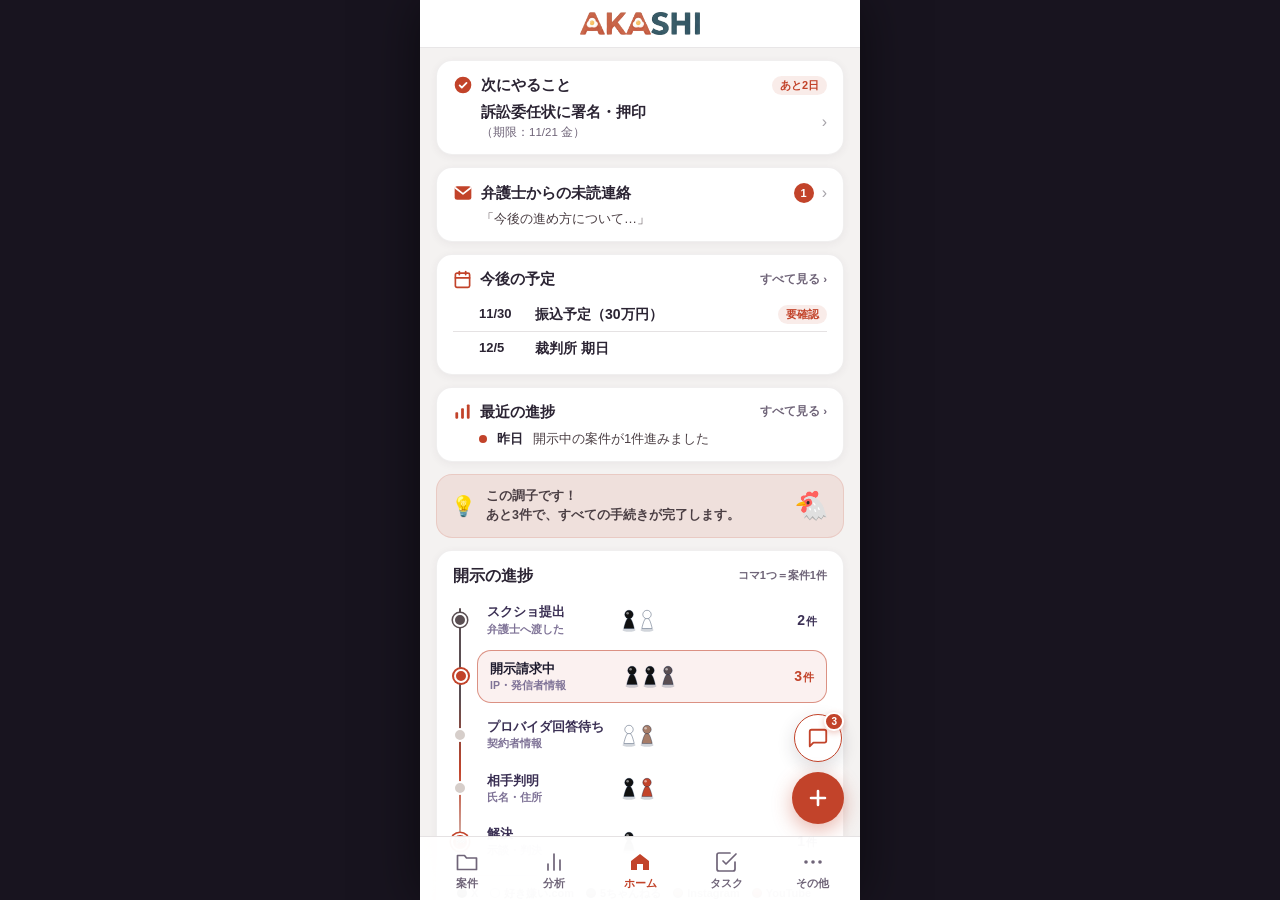
==== commit 7d665957: "Add summary cards (Next Action, Unread Chat, Upcoming, Recent Progress, Cheer Banner) to top of Home" ====
--- a/app.html
+++ b/app.html
@@ -10,7 +10,7 @@
 <title>開示請求 進捗管理アプリ</title>
 <link rel="icon" type="image/svg+xml" href="favicon.svg?v=2">
 <link rel="apple-touch-icon" sizes="180x180" href="apple-touch-icon.png?v=2">
-<link rel="stylesheet" href="css/app.css?v=20261125u">
+<link rel="stylesheet" href="css/app.css?v=20261125x">
 <script src="https://cdn.jsdelivr.net/npm/@supabase/supabase-js@2"></script>
 </head>
 <body>
@@ -133,7 +133,71 @@
     <div id="view-home" class="view-page sr-view active">
       <div class="main-page-header"><img src="akashi-logo.png" alt="AKASHI" class="home-brand-logo"></div>
       <div class="sr-body">
-        <!-- 開示の進捗（マイルストーン・最上部に配置） -->
+        <!-- ホーム上部サマリー：次にやること / 未読連絡 / 今後の予定 / 最近の進捗 / 応援バナー -->
+        <div class="sr-card" onclick="handleTabClick('tasks')" style="cursor:pointer;">
+          <div class="sr-hd" style="margin-bottom:8px;">
+            <svg width="20" height="20" viewBox="0 0 24 24" fill="#C2432A" style="flex:none;"><circle cx="12" cy="12" r="10"/><path d="M8 12.5l2.6 2.6L16.2 9.5" stroke="#FFFFFF" stroke-width="2.2" stroke-linecap="round" stroke-linejoin="round" fill="none"/></svg>
+            <b style="font-size:15px;">次にやること</b>
+            <span class="sr-pill-tag">あと2日</span>
+          </div>
+          <div style="display:flex; align-items:center; justify-content:space-between; padding-left:28px;">
+            <div>
+              <div style="font-size:14.5px; font-weight:700; color:#2B2433;">訴訟委任状に署名・押印</div>
+              <div style="font-size:11.5px; color:#6F6478; margin-top:2px;">（期限：11/21 金）</div>
+            </div>
+            <span class="sr-chev">›</span>
+          </div>
+        </div>
+
+        <div class="sr-card" onclick="openChatFromBubble()" style="cursor:pointer;">
+          <div class="sr-hd" style="margin-bottom:6px;">
+            <svg width="20" height="20" viewBox="0 0 24 24" fill="#C2432A" style="flex:none;"><rect x="2" y="4" width="20" height="16" rx="3"/><path d="M3 6l9 7 9-7" stroke="#FFFFFF" stroke-width="2" stroke-linecap="round" stroke-linejoin="round" fill="none"/></svg>
+            <b style="font-size:15px;">弁護士からの未読連絡</b>
+            <span class="sr-badge">1</span>
+            <span class="sr-chev">›</span>
+          </div>
+          <div style="padding-left:28px; font-size:13px; color:#4A3E43;">「今後の進め方について…」</div>
+        </div>
+
+        <div class="sr-card">
+          <div class="sr-hd" style="margin-bottom:8px;">
+            <svg width="19" height="19" viewBox="0 0 24 24" fill="none" stroke="#C2432A" stroke-width="2.1" stroke-linecap="round" stroke-linejoin="round" style="flex:none;"><rect x="3" y="4" width="18" height="18" rx="2"/><line x1="16" y1="2" x2="16" y2="6"/><line x1="8" y1="2" x2="8" y2="6"/><line x1="3" y1="10" x2="21" y2="10"/></svg>
+            <b style="font-size:15px;">今後の予定</b>
+            <a onclick="handleTabClick('cases')" style="font-size:11.5px; color:#6F6478;">すべて見る ›</a>
+          </div>
+          <div class="sr-row-item" onclick="handleTabClick('cases')" style="padding:7px 0 7px 26px;">
+            <span class="sr-d" style="width:44px;">11/30</span>
+            <div class="sr-tx"><b style="font-weight:600;">振込予定（30万円）</b></div>
+            <span class="sr-pill-tag">要確認</span>
+          </div>
+          <div class="sr-row-item" onclick="handleTabClick('cases')" style="padding:7px 0 2px 26px;">
+            <span class="sr-d" style="width:44px;">12/5</span>
+            <div class="sr-tx"><b style="font-weight:600;">裁判所 期日</b></div>
+          </div>
+        </div>
+
+        <div class="sr-card" onclick="handleTabClick('cases')" style="cursor:pointer;">
+          <div class="sr-hd" style="margin-bottom:8px;">
+            <svg width="19" height="19" viewBox="0 0 24 24" fill="#C2432A" style="flex:none;"><rect x="3" y="13" width="3.5" height="8" rx="1"/><rect x="10.25" y="8" width="3.5" height="13" rx="1"/><rect x="17.5" y="3" width="3.5" height="18" rx="1"/></svg>
+            <b style="font-size:15px;">最近の進捗</b>
+            <a style="font-size:11.5px; color:#6F6478;">すべて見る ›</a>
+          </div>
+          <div style="display:flex; align-items:center; gap:10px; padding-left:26px; font-size:13px; color:#2B2433;">
+            <span style="width:8px; height:8px; border-radius:50%; background:#C2432A; flex:none;"></span>
+            <b style="flex:none;">昨日</b>
+            <span style="color:#4A3E43;">開示中の案件が1件進みました</span>
+          </div>
+        </div>
+
+        <div style="margin:0 16px 12px; padding:12px 14px; border-radius:16px; background:rgba(194,67,42,0.10); border:1px solid rgba(194,67,42,0.14); display:flex; align-items:center; gap:10px;">
+          <span style="font-size:20px; flex:none;">💡</span>
+          <div style="flex:1; font-size:12.5px; font-weight:600; color:#4A3E43; line-height:1.5;">
+            この調子です！<br>あと3件で、すべての手続きが完了します。
+          </div>
+          <span style="font-size:28px; flex:none; line-height:1;">🐔</span>
+        </div>
+
+        <!-- 開示の進捗（マイルストーン） -->
         <div class="sr-card">
           <div class="sr-hd">
             <b>開示の進捗</b>
@@ -1564,100 +1628,69 @@
     </div>
     </div>
 
-    <!-- サブビュー：弁護士チャット全画面スレッド -->
-    <div id="view-chat-thread" class="view-page">
+    <!-- サブビュー：統合弁護士チャット（全案件1本化・AI自動紐付け対応） -->
+    <div id="view-chat-thread" class="view-page sr-view">
       <div class="subpage-nav-bar">
-        <button class="back-btn" onclick="goBackView()">
-          <svg width="20" height="20" viewBox="0 0 24 24" fill="none" stroke="currentColor" stroke-width="2.5"><polyline points="15 18 9 12 15 6"></polyline></svg>
-          戻る
+        <button type="button" class="back-btn" onclick="goBackView()">
+          <svg width="18" height="18" viewBox="0 0 24 24" fill="none" stroke="currentColor" stroke-width="2.5"><polyline points="15 18 9 12 15 6"></polyline></svg>
+          <span>戻る</span>
         </button>
-        <span class="subpage-title">弁護士メッセージ</span>
-        <div style="width:60px;"></div>
-      </div>
-      <div class="screen">
-      
-
-      <div class="nav-header">
-        <div class="nav-back-link">
-          <svg viewBox="0 0 24 24"><polyline points="15 18 9 12 15 6"></polyline></svg>
-          <span>投稿</span>
-        </div>
-      </div>
-
-      <div class="folder-tabs-bar">
-        <div class="f-tab inactive"><span>投稿詳細</span></div>
-        <div class="f-tab inactive"><span>アカウント詳細</span></div>
-        <div class="f-tab inactive"><span>発信者詳細</span></div>
-        <div class="f-tab inactive"><svg viewBox="0 0 24 24"><path d="M23 19a2 2 0 0 1-2 2H3a2 2 0 0 1-2-2V8a2 2 0 0 1 2-2h4l2-3h6l2 3h4a2 2 0 0 1 2 2z"></path><circle cx="12" cy="13" r="4"></circle></svg><span>証拠追加</span></div>
-        <div class="f-tab active"><span>チャット</span><div class="badge-red-circle">2</div></div>
-      </div>
-
-      <div class="main-card-wrap">
-        <div class="main-card tab-sub-active">
-          <!-- 発信者情報ヘッダー -->
-          <div class="user-row">
-            <div class="avatar-circle">ダ</div>
-            <div class="user-titles">
-              <div class="user-name-line">
-                <span class="u-name">ダミー次郎</span>
-                <span class="x-badge">𝕏</span>
-              </div>
-              <div class="u-handle">@dummy_jiro</div>
-            </div>
-            <div class="poster-no-block">
-              <div class="poster-no-lbl">発信者No.</div>
-              <div class="poster-no-val">260801</div>
-            </div>
-          </div>
-
-          <!-- チャットストリーム -->
-          <div class="chat-stream">
-            <div class="chat-msg-row">
-              <div class="chat-msg-bubble lawyer">
-                ダミー次郎の件、X社からIP開示の回答期日が設定されました。
-                <div style="font-size:8.5px;color:var(--sys-label-secondary);text-align:right;margin-top:2px">10:14</div>
-              </div>
-            </div>
-
-            <div class="chat-msg-row">
-              <div class="chat-msg-bubble lawyer">
-                添付の「証拠_26081001.png」をもとに仮処分申立書を起案しています。
-                <div style="font-size:8.5px;color:var(--sys-label-secondary);text-align:right;margin-top:2px">10:15</div>
-              </div>
-            </div>
-
-            <div class="chat-msg-row me">
-              <div class="chat-msg-bubble me">
-                了解しました。よろしくお願いします！
-                <div style="font-size:8.5px;color:rgba(255,255,255,0.8);text-align:right;margin-top:2px">10:20</div>
-              </div>
-            </div>
-
-            <div class="chat-msg-row">
-              <div class="chat-msg-bubble lawyer">
-                新しい書き込み（#04、#07）も「証拠追加」タブに記録されましたので、併せて証拠提出します。
-                <div style="font-size:8.5px;color:var(--sys-label-secondary);text-align:right;margin-top:2px">10:25</div>
-              </div>
-            </div>
-
-            <div class="chat-input-bar">
-              <div class="chat-input-placeholder">メッセージを入力...</div>
-              <div class="chat-send-btn"><svg viewBox="0 0 24 24"><line x1="22" y1="2" x2="11" y2="13"></line><polygon points="22 2 15 22 11 13 2 9 22 2"></polygon></svg></div>
-            </div>
-          </div>
-
-        </div>
-      </div>
-
-      <div class="tabbar">
-  <div class="tab on"><svg viewBox="0 0 24 24"><path d="M14 2H6a2 2 0 0 0-2 2v16a2 2 0 0 0 2 2h12a2 2 0 0 0 2-2V8z"></path><polyline points="14 2 14 8 20 8"></polyline><line x1="16" y1="13" x2="8" y2="13"></line><line x1="16" y1="17" x2="8" y2="17"></line><polyline points="10 9 9 9 8 9"></polyline></svg><span>投稿</span></div>
-  <div class="tab"><svg viewBox="0 0 24 24"><path d="M17 21v-2a4 4 0 0 0-4-4H5a4 4 0 0 0-4 4v2"></path><circle cx="9" cy="7" r="4"></circle><path d="M23 21v-2a4 4 0 0 0-3-3.87"></path><path d="M16 3.13a4 4 0 0 1 0 7.75"></path></svg><span>アカウント</span></div>
-  <div class="tab tab-center-plus" title="クイック登録"><div class="center-plus-circle"><svg viewBox="0 0 24 24"><line x1="12" y1="5" x2="12" y2="19"></line><line x1="5" y1="12" x2="19" y2="12"></line></svg></div></div>
-  <div class="tab"><svg viewBox="0 0 24 24"><rect x="3" y="4" width="18" height="16" rx="2"></rect><circle cx="9" cy="10" r="2"></circle><line x1="15" y1="8" x2="17" y2="8"></line><line x1="15" y1="12" x2="17" y2="12"></line><line x1="7" y1="16" x2="17" y2="16"></line></svg><span>発信者</span></div>
-  <div class="tab"><svg viewBox="0 0 24 24"><circle cx="12" cy="12" r="3"></circle><path d="M19.4 15a1.65 1.65 0 0 0 .33 1.82l.06.06a2 2 0 0 1 0 2.83 2 2 0 0 1-2.83 0l-.06-.06a1.65 1.65 0 0 0-1.82-.33 1.65 1.65 0 0 0-1 1.51V21a2 2 0 0 1-2 2 2 2 0 0 1-2-2v-.09A1.65 1.65 0 0 0 9 19.4a1.65 1.65 0 0 0-1.82.33l-.06.06a2 2 0 0 1 0-2.83 2 2 0 0 1 2.83 0l.06.06a1.65 1.65 0 0 0 1.82.33H9a1.65 1.65 0 0 0 1-1.51V3a2 2 0 0 1 2-2 2 2 0 0 1 2 2v.09a1.65 1.65 0 0 0 1 1.51 1.65 1.65 0 0 0 1.82-.33l.06-.06a2 2 0 0 1 2.83 0 2 2 0 0 1 0 2.83l-.06.06a1.65 1.65 0 0 0-.33 1.82V9a1.65 1.65 0 0 0 1.51 1H21a2 2 0 0 1 2 2 2 2 0 0 1-2 2h-.09a1.65 1.65 0 0 0-1.51 1z"></path></svg><span>設定・Q&A</span></div>
-</div>
-      <div class="home-indicator"></div>
-    </div>
+        <span class="subpage-title">神田 敬一 弁護士</span>
+        <div style="width:48px;"></div>
+      </div>
+
+      <div style="padding:12px 14px 130px; display:flex; flex-direction:column; gap:12px;">
+        <div style="background:#FFFFFF; border:1px solid rgba(70,50,60,0.10); border-radius:14px; padding:10px 12px; display:flex; align-items:center; gap:10px;">
+          <div style="width:36px; height:36px; border-radius:50%; background:#5A4E52; color:#FFFFFF; font-size:14px; font-weight:800; display:grid; place-items:center; flex:none;">神</div>
+          <div style="flex:1; min-width:0;">
+            <div style="font-size:13px; font-weight:800; color:#2B2433;">神田 敬一 弁護士（神田法律事務所）</div>
+            <div style="font-size:10.5px; color:#6F6478; margin-top:1px;">全案件の統合チャット · 添付書類はAIが自動で各案件へ振分</div>
+          </div>
+        </div>
+
+        <div id="unified-chat-list" style="display:flex; flex-direction:column; gap:10px;">
+          <div style="text-align:center; font-size:10.5px; color:#8C8296;">2026年10月20日</div>
+
+          <div id="uchat-msg-order" style="display:flex; gap:8px; align-items:flex-start;">
+            <div style="width:28px; height:28px; border-radius:50%; background:#5A4E52; color:#fff; font-size:11px; font-weight:800; display:grid; place-items:center; flex:none;">神</div>
+            <div style="background:#FFFFFF; border:1px solid rgba(70,50,60,0.12); color:#2B2433; padding:10px 12px; border-radius:4px 14px 14px 14px; font-size:12.5px; line-height:1.5; max-width:84%;">
+              東京地裁より開示命令書を受領しました（対象：サンプル太郎・ダミー次郎）。添付にて共有します。
+              <div style="margin-top:8px; padding:8px 10px; background:#FAF2EE; border:1px solid rgba(194,67,42,0.20); border-radius:10px; display:flex; align-items:center; gap:8px;">
+                <span style="font-size:16px;">📄</span>
+                <div style="flex:1; min-width:0;">
+                  <div style="font-size:11.5px; font-weight:800; color:#2B2433; overflow:hidden; text-overflow:ellipsis; white-space:nowrap;">開示命令書_20261020.pdf</div>
+                  <div style="font-size:10px; color:#C2432A; font-weight:700;">✨ AI判定：#01・#04 の進捗＆書類へ自動登録済</div>
+                </div>
+              </div>
+              <div style="font-size:9.5px; color:#8C8296; text-align:right; margin-top:4px;">14:10</div>
+            </div>
+          </div>
+
+          <div style="text-align:center; font-size:10.5px; color:#8C8296; margin-top:4px;">2026年10月26日</div>
+
+          <div id="uchat-msg-decision" style="display:flex; gap:8px; align-items:flex-start;">
+            <div style="width:28px; height:28px; border-radius:50%; background:#5A4E52; color:#fff; font-size:11px; font-weight:800; display:grid; place-items:center; flex:none;">神</div>
+            <div style="background:#FFFFFF; border:1px solid rgba(70,50,60,0.12); color:#2B2433; padding:10px 12px; border-radius:4px 14px 14px 14px; font-size:12.5px; line-height:1.5; max-width:84%;">
+              東京地裁から仮処分決定を受領しました。来週にはXからのIP開示がされる見込みです。次回口頭弁論は11/12（木）13:30です。
+              <div style="font-size:10px; color:#5A4E52; font-weight:700; margin-top:5px;">✨ AI判定：#04 の次回期日を自動登録済</div>
+              <div style="font-size:9.5px; color:#8C8296; text-align:right; margin-top:3px;">17:15</div>
+            </div>
+          </div>
+
+          <div style="display:flex; justify-content:flex-end;">
+            <div style="background:linear-gradient(135deg, #D4553B 0%, #C2432A 100%); color:#FFFFFF; padding:10px 12px; border-radius:14px 14px 4px 14px; font-size:12.5px; line-height:1.5; max-width:82%; box-shadow:0 3px 10px rgba(194,67,42,0.22);">
+              ご連絡ありがとうございます！仮処分決定で安心しました。引き続きよろしくお願いいたします。
+              <div style="font-size:9.5px; color:rgba(255,255,255,0.85); text-align:right; margin-top:3px;">既読 17:18</div>
+            </div>
+          </div>
+        </div>
+      </div>
+
+      <div style="position:fixed; left:50%; transform:translateX(-50%); bottom:calc(64px + env(safe-area-inset-bottom)); width:100%; max-width:430px; background:#FFFFFF; border-top:1px solid rgba(70,50,60,0.12); padding:8px 12px; display:flex; align-items:center; gap:8px; z-index:85;">
+        <button type="button" onclick="showToast('📎 書類を添付するとAIが自動で該当案件の進捗・書類へ登録します')" title="書類を添付" style="width:34px; height:34px; border-radius:50%; border:1px solid rgba(70,50,60,0.16); background:#FAF8F7; color:#5A4E52; font-size:16px; display:grid; place-items:center; cursor:pointer; flex:none;">📎</button>
+        <input type="text" id="unified-chat-input" placeholder="弁護士へメッセージを入力..." style="flex:1; border:1px solid rgba(70,50,60,0.20); border-radius:20px; padding:8px 14px; font-size:13px; outline:none; background:#FAF8F7; font-family:inherit;" onkeydown="if(event.key==='Enter')sendUnifiedChat()">
+        <button type="button" onclick="sendUnifiedChat()" style="background:#C2432A; color:#FFFFFF; border:none; border-radius:20px; padding:8px 16px; font-size:13px; font-weight:800; cursor:pointer; font-family:inherit; flex:none;">送信</button>
+      </div>
     </div>
 
   </div>
@@ -1941,7 +1974,7 @@
 <!-- トースト表示 -->
 <div id="toast" class="toast-msg"></div>
 
-<script src="js/app.js?v=20261125v"></script>
+<script src="js/app.js?v=20261125w"></script>
 
 </body>
 </html>
--- a/css/app.css
+++ b/css/app.css
@@ -4005,7 +4005,7 @@
   margin-left: 2px;
 }
 .c33-search {
-  margin: 0 16px 12px;
+  margin: 0 16px 4px;
   height: 38px;
   border-radius: 10px;
   background: #FFFFFF;
@@ -4096,12 +4096,15 @@
   display: flex;
   justify-content: space-between;
   align-items: center;
-  padding: 20px 20px 8px;
+  padding: 18px 20px 8px;
   font-size: 13px;
   font-weight: 700;
   color: var(--sr-label2);
   cursor: pointer;
   user-select: none;
+}
+.c33-gh:first-child {
+  padding-top: 8px;
 }
 .c33-gh span:last-child {
   color: var(--sr-tint);
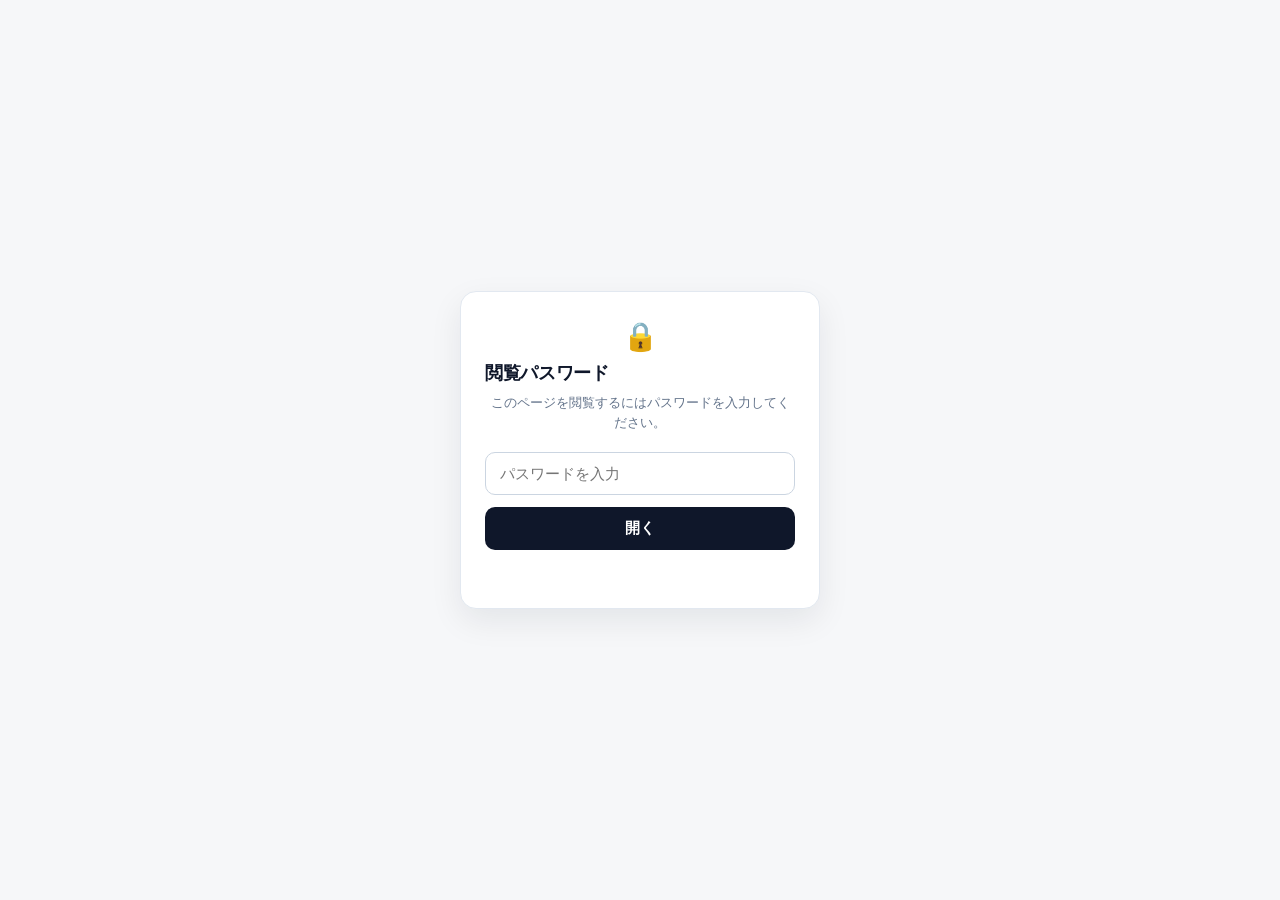
==== commit e6903b01: "Add password gate for GitHub Pages mock site" ====
--- a/app.html
+++ b/app.html
@@ -2,6 +2,7 @@
 <html lang="ja">
 <head>
 <meta charset="utf-8">
+<script src="js/auth-gate.js"></script>
 <meta name="viewport" content="width=device-width, initial-scale=1, maximum-scale=1, user-scalable=no, viewport-fit=cover">
 <meta name="apple-mobile-web-app-capable" content="yes">
 <meta name="apple-mobile-web-app-status-bar-style" content="default">
